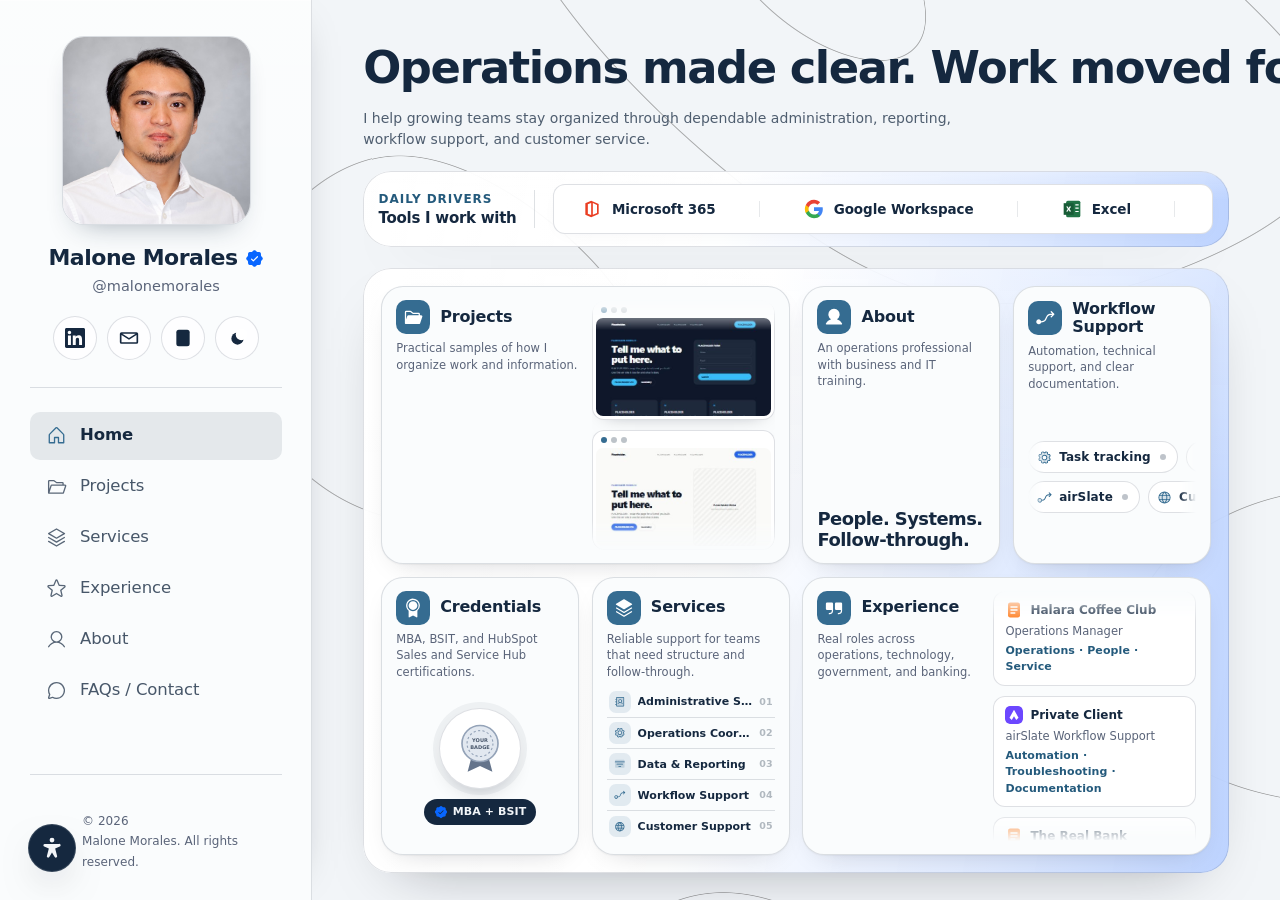
==== index.html @ 4697e20d "Keep portfolio visible when WebGL is unavailable" ====
<!doctype html>
<html lang="en">
  <head>
    <meta charset="UTF-8" />
    <meta name="viewport" content="width=device-width, initial-scale=1.0" />

    <title>Malone Morales | Operations & Virtual Support</title>
    <meta name="description" content="Portfolio of Malone Morales — operations, administration, reporting, workflow support, and customer service for growing teams." />
    <meta name="author" content="Malone de Leon Morales" />
    <meta name="robots" content="index, follow, max-image-preview:large" />
    <meta name="theme-color" content="#15283F" />
    <link rel="canonical" href="https://malonemorales0322-max.github.io/" />

    <link rel="icon" type="image/svg+xml" href="/favicon.svg" />

    <meta http-equiv="X-Content-Type-Options" content="nosniff" />
    <meta name="referrer" content="strict-origin-when-cross-origin" />

    <!-- The rail avatar is above the fold on every desktop route. Keep this in
         sync with profile.avatarSrc in src/data/profile.ts. -->
    <link rel="preload" as="image" href="/profile-photo.jpg" fetchpriority="high" media="(min-width: 1100px)" />

    <!-- Open Graph / social share. og:image must be an absolute URL once you deploy. -->
    <meta property="og:type" content="website" />
    <meta property="og:site_name" content="Malone Morales" />
    <meta property="og:title" content="Malone Morales | Operations & Virtual Support" />
    <meta property="og:description" content="Dependable operations, administrative, data, and workflow support backed by 10+ years of hands-on experience." />
    <meta property="og:url" content="https://malonemorales0322-max.github.io/" />
    <!-- <meta property="og:image" content="https://yoursite.com/share.png" /> -->
    <meta name="twitter:card" content="summary_large_image" />

    <!-- Theme before first paint: no flash of the wrong palette. Default is
         light; dark is the visitor's opt-in, persisted in localStorage. -->
    <script>
      (function () {
        try {
          document.documentElement.dataset.theme =
            localStorage.getItem('theme') === 'dark' ? 'dark' : 'light';
        } catch (e) {
          document.documentElement.dataset.theme = 'light';
        }
      })();
    </script>
    <script type="module" crossorigin src="/assets/index-CksnKhP0.js"></script>
    <link rel="stylesheet" crossorigin href="/assets/index-1n0V1Wnx.css">
  </head>
  <body>
    <div id="root"></div>
  </body>
</html>
---- assets/index-1n0V1Wnx.css ----
:root{--navy: #15283F;--navy-ink: #060C1A;--cream: #F2F5F8;--white: #FFFFFF;--orange: #356C91;--orange-hover: #4F83A3;--orange-ink: #245A7C;--muted: #5A6479;--divider: rgba(21, 40, 63, .12);--success: #2E9E6B;--error: #D9544F;--brands-chip-bg: #FAFCFD;--brands-chip-border: rgba(21, 40, 63, .1);--font-display: "Poppins", system-ui, -apple-system, sans-serif;--fs-display: clamp(64px, 9vw, 128px);--fs-h2: clamp(32px, 4vw, 56px);--fs-h3: clamp(22px, 2vw, 28px);--fs-body: 15px;--fs-eyebrow: 12px;--fs-nav: 15px;--lh-tight: .95;--lh-heading: 1.25;--lh-body: 1.65;--ls-display: -.03em;--ls-eyebrow: .18em;--container-x: clamp(24px, 6vw, 96px);--section-pad-y: clamp(110px, 13vh, 170px);--radius-card: 24px;--radius-pill: 999px;--radius-circle: 50%;--shadow-soft: 0 20px 60px -20px rgba(21, 40, 63, .25);--shadow-card: 0 40px 120px -30px rgba(6, 12, 26, .35);--shadow-btn: 0 8px 24px -8px rgba(21, 40, 63, .25);--ease-out: cubic-bezier(.22, 1, .36, 1);--ease-spring: cubic-bezier(.34, 1.56, .64, 1);--dur-fast: .18s;--dur-med: .32s;--dur-slow: .6s}@media(prefers-reduced-motion:reduce){*,*:before,*:after{animation-duration:.01ms!important;animation-iteration-count:1!important;transition-duration:.01ms!important}}:root{--rail-w: 0px;--panel-x: clamp(20px, 4vw, 64px);--paper: #FAFCFD;--line: rgba(21, 40, 63, .14);--line-strong:rgba(21, 40, 63, .28);--tint: rgba(21, 40, 63, .05);--tint-strong:rgba(21, 40, 63, .09);--glass: rgba(251, 251, 247, .72);--plate: #F2F5F8;--panel-dark: #060C1A;--verified: #0866FF;--plate-ink: #15283F}@media(min-width:1100px){:root{--rail-w: 312px}}[data-theme=dark]{--cream: #070B14;--paper: #0B1120;--white: #0E1626;--navy: #EDF0F6;--navy-ink: #04070F;--muted: rgba(237, 240, 246, .6);--divider: rgba(255, 255, 255, .1);--line: rgba(255, 255, 255, .09);--line-strong: rgba(255, 255, 255, .2);--tint: rgba(255, 255, 255, .05);--tint-strong: rgba(255, 255, 255, .09);--glass: rgba(14, 22, 38, .72);--orange-ink: #8FC2DD;--panel-dark: #0B1120;--brands-chip-bg: #F2F5F8;--brands-chip-border: rgba(255, 255, 255, .14);--shadow-soft: 0 20px 60px -20px rgba(0, 0, 0, .75);--shadow-card: 0 40px 120px -30px rgba(0, 0, 0, .85);--shadow-btn: 0 8px 24px -8px rgba(0, 0, 0, .7)}@font-face{font-family:Poppins;font-style:normal;font-display:swap;font-weight:400;src:url(/assets/poppins-latin-400-normal-cpxAROuN.woff2) format("woff2"),url(/assets/poppins-latin-400-normal-BOb3E3N0.woff) format("woff")}@font-face{font-family:Poppins;font-style:normal;font-display:swap;font-weight:500;src:url(/assets/poppins-latin-500-normal-C8OXljZJ.woff2) format("woff2"),url(/assets/poppins-latin-500-normal-DGXqpDMm.woff) format("woff")}@font-face{font-family:Poppins;font-style:normal;font-display:swap;font-weight:600;src:url(/assets/poppins-latin-600-normal-zEkxB9Mr.woff2) format("woff2"),url(/assets/poppins-latin-600-normal-BJdTmd5m.woff) format("woff")}@font-face{font-family:Poppins;font-style:normal;font-display:swap;font-weight:700;src:url(/assets/poppins-latin-700-normal-Qrb0O0WB.woff2) format("woff2"),url(/assets/poppins-latin-700-normal-BVuQR_eA.woff) format("woff")}*,*:before,*:after{box-sizing:border-box;margin:0;padding:0}html,body{height:100%}html{scroll-behavior:smooth;scroll-padding-top:96px}@media(prefers-reduced-motion:reduce){html{scroll-behavior:auto}}body{font-family:var(--font-display);font-size:var(--fs-body);line-height:var(--lh-body);background:var(--cream);color:var(--navy);-webkit-font-smoothing:antialiased;-moz-osx-font-smoothing:grayscale;text-rendering:optimizeLegibility;overflow-x:hidden;animation:page-fadein .45s cubic-bezier(.22,1,.36,1) both}@keyframes page-fadein{0%{opacity:0}to{opacity:1}}#root{isolation:isolate}img,svg{display:block;max-width:100%}a{color:inherit;text-decoration:none}button{font:inherit;color:inherit;background:none;border:none;cursor:pointer}:focus-visible{outline:2px solid var(--orange);outline-offset:3px;border-radius:4px}.skip-link{position:absolute;top:-100px;left:16px;padding:12px 20px;background:var(--navy);color:var(--white);border-radius:8px;z-index:100;transition:top var(--dur-fast) var(--ease-out)}.skip-link:focus-visible{top:16px}.sr-only{position:absolute;width:1px;height:1px;padding:0;margin:-1px;overflow:hidden;clip:rect(0,0,0,0);white-space:nowrap;border:0}.hero-canvas{position:fixed;inset:0;z-index:0;width:100%;height:100%;pointer-events:none;background:var(--cream)}main>*{position:relative;z-index:1}.dark-section,.dark-section-alt{background-color:var(--panel-dark)}.intro{position:fixed;inset:0;z-index:9999;pointer-events:none}.intro--leaving{animation:intro-fade-out 1s cubic-bezier(.45,0,.55,1) .32s forwards}@keyframes intro-fade-out{to{opacity:0}}.intro__stage{position:absolute;inset:0;background:radial-gradient(circle at 50% 55%,rgba(53,108,145,.08),transparent 55%),var(--navy-ink)}.intro__scene{position:absolute;left:50%;top:50%;width:min(78vmin,560px);aspect-ratio:1;transform:translate(-50%,-50%)}.intro__ripple{position:absolute;inset:0;width:100%;height:100%;overflow:visible}.intro__drop{fill:var(--orange);transform-box:view-box;transform-origin:300px 330px;opacity:0;animation:intro-drop .58s forwards}@keyframes intro-drop{0%{opacity:1;transform:scale(1) translateY(0);animation-timing-function:cubic-bezier(.55,0,1,.45)}78%{opacity:1;transform:scale(1) translateY(226px);animation-timing-function:cubic-bezier(.2,.9,.3,1.3)}88%{opacity:1;transform:scale(1.45,.4) translateY(226px)}to{opacity:0;transform:scale(1.7,.28) translateY(226px)}}.intro__flash{fill:var(--white);transform-box:fill-box;transform-origin:center;opacity:0;transform:scale(.2);animation:intro-flash .14s ease-out .45s forwards}@keyframes intro-flash{0%{opacity:0;transform:scale(.2)}35%{opacity:1;transform:scale(1.6)}to{opacity:0;transform:scale(.3)}}.intro__ring{stroke:var(--cream);stroke-width:1.5;fill:none;opacity:0;transform-box:fill-box;transform-origin:center;animation:intro-ring .7s cubic-bezier(.22,1,.36,1) forwards}.intro__ring--1{--ring-o: .95;transform:scale(.85) rotate(1.2deg);animation-delay:.5s}.intro__ring--2{--ring-o: .9;transform:scale(.85) rotate(-1.5deg);animation-delay:.59s}.intro__ring--3{--ring-o: .85;transform:scale(.85) rotate(1.2deg);animation-delay:685ms}.intro__ring--4{--ring-o: .72;transform:scale(.85) rotate(-1.5deg);animation-delay:.79s}.intro__ring--5{--ring-o: .6;transform:scale(.85) rotate(1.2deg);animation-delay:.91s}.intro__ring--6{--ring-o: .45;transform:scale(.85) rotate(-1.5deg);animation-delay:1.04s}@keyframes intro-ring{to{opacity:var(--ring-o);stroke-dashoffset:0;transform:scale(1) rotate(0)}}.intro__ring-accent{stroke:var(--orange);stroke-width:2;fill:none;opacity:0;animation:intro-ring-accent 1.05s forwards 1.15s}@keyframes intro-ring-accent{0%{opacity:0;stroke-dashoffset:698;animation-timing-function:cubic-bezier(.22,1,.36,1)}10%{opacity:.9}57%{opacity:.9;stroke-dashoffset:0}to{opacity:.35;stroke-dashoffset:0}}.intro__lockup{position:absolute;left:50%;top:34%;transform:translate(-50%);display:flex;flex-direction:column;align-items:center;gap:10px;z-index:2}.intro__mark{width:56px;height:56px;border-radius:var(--radius-circle);object-fit:contain;background:var(--white);padding:8px;box-shadow:0 12px 32px -14px #060c1a80;opacity:0;animation:intro-mark .45s cubic-bezier(.34,1.56,.64,1) 1.3s forwards}@keyframes intro-mark{0%{opacity:0;transform:translateY(8px) scale(.6)}to{opacity:1;transform:translateY(0) scale(1)}}.intro__word{font-family:var(--font-display);font-size:clamp(22px,4vw,30px);font-weight:600;line-height:1;color:var(--cream);opacity:0;letter-spacing:.12em;animation:intro-word .43s cubic-bezier(.22,1,.36,1) 1.42s forwards}@keyframes intro-word{0%{opacity:0;transform:translateY(12px);letter-spacing:.12em}to{opacity:1;transform:translateY(0);letter-spacing:.04em}}.intro__tag{font-family:var(--font-display);font-size:13px;font-weight:400;letter-spacing:.02em;text-align:center;color:var(--cream);opacity:0;animation:intro-tag .4s var(--ease-out) 1.55s forwards}@keyframes intro-tag{0%{opacity:0;transform:translateY(6px)}to{opacity:.6;transform:translateY(0)}}.intro__flood{position:absolute;left:50%;top:calc(50% + min(3.9vmin,28px));width:220vmax;height:220vmax;margin:-110vmax 0 0 -110vmax;border-radius:50%;background:var(--orange-ink);transform:scale(0);z-index:3;will-change:transform}.intro--leaving .intro__flood{animation:intro-flood .28s cubic-bezier(.7,0,.84,0) forwards}@keyframes intro-flood{to{transform:scale(1)}}.intro--reduced{animation:none;transition:opacity .4s var(--ease-out)}.intro--reduced.intro--leaving{opacity:0}.intro--reduced .intro__drop,.intro--reduced .intro__flash,.intro--reduced .intro__flood{display:none}.intro--reduced .intro__ring{animation:intro-fade-static .2s var(--ease-out) forwards;stroke-dashoffset:0;transform:none}.intro--reduced .intro__ring-accent{animation:intro-fade-static .2s var(--ease-out) forwards;stroke-dashoffset:0;--ring-o: .35}.intro--reduced .intro__mark,.intro--reduced .intro__word,.intro--reduced .intro__tag{animation:intro-fade-static .2s var(--ease-out) forwards;transform:none;letter-spacing:.04em}.intro--reduced .intro__mark,.intro--reduced .intro__word{--ring-o: 1}.intro--reduced .intro__tag{--ring-o: .6}@keyframes intro-fade-static{to{opacity:var(--ring-o, 1)}}@media(prefers-reduced-motion:reduce){.intro{animation:none!important;transition:opacity .4s var(--ease-out)}.intro--leaving{opacity:0;transform:none}.intro__drop,.intro__flash,.intro__flood{display:none!important}.intro__ring,.intro__ring-accent{animation:intro-fade-static .2s var(--ease-out) forwards!important;stroke-dashoffset:0;transform:none}.intro__ring-accent{--ring-o: .35}.intro__mark,.intro__word,.intro__tag{animation:intro-fade-static .2s var(--ease-out) forwards!important;transform:none;letter-spacing:.04em}.intro__mark,.intro__word{--ring-o: 1}.intro__tag{--ring-o: .6}}[data-reveal]{opacity:0;transform:translateY(40px);transition:opacity .75s cubic-bezier(.22,1,.36,1),transform .75s cubic-bezier(.22,1,.36,1)}[data-reveal].is-revealed{opacity:1;transform:none}::view-transition-old(root),::view-transition-new(root){animation:none;mix-blend-mode:normal}html[data-theme-sweep]::view-transition-new(root){animation:theme-sweep 1.2s cubic-bezier(.55,0,.15,1) both}@keyframes theme-sweep{0%{clip-path:circle(0px at var(--sweep-x, 50%) var(--sweep-y, 50%))}to{clip-path:circle(var(--sweep-r, 150vmax) at var(--sweep-x, 50%) var(--sweep-y, 50%))}}.slab__2{opacity:.32}.slab__1{opacity:1}.tg{display:block;overflow:hidden;transform:rotate(0);transition:transform .6s var(--ease-spring)}.tg__cut,.tg__disc,.tg__rays{transform-box:fill-box;transform-origin:center;transition:transform .6s var(--ease-spring),opacity .3s var(--ease-out)}.tg__cut{fill:var(--tg-bg, var(--white))}.rail__theme,.theme-btn{--tg-bg: var(--white)}[data-theme=dark] .theme-btn{--tg-bg: var(--paper)}.tg__cut{transform:translate(4.5px,-4.5px)}.tg__rays{opacity:0;transform:rotate(-60deg) scale(.55)}.tg[data-theme=dark]{transform:rotate(90deg)}.tg[data-theme=dark] .tg__cut{transform:translate(16px,-16px)}.tg[data-theme=dark] .tg__disc{transform:scale(.66)}.tg[data-theme=dark] .tg__rays{opacity:1;transform:none}@media(prefers-reduced-motion:reduce){.tg,.tg__cut,.tg__disc,.tg__rays{transition:none}}.nav{position:fixed;top:32px;transition:top .32s var(--ease-out);left:50%;transform:translate(-50%);width:clamp(720px,calc(100vw - (2*clamp(32px,10vw,160px))),1600px);display:flex;align-items:center;justify-content:space-between;padding:0;background:transparent;border:1px solid transparent;border-radius:var(--radius-pill);box-shadow:none;backdrop-filter:blur(0);-webkit-backdrop-filter:blur(0);z-index:10;transition:top var(--dur-med) var(--ease-out),width var(--dur-slow) var(--ease-out),padding var(--dur-slow) var(--ease-out),background-color var(--dur-slow) var(--ease-out),box-shadow var(--dur-slow) var(--ease-out),border-color var(--dur-slow) var(--ease-out),backdrop-filter var(--dur-slow) var(--ease-out)}.nav.is-scrolled{top:16px;width:min(580px,calc(100vw - 48px));padding:10px 36px 10px 10px;background:var(--navy);box-shadow:var(--shadow-card);border-color:#ffffff14;backdrop-filter:blur(12px);-webkit-backdrop-filter:blur(12px)}.nav.is-scrolled .nav__logo:after{content:"";position:absolute;right:-20px;top:50%;transform:translateY(-50%);width:1px;height:24px;background:#ffffff24}.nav.is-scrolled .nav__logo{width:48px;height:48px;padding:7px}.nav.is-scrolled .nav__link{color:var(--white)}.nav.is-scrolled .nav__links{gap:36px}.nav__logo{position:relative;width:64px;height:64px;border-radius:var(--radius-circle);background:var(--white);box-shadow:var(--shadow-soft);display:grid;place-items:center;padding:10px;transition:transform var(--dur-fast) var(--ease-out),width var(--dur-med) var(--ease-out),height var(--dur-med) var(--ease-out),padding var(--dur-med) var(--ease-out)}.nav__logo:hover{transform:scale(1.04)}.nav__logo img{width:100%;height:100%;object-fit:contain}.nav__links{display:flex;gap:48px;list-style:none}.nav__link{position:relative;font-size:var(--fs-nav);font-weight:500;color:var(--navy);padding:8px 2px;transition:color var(--dur-fast) var(--ease-out)}.nav__link:hover{color:var(--orange)}.nav__link[aria-current=page]:after{content:"";position:absolute;left:50%;bottom:-6px;transform:translate(-50%);width:6px;height:6px;border-radius:50%;background:var(--orange)}.nav.is-on-dark .nav__link{color:var(--white)}.nav.is-on-dark .nav__link:hover{color:var(--orange)}.nav__toggle,.nav__menu{display:none}.hero{min-height:100dvh;padding:160px clamp(32px,10vw,160px) 0;display:grid;grid-template-columns:.9fr 1.1fr;gap:24px;align-items:end}.hero__copy{display:flex;flex-direction:column;gap:32px;max-width:56ch;padding-bottom:48px}.hero__display{font-family:var(--font-display);font-weight:700;font-size:var(--fs-display);line-height:var(--lh-tight);letter-spacing:var(--ls-display);color:var(--navy)}.hero__accent-bar{width:80px;height:4px;background:var(--orange);border-radius:2px;margin-top:8px}.hero__intro{max-width:56ch}.hero__eyebrow{display:block;font-size:var(--fs-eyebrow);font-weight:500;letter-spacing:var(--ls-eyebrow);text-transform:uppercase;color:var(--orange-ink);margin-bottom:16px}.hero__headline{font-size:var(--fs-h3);font-weight:600;line-height:var(--lh-heading);color:var(--navy);margin-bottom:20px}.hero__body{font-size:var(--fs-body);color:var(--muted);line-height:var(--lh-body)}.hero__actions{display:flex;align-items:center;gap:32px;flex-wrap:wrap}.hero__cta{display:inline-flex;align-items:center;gap:10px;color:var(--orange);font-weight:500;font-size:var(--fs-body);padding:4px 0;transition:gap var(--dur-fast) var(--ease-out),color var(--dur-fast) var(--ease-out)}.hero__cta:hover{gap:16px;color:var(--orange-hover)}.hero__cta svg{transition:transform var(--dur-fast) var(--ease-out)}.hero__photo{position:relative;display:block;justify-self:center;align-self:end;width:min(820px,100%);max-height:96vh}.hero__photo-img{display:block;width:100%;height:auto;max-height:86vh;object-fit:contain;pointer-events:none;filter:drop-shadow(0 40px 60px rgba(21,40,63,.22))}.hero__badge{position:absolute;top:96px;left:48px;width:160px;height:auto;z-index:2;pointer-events:none;transform:rotate(-8deg);transform-origin:center center;filter:drop-shadow(0 24px 40px rgba(21,40,63,.38)) drop-shadow(0 6px 14px rgba(21,40,63,.22)) drop-shadow(0 0 28px rgba(88,196,255,.55)) drop-shadow(0 0 10px rgba(255,255,255,.4));animation:hero-badge-float 7s ease-in-out infinite;will-change:transform,filter}@keyframes hero-badge-float{0%,to{transform:rotate(-8deg) translateY(0) scale(1);filter:drop-shadow(0 22px 36px rgba(21,40,63,.38)) drop-shadow(0 6px 14px rgba(21,40,63,.22)) drop-shadow(0 0 24px rgba(88,196,255,.5)) drop-shadow(0 0 8px rgba(255,255,255,.35))}50%{transform:rotate(-6.5deg) translateY(-10px) scale(1.015);filter:drop-shadow(0 34px 56px rgba(21,40,63,.34)) drop-shadow(0 10px 22px rgba(21,40,63,.2)) drop-shadow(0 0 38px rgba(88,196,255,.75)) drop-shadow(0 0 14px rgba(255,255,255,.5))}}@media(prefers-reduced-motion:reduce){.hero__badge{animation:none}}.social-icons{display:flex;gap:16px;list-style:none}.social-icons__link{display:grid;place-items:center;width:44px;height:44px;border-radius:var(--radius-circle);background:var(--white);color:var(--navy);box-shadow:var(--shadow-btn);transition:transform var(--dur-fast) var(--ease-out),background var(--dur-fast) var(--ease-out),color var(--dur-fast) var(--ease-out)}.social-icons__link:hover{transform:translateY(-3px);background:var(--navy);color:var(--white)}.social-icons__icon{display:block;width:20px;height:20px;background:currentColor;-webkit-mask:var(--icon-url) center / contain no-repeat;mask:var(--icon-url) center / contain no-repeat}.tools-marquee{position:relative;margin:0 clamp(24px,6vw,96px);padding:0;overflow:hidden;background:var(--white);border-radius:18px;border:1px solid rgba(21,40,63,.06);box-shadow:0 30px 70px -40px #15283f38,0 4px 20px -10px #15283f14}.tools-marquee__track{display:flex;align-items:center;gap:72px;width:max-content;padding:28px 40px;animation:marquee 80s linear infinite;will-change:transform}.tools-marquee:hover .tools-marquee__track{animation-play-state:paused}.tools-marquee__item{display:inline-flex;align-items:center;gap:14px;flex-shrink:0;position:relative;padding-right:72px;color:var(--navy);font-size:16px;font-weight:600;letter-spacing:-.005em;white-space:nowrap}.tools-marquee__item:after{content:"";position:absolute;right:0;top:50%;transform:translateY(-50%);width:1px;height:22px;background:#15283f1a}.tools-marquee__item:last-child:after{display:none}.tools-marquee__icon{display:inline-block;width:24px;height:24px;flex-shrink:0;background:var(--brand-color, var(--navy));-webkit-mask:var(--icon-url) center / contain no-repeat;mask:var(--icon-url) center / contain no-repeat}.tools-marquee__img{display:inline-block;width:24px;height:24px;flex-shrink:0;object-fit:contain}.tools-marquee__label{color:var(--navy)}@keyframes marquee{0%{transform:translate(0)}to{transform:translate(-50%)}}@media(prefers-reduced-motion:reduce){.tools-marquee__track{animation:none}}.about{padding:clamp(64px,9vh,120px) clamp(32px,10vw,160px) clamp(100px,14vh,180px);display:flex;flex-direction:column;gap:clamp(64px,9vh,120px);color:var(--white)}.about__top{display:grid;grid-template-columns:minmax(0,.9fr) minmax(0,1.1fr);gap:clamp(48px,6vw,120px);align-items:stretch}.about__portrait{position:relative;width:min(560px,100%);aspect-ratio:5 / 6;justify-self:start;isolation:isolate}.about__portrait:before{content:"";position:absolute;inset:-12% -8% -4%;background:radial-gradient(ellipse at 40% 60%,rgba(53,108,145,.28),transparent 62%);filter:blur(56px);z-index:-1;pointer-events:none}.about__portrait-img{display:block;width:100%;height:100%;object-fit:cover;object-position:top center;filter:drop-shadow(0 40px 60px rgba(6,12,26,.55))}.about__intro{max-width:48ch;padding-bottom:0}.about__eyebrow{display:block;font-size:var(--fs-eyebrow);font-weight:500;letter-spacing:var(--ls-eyebrow);text-transform:uppercase;color:var(--orange);margin-bottom:20px}.about__headline{font-family:var(--font-display);font-size:clamp(48px,6vw,88px);font-weight:700;line-height:1.02;color:var(--white);margin:0 0 32px;letter-spacing:-.025em}.about__body{font-size:20px;color:#ffffffd1;line-height:1.7;margin:0;max-width:58ch;font-weight:400}.about__intro{max-width:60ch;display:flex;flex-direction:column}.about__eyebrow{margin-top:auto}.about__pillars{display:grid;grid-template-columns:repeat(2,minmax(0,1fr));gap:clamp(16px,2.2vw,28px);list-style:none;padding:0;margin:0}.about__pillar{position:relative;display:flex;flex-direction:column;padding:clamp(22px,2.4vw,30px);background:color-mix(in srgb,var(--white) 5%,transparent);border:1px solid color-mix(in srgb,var(--white) 10%,transparent);border-radius:var(--radius-card);opacity:0;transform:translateY(16px);transition:opacity .62s var(--ease-out),transform .56s var(--ease-spring),border-color var(--dur-med) var(--ease-out)}.about.is-revealed .about__pillar{opacity:1;transform:none}.about.is-revealed .about__pillar:nth-child(1){transition-delay:80ms}.about.is-revealed .about__pillar:nth-child(2){transition-delay:.15s}.about.is-revealed .about__pillar:nth-child(3){transition-delay:.22s}.about.is-revealed .about__pillar:nth-child(4){transition-delay:.29s}@media(hover:hover)and (pointer:fine){.about__pillar:hover{transform:translateY(-4px);border-color:color-mix(in srgb,var(--white) 18%,transparent)}.about__pillar:hover .about__pillar-num{color:var(--orange)}.about__pillar:hover .about__pillar-icon{background:color-mix(in srgb,var(--orange) 12%,transparent)}}.about__pillar-head{display:flex;align-items:center;justify-content:space-between;gap:12px;margin-bottom:16px}.about__pillar-icon{display:flex;align-items:center;justify-content:center;width:46px;height:46px;border-radius:12px;background:color-mix(in srgb,var(--white) 6%,transparent);transition:background var(--dur-med) var(--ease-out)}.about__pillar-stack{display:flex;align-items:center;gap:13px}.about__pillar-ai{width:23px;height:23px;flex-shrink:0;background:color-mix(in srgb,var(--cream) 82%,transparent);-webkit-mask:var(--ai-mask) center / contain no-repeat;mask:var(--ai-mask) center / contain no-repeat;transition:background var(--dur-med) var(--ease-out)}.about__pillar--harness:hover .about__pillar-ai{background:var(--cream)}.about__pillar-num{font-size:13px;font-weight:500;letter-spacing:.06em;color:var(--muted);font-variant-numeric:tabular-nums;transition:color var(--dur-med) var(--ease-out)}.about__pillar-title{font-family:var(--font-display);font-size:var(--fs-h3);font-weight:600;line-height:1.2;letter-spacing:-.01em;color:var(--white);margin:0}.about__pillar-body{font-size:15px;line-height:1.6;color:color-mix(in srgb,var(--cream) 70%,transparent);margin:12px 0 0}.about__pillar-foot{margin-top:auto;padding-top:16px;border-top:1px solid color-mix(in srgb,var(--white) 8%,transparent)}.about__pillar-chip{display:inline-block;padding:6px 13px;font-size:12px;font-weight:600;letter-spacing:.04em;text-transform:uppercase;white-space:nowrap;color:color-mix(in srgb,var(--cream) 80%,transparent);background:color-mix(in srgb,var(--white) 7%,transparent);border:1px solid color-mix(in srgb,var(--white) 12%,transparent);border-radius:var(--radius-pill)}@media(max-width:900px){.about__pillars{grid-template-columns:minmax(0,1fr)}}.funnels{padding:var(--section-pad-y) clamp(32px,10vw,160px);display:flex;flex-direction:column;gap:clamp(40px,5vh,64px);color:var(--white)}.funnels__header{max-width:64ch;display:flex;flex-direction:column;gap:20px}.funnels__eyebrow{display:block;font-size:var(--fs-eyebrow);font-weight:500;letter-spacing:var(--ls-eyebrow);text-transform:uppercase;color:var(--orange-ink)}.funnels__headline{font-family:var(--font-display);font-size:clamp(40px,5vw,72px);font-weight:700;line-height:1.04;color:var(--white);margin:0;letter-spacing:-.025em}.funnels__subhead{font-size:17px;color:#ffffffb8;line-height:1.6;margin:0;max-width:56ch}.funnels__tabs{display:inline-flex;align-self:flex-start;gap:6px;padding:6px;background:#060c1a99;border:1px solid rgba(255,255,255,.1);border-radius:var(--radius-pill);backdrop-filter:blur(10px);-webkit-backdrop-filter:blur(10px)}.funnels__tab{display:inline-flex;align-items:center;gap:10px;padding:12px 22px;border:none;background:transparent;color:#ffffffad;font-size:14.5px;font-weight:500;font-family:inherit;border-radius:var(--radius-pill);cursor:pointer;transition:background var(--dur-med) var(--ease-out),color var(--dur-med) var(--ease-out),transform var(--dur-fast) var(--ease-out)}.funnels__tab:hover:not(.is-active){color:var(--white);background:#ffffff0f}.funnels__tab.is-active{background:var(--orange);color:var(--white);box-shadow:0 8px 24px -12px #356c91b3}.funnels__tab-count{display:inline-grid;place-items:center;min-width:22px;height:22px;padding:0 7px;font-size:12px;font-weight:600;color:#ffffffe0;background:#ffffff24;border-radius:var(--radius-pill)}.funnels__tab.is-active .funnels__tab-count{background:#ffffff38;color:var(--white)}.funnels__panel{display:grid;grid-template-columns:minmax(0,640px) minmax(0,1fr);gap:clamp(32px,4vw,64px);align-items:stretch}.funnels__preview{position:relative;display:block;width:100%;padding:0;border:1px solid rgba(255,255,255,.14);border-radius:var(--radius-card);background:#060c1a8c;box-shadow:0 40px 90px -30px #000000bf,inset 0 1px #ffffff1a,inset 0 -1px #060c1a66;cursor:pointer;overflow:hidden;font:inherit;color:inherit;transition:transform var(--dur-med) var(--ease-out),box-shadow var(--dur-med) var(--ease-out),border-color var(--dur-fast) var(--ease-out)}.funnels__preview:hover{transform:translateY(-4px);border-color:#356c9173;box-shadow:0 54px 110px -32px #000000d9,0 0 0 1px #356c9138,inset 0 1px #ffffff29,inset 0 -1px #060c1a80}.funnels__preview-frame{position:relative;width:100%;padding-top:62.5%;overflow:hidden;background:var(--white);pointer-events:none}.funnels__iframe{position:absolute;top:0;left:0;width:100%;height:100%;border:0;object-fit:cover;object-position:top center;pointer-events:none;background:var(--white);display:block}.funnels__preview-overlay{position:absolute;inset:0;display:flex;align-items:flex-end;justify-content:flex-end;padding:20px;opacity:0;pointer-events:none;background:linear-gradient(180deg,transparent 55%,rgba(6,12,26,.45) 100%);transition:opacity var(--dur-med) var(--ease-out)}.funnels__preview:hover .funnels__preview-overlay,.funnels__preview:focus-visible .funnels__preview-overlay{opacity:1}.funnels__preview-overlay-pill{display:inline-flex;align-items:center;gap:8px;padding:10px 16px;background:var(--white);color:var(--navy);border-radius:var(--radius-pill);font-size:13px;font-weight:600;box-shadow:var(--shadow-btn)}.funnels__details{display:flex;flex-direction:column;justify-content:center;gap:24px;padding:8px 0}.funnels__tag{display:inline-flex;align-items:center;align-self:flex-start;padding:8px 16px;font-size:12px;font-weight:600;letter-spacing:.04em;text-transform:uppercase;color:var(--tag-color, var(--orange));background:color-mix(in srgb,var(--tag-color, var(--orange)) 14%,transparent);border:1px solid color-mix(in srgb,var(--tag-color, var(--orange)) 45%,transparent);border-radius:var(--radius-pill)}.funnels__detail-title{font-family:var(--font-display);font-size:clamp(28px,3vw,40px);font-weight:700;line-height:1.1;color:var(--white);margin:0;letter-spacing:-.02em}.funnels__detail-body{font-size:16px;line-height:1.65;color:#ffffffb8;margin:0;max-width:52ch}.funnels__cta{display:inline-flex;align-items:center;align-self:flex-start;gap:10px;padding:14px 24px;margin-top:8px;background:var(--navy-ink);color:var(--white);border:none;border-radius:var(--radius-pill);font-family:var(--font-display);font-size:14.5px;font-weight:600;letter-spacing:-.005em;cursor:pointer;box-shadow:inset 0 1px #ffffff14,0 1px #15283f0a,0 12px 28px -16px #15283f80;transition:background .24s var(--ease-out),transform .24s cubic-bezier(.34,1.56,.64,1),box-shadow .24s var(--ease-out),gap .24s var(--ease-out)}.funnels__cta svg{color:var(--orange);transition:transform .24s var(--ease-out)}.funnels__cta:hover{background:var(--navy);transform:translateY(-2px);gap:14px;box-shadow:inset 0 1px #ffffff1f,0 1px #15283f0a,0 18px 36px -16px #15283f8c,0 0 0 1px #356c9140}.funnels__cta:hover svg{transform:translate(2px,-2px)}.funnels__cta:active{transform:translateY(0)}.funnels__cta:focus-visible{outline:2px solid var(--orange);outline-offset:3px}.funnels__flow{display:flex;flex-direction:column;align-items:flex-start;gap:10px;margin-top:28px}.funnels__flow-label{font-size:10px;font-weight:600;letter-spacing:.22em;text-transform:uppercase;color:#ffffff80}.funnels__flow-stages{display:flex;align-items:center;gap:2px;list-style:none;padding:0;margin:0;flex-wrap:wrap;row-gap:8px}.funnels__flow-stage{display:inline-flex;align-items:center;gap:4px}.funnels__flow-pill{display:inline-flex;align-items:center;padding:5px 10px;border-radius:var(--radius-pill);background:color-mix(in srgb,var(--tag-color, var(--orange)) 10%,transparent);border:1px solid color-mix(in srgb,var(--tag-color, var(--orange)) 35%,transparent);color:color-mix(in srgb,var(--tag-color, var(--orange)) 90%,var(--white));font-size:9.5px;font-weight:700;letter-spacing:.12em;text-transform:uppercase;line-height:1;transition:background var(--dur-fast) var(--ease-out),border-color var(--dur-fast) var(--ease-out),box-shadow var(--dur-fast) var(--ease-out),transform var(--dur-fast) var(--ease-out)}.funnels__flow-stage.is-active .funnels__flow-pill{background:color-mix(in srgb,var(--tag-color, var(--orange)) 22%,transparent);border-color:var(--tag-color, var(--orange));color:var(--white);box-shadow:0 0 0 1px var(--tag-color, var(--orange)),0 0 16px -4px color-mix(in srgb,var(--tag-color, var(--orange)) 70%,transparent)}.funnels__flow-arrow{display:inline-flex;align-items:center;color:#ffffff38;width:12px;height:12px}.funnels__flow-arrow svg{width:100%;height:100%;display:block}.funnels__thumbs-header{display:flex;align-items:baseline;gap:10px;margin-top:22px}.funnels__thumbs-label{font-size:11px;font-weight:600;letter-spacing:.22em;text-transform:uppercase;color:#ffffff80}.funnels__thumbs-count{font-size:13px;font-weight:400;color:#ffffff73}.funnels__thumbs{display:flex;flex-wrap:wrap;gap:18px;padding:0;margin:0;list-style:none}.funnels__thumb-item{flex:0 0 auto}.funnels__thumb{display:flex;flex-direction:column;gap:10px;width:200px;padding:0;background:transparent;border:none;color:inherit;font:inherit;cursor:pointer;text-align:left}.funnels__thumb-img-wrap{position:relative;display:block;width:100%;aspect-ratio:16 / 9;overflow:hidden;border-radius:14px;border:2px solid rgba(255,255,255,.1);background:var(--navy-ink);box-shadow:0 16px 40px -24px #000000b3;transition:transform var(--dur-med) var(--ease-out),border-color var(--dur-med) var(--ease-out),box-shadow var(--dur-med) var(--ease-out)}.funnels__thumb:hover .funnels__thumb-img-wrap{transform:translateY(-3px);border-color:#ffffff4d}.funnels__thumb.is-active .funnels__thumb-img-wrap{border-color:var(--tag-color, var(--orange));box-shadow:0 20px 44px -20px #000c,0 0 0 1px var(--tag-color, var(--orange)),0 0 24px -4px color-mix(in srgb,var(--tag-color, var(--orange)) 60%,transparent)}.funnels__thumb-img{display:block;width:100%;height:100%;object-fit:cover;object-position:top center}.funnels__thumb-label{font-size:13.5px;font-weight:500;color:#ffffffb3;padding:0 2px;transition:color var(--dur-fast) var(--ease-out)}.funnels__thumb:hover .funnels__thumb-label{color:var(--white)}.funnels__thumb.is-active .funnels__thumb-label{color:var(--white);font-weight:600}.funnels__modal{position:fixed;inset:0;z-index:9000;display:flex;align-items:stretch;justify-content:stretch;padding:0;background:#060c1aeb;animation:funnels-modal-fade .22s var(--ease-out)}@keyframes funnels-modal-fade{0%{opacity:0}to{opacity:1}}.funnels__modal-shell{position:relative;width:100%;height:100%;max-width:none;display:flex;flex-direction:column;background:var(--white);border-radius:0;overflow:hidden;box-shadow:none;animation:funnels-modal-pop .28s var(--ease-out)}@keyframes funnels-modal-pop{0%{transform:translateY(12px) scale(.985);opacity:0}to{transform:translateY(0) scale(1);opacity:1}}.funnels__modal-bar{display:flex;align-items:center;gap:16px;padding:12px 16px;background:linear-gradient(180deg,#f4f4ed,#e8e8df);border-bottom:1px solid rgba(21,40,63,.12);flex-shrink:0}.funnels__modal-lights{display:flex;gap:8px;flex-shrink:0}.funnels__modal-light{width:12px;height:12px;border-radius:50%;box-shadow:inset 0 0 0 1px #00000014}.funnels__modal-light--red{background:#ff5f57}.funnels__modal-light--amber{background:#febc2e}.funnels__modal-light--green{background:#28c840}.funnels__modal-url{flex:1;min-width:0;display:flex;align-items:center;gap:4px;padding:7px 16px;background:var(--white);border:1px solid rgba(21,40,63,.12);border-radius:var(--radius-pill);font-family:var(--font-display);font-size:13px;color:var(--navy);overflow:hidden;text-overflow:ellipsis;white-space:nowrap}.funnels__modal-url-scheme{color:var(--muted)}.funnels__modal-url-path{color:var(--navy);font-weight:500}.funnels__modal-actions{display:flex;align-items:center;gap:6px;flex-shrink:0}.funnels__modal-external,.funnels__modal-close{display:inline-flex;align-items:center;justify-content:center;width:32px;height:32px;border-radius:8px;background:transparent;color:var(--muted);border:1px solid transparent;cursor:pointer;transition:background var(--dur-fast) var(--ease-out),color var(--dur-fast) var(--ease-out),border-color var(--dur-fast) var(--ease-out)}.funnels__modal-external:hover,.funnels__modal-close:hover{background:#15283f14;color:var(--navy);border-color:#15283f1f}.funnels__modal-iframe{flex:1;width:100%;height:100%;border:0;background:var(--white);display:block}@media(max-width:720px){.funnels__modal-url{font-size:11px;padding:6px 10px}.funnels__modal-url-scheme{display:none}}.contact-strip{min-height:100dvh;padding:clamp(140px,16vh,220px) var(--container-x);display:flex;flex-direction:column;align-items:center;justify-content:center;text-align:center;color:var(--white)}.contact-strip__headline{font-size:var(--fs-h2);font-weight:600;line-height:var(--lh-heading);color:var(--white);max-width:18ch}.contact-strip__eyebrow{display:block;font-size:var(--fs-eyebrow);font-weight:500;letter-spacing:var(--ls-eyebrow);text-transform:uppercase;color:var(--orange);margin-bottom:24px}.contact-strip__cta{display:inline-flex;align-items:center;gap:16px;margin-top:48px;padding-bottom:6px;font-family:var(--font-display);font-size:clamp(24px,2.6vw,36px);font-weight:600;letter-spacing:-.01em;color:var(--white);border-bottom:2px solid var(--orange);text-decoration:none;transition:color .24s var(--ease-out)}.contact-strip__cta svg{color:var(--orange);flex-shrink:0;transition:transform .24s var(--ease-out)}.contact-strip__cta:hover{color:var(--orange)}.contact-strip__cta:hover svg{transform:translate(2px,-2px)}.contact-strip__cta:focus-visible{outline:2px solid var(--orange);outline-offset:4px}.contact-strip__quote{margin-top:40px;font-size:20px;font-weight:400;line-height:1.55;color:#ffffffb8;max-width:38ch}.pain{padding:clamp(120px,14vh,180px) clamp(32px,10vw,160px) clamp(100px,14vh,180px);display:flex;flex-direction:column;gap:clamp(48px,6vh,80px);color:var(--white)}.pain__header{max-width:64ch;display:flex;flex-direction:column;gap:20px}.pain__eyebrow{display:block;font-size:var(--fs-eyebrow);font-weight:500;letter-spacing:var(--ls-eyebrow);text-transform:uppercase;color:var(--orange)}.pain__headline{font-family:var(--font-display);font-size:clamp(40px,5vw,72px);font-weight:700;line-height:1.04;color:var(--white);margin:0;letter-spacing:-.025em}.pain__subhead{font-size:17px;color:#ffffffa6;line-height:1.6;margin:0;max-width:56ch}.pain__cards{display:grid;grid-template-columns:repeat(3,1fr);grid-template-rows:auto auto 1fr;column-gap:24px;row-gap:0;list-style:none;padding:0;margin:0}.pain__card{grid-row:1 / -1;display:grid;grid-template-rows:subgrid;align-items:start;border-radius:var(--radius-card);overflow:hidden;border:1px solid rgba(255,255,255,.1);background:#060c1a80;box-shadow:0 30px 60px -24px #000000a6,inset 0 1px #ffffff14,inset 0 -1px #060c1a66;backdrop-filter:blur(8px);-webkit-backdrop-filter:blur(8px);transition:transform var(--dur-med) var(--ease-out),border-color var(--dur-fast) var(--ease-out),box-shadow var(--dur-med) var(--ease-out)}.pain__card:hover{transform:translateY(-5px);border-color:#356c9159;box-shadow:0 44px 90px -28px #000000d9,0 0 0 1px #356c912e,inset 0 1px #ffffff24,inset 0 -1px #060c1a80}.pain__card-img-wrap{position:relative;width:100%;aspect-ratio:16 / 9;overflow:hidden;flex-shrink:0}.pain__card-img{display:block;width:100%;height:100%;object-fit:cover;object-position:center;pointer-events:none}.pain__card-img-overlay{position:absolute;inset:0;background:linear-gradient(to bottom,transparent 40%,rgba(6,12,26,.88) 100%);pointer-events:none}.pain__card-headline{font-family:var(--font-display);font-size:clamp(18px,1.6vw,22px);font-weight:700;line-height:1.2;color:var(--white);margin:0;letter-spacing:-.01em;padding:28px 28px 0}.pain__card-text{font-size:14.5px;line-height:1.68;color:#ffffff9e;margin:0;padding:14px 28px 36px}.services{padding:clamp(100px,12vh,160px) clamp(32px,10vw,160px) clamp(100px,14vh,180px);display:flex;flex-direction:column;gap:clamp(48px,6vh,72px);color:var(--white)}.services__header{display:flex;flex-direction:column;gap:16px;text-align:center;align-items:center}.services__eyebrow{display:block;font-size:var(--fs-eyebrow);font-weight:500;letter-spacing:var(--ls-eyebrow);text-transform:uppercase;color:var(--orange-ink)}.services__headline{font-family:var(--font-display);font-size:clamp(36px,4.5vw,64px);font-weight:700;line-height:1.06;color:var(--white);margin:0;letter-spacing:-.025em}.services__subhead{font-size:17px;color:#fff9;line-height:1.5;margin:0}.services__grid{display:grid;grid-template-columns:repeat(6,1fr);column-gap:18px;row-gap:18px;list-style:none;padding:0;margin:0}.service-card:nth-child(1){grid-column:1 / span 2}.service-card:nth-child(2){grid-column:3 / span 2}.service-card:nth-child(3){grid-column:5 / span 2}.service-card:nth-child(4){grid-column:2 / span 2}.service-card:nth-child(5){grid-column:4 / span 2}.service-card{display:flex;flex-direction:column;gap:10px;padding:22px 22px 24px;border-radius:var(--radius-card);border:1px solid rgba(255,255,255,.1);background:#060c1a80;box-shadow:0 20px 50px -24px #0009,inset 0 1px #ffffff14,inset 0 -1px #060c1a66;transition:transform var(--dur-med) var(--ease-out),border-color var(--dur-fast) var(--ease-out),box-shadow var(--dur-med) var(--ease-out)}.service-card:hover{transform:translateY(-4px);border-color:#356c9166;box-shadow:0 36px 80px -28px #000c,0 0 0 1px #356c9133,inset 0 1px #ffffff24,inset 0 -1px #060c1a80}.service-card__head{display:flex;align-items:center;gap:10px}.service-card__icon{display:inline-flex;align-items:center;justify-content:center;flex-shrink:0;width:36px;height:36px;border-radius:9px;background:#356c911f;border:1px solid rgba(53,108,145,.25);color:var(--orange)}.service-card__title{font-family:var(--font-display);font-size:16px;font-weight:700;color:var(--white);margin:0;letter-spacing:-.01em;line-height:1.2}.service-card__desc{font-size:13px;font-weight:400;color:#ffffff8c;margin:0;line-height:1.5;padding-bottom:4px;border-bottom:1px solid rgba(255,255,255,.08)}.service-card__bullets{list-style:none;padding:0;margin:0;display:flex;flex-direction:column;gap:8px}.service-card__bullet{position:relative;font-size:13px;line-height:1.5;color:#ffffffa6;padding-left:14px}.service-card__bullet:before{content:"";position:absolute;left:0;top:8px;width:5px;height:5px;border-radius:50%;background:var(--orange);opacity:.7}.projects{padding:var(--section-pad-y) clamp(32px,10vw,160px);display:flex;flex-direction:column;gap:clamp(40px,5vh,64px);color:var(--navy)}.projects__header{max-width:64ch;display:flex;flex-direction:column;gap:20px}.projects__eyebrow{display:block;font-size:var(--fs-eyebrow);font-weight:500;letter-spacing:var(--ls-eyebrow);text-transform:uppercase;color:var(--orange-ink)}.projects__headline{font-family:var(--font-display);font-size:clamp(40px,5vw,72px);font-weight:700;line-height:1.04;color:var(--navy);margin:0;letter-spacing:-.025em}.projects__subhead{font-size:17px;color:var(--muted);line-height:1.6;margin:0;max-width:56ch}.projects__tabs{display:inline-flex;align-self:flex-start;gap:6px;padding:6px;background:var(--white);border:1px solid rgba(21,40,63,.1);border-radius:var(--radius-pill);box-shadow:0 4px 16px -8px #15283f1f}.projects__tab{display:inline-flex;align-items:center;justify-content:center;gap:10px;padding:14px 28px;min-width:180px;border:none;background:transparent;color:var(--muted);font-size:14.5px;font-weight:500;font-family:inherit;border-radius:var(--radius-pill);cursor:pointer;transition:background var(--dur-med) var(--ease-out),color var(--dur-med) var(--ease-out)}.projects__tab:hover:not(.is-active){color:var(--navy);background:#15283f0d}.projects__tab.is-active{background:var(--orange);color:var(--white);box-shadow:0 8px 24px -12px #356c91b3}.projects__tab-count{display:inline-grid;place-items:center;min-width:22px;height:22px;padding:0 7px;font-size:12px;font-weight:600;color:var(--muted);background:#15283f12;border-radius:var(--radius-pill)}.projects__tab.is-active .projects__tab-count{background:#ffffff38;color:var(--white)}.projects__tools{display:grid;grid-template-columns:repeat(4,1fr);gap:14px;list-style:none;padding:0;margin:0}.tool-card{display:flex;align-items:flex-start;gap:14px;padding:18px 20px;background:var(--white);border:1px solid rgba(21,40,63,.08);border-radius:16px;box-shadow:0 4px 16px -8px #15283f1a;transition:transform var(--dur-fast) var(--ease-out),border-color var(--dur-fast) var(--ease-out),box-shadow var(--dur-fast) var(--ease-out)}.tool-card:hover{transform:translateY(-3px);border-color:#356c9159;box-shadow:0 12px 28px -10px #15283f29}.tool-card__icon{flex-shrink:0;display:flex;align-items:center;justify-content:center;width:40px;height:40px;border-radius:10px;background:#356c911a;color:var(--orange)}.tool-card__content{display:flex;flex-direction:column;gap:4px;min-width:0}.tool-card__name{font-family:var(--font-display);font-size:14px;font-weight:600;color:var(--navy);margin:0;line-height:1.2}.tool-card__desc{font-size:12px;line-height:1.5;color:var(--muted);margin:0}.projects__apps{display:grid;grid-template-columns:repeat(3,1fr);gap:24px;list-style:none;padding:0;margin:0;align-items:start}.projects__empty{display:flex;flex-direction:column;align-items:center;gap:14px;padding:80px 0;text-align:center}.projects__empty-label{font-size:11px;font-weight:600;letter-spacing:.22em;text-transform:uppercase;color:#15283f4d}.projects__empty-body{font-size:16px;color:var(--muted);max-width:36ch;line-height:1.6}.projects__ext{margin-top:clamp(36px,5vw,60px)}.projects__ext-eyebrow{display:block;margin-bottom:20px;font-size:var(--fs-eyebrow);font-weight:600;letter-spacing:.14em;text-transform:uppercase;color:var(--muted)}.ext-grid{display:grid;grid-template-columns:repeat(2,minmax(0,1fr));gap:clamp(20px,2.4vw,32px);list-style:none;margin:0;padding:0}.ext-card{display:flex;flex-direction:column;background:var(--white);border:1px solid var(--divider);border-radius:var(--radius-card);box-shadow:var(--shadow-soft);overflow:hidden;transition:transform .32s var(--ease-out),box-shadow .32s var(--ease-out),border-color .32s var(--ease-out)}@media(hover:hover)and (pointer:fine){.ext-card:hover{transform:translateY(-4px);border-color:#356c914d;box-shadow:var(--shadow-card)}}.ext-card__window{margin:0;display:flex;flex-direction:column;border-bottom:1px solid var(--divider)}.ext-card__chrome{display:flex;align-items:center;gap:12px;padding:10px 14px;background:#f2f1ea;border-bottom:1px solid var(--divider)}.ext-card__dots{display:inline-flex;gap:6px;flex-shrink:0}.ext-card__dot{width:10px;height:10px;border-radius:50%;background:#15283f29}.ext-card__urlbar{display:inline-flex;align-items:center;gap:6px;min-width:0;flex:1;padding:4px 12px;border-radius:999px;background:var(--white);border:1px solid var(--divider);color:var(--muted);font-size:11px;font-weight:500;letter-spacing:.01em;white-space:nowrap;overflow:hidden;text-overflow:ellipsis}.ext-card__urlbar svg{flex-shrink:0;color:var(--muted)}.ext-card__stage{display:grid;place-items:center;height:clamp(300px,30vw,360px);padding:clamp(18px,2.4vw,28px);background-color:#faf7ef;background-image:radial-gradient(circle,rgba(21,40,63,.08) 1.1px,transparent 1.4px);background-size:16px 16px;overflow:hidden}.ext-card__img{max-width:min(100%,380px);max-height:100%;width:auto;height:auto;object-fit:contain;border-radius:8px;box-shadow:0 18px 40px -18px #15283f73}.ext-card__body{min-width:0;display:flex;flex-direction:column;gap:10px;padding:clamp(20px,2.2vw,28px)}.ext-card__badge{display:inline-flex;align-items:center;gap:6px;align-self:flex-start;padding:4px 10px;border-radius:999px;background:#356c911a;color:var(--orange-ink);font-size:11px;font-weight:600;letter-spacing:.04em}.ext-card__name{margin:2px 0 0;font-family:var(--font-display);font-size:clamp(18px,1.9vw,22px);font-weight:700;line-height:1.15;letter-spacing:-.01em;color:var(--navy)}.ext-card__desc{margin:0;font-size:14px;line-height:1.5;color:var(--muted)}@media(max-width:900px){.ext-grid{grid-template-columns:minmax(0,1fr)}.ext-card__stage{height:clamp(260px,64vw,340px)}}.app-card{display:flex;flex-direction:column;height:100%;min-height:540px;border-radius:var(--radius-card);overflow:hidden;border:1px solid rgba(21,40,63,.08);background:var(--white);box-shadow:0 20px 60px -24px #15283f29,0 4px 20px -8px #15283f12;transition:transform .5s var(--ease-spring),border-color var(--dur-fast) var(--ease-out),box-shadow var(--dur-med) var(--ease-out)}.app-card:hover{transform:translateY(-8px);border-color:color-mix(in srgb,var(--app-color) 40%,transparent);box-shadow:0 44px 90px -28px #15283f38,0 0 0 1px color-mix(in srgb,var(--app-color) 22%,transparent),0 4px 20px -8px #15283f14}.app-card__img-wrap{position:relative;width:100%;aspect-ratio:4 / 3;overflow:hidden;flex-shrink:0;transition:transform .5s var(--ease-spring);background:radial-gradient(ellipse at 50% 30%,color-mix(in srgb,var(--app-color) 16%,transparent),transparent 70%),linear-gradient(180deg,color-mix(in srgb,var(--app-color) 8%,#FAFAF7),color-mix(in srgb,var(--app-color) 4%,#F2F5F8));padding:14px}.app-card__img{display:block;width:100%;height:100%;object-fit:contain;object-position:center;pointer-events:none;filter:drop-shadow(0 12px 24px rgba(21,40,63,.16));transition:transform .36s var(--ease-out)}.app-card:hover .app-card__img-wrap{transform:translateY(-4px) scale(1.02)}.app-card__img-fade{position:absolute;inset:auto 0 0;height:32%;background:linear-gradient(to bottom,transparent,color-mix(in srgb,var(--app-color) 6%,rgba(255,255,255,.85)) 100%);pointer-events:none}.app-card__img-placeholder{width:100%;height:100%;display:grid;place-items:center;background:radial-gradient(ellipse at 50% 40%,color-mix(in srgb,var(--app-color) 28%,transparent),transparent 65%);border-radius:12px}.app-card__img-initials{font-family:var(--font-display);font-size:clamp(48px,5vw,76px);font-weight:700;letter-spacing:-.04em;color:color-mix(in srgb,var(--app-color) 90%,var(--navy));opacity:.45;line-height:1}.app-card__badge{position:absolute;top:14px;right:14px;padding:4px 11px;border-radius:var(--radius-pill);font-size:10.5px;font-weight:700;letter-spacing:.1em;text-transform:uppercase;color:var(--white);background:color-mix(in srgb,var(--app-color) 92%,var(--navy));box-shadow:0 4px 12px -4px color-mix(in srgb,var(--app-color) 70%,transparent)}.app-card__body{display:flex;flex-direction:column;gap:18px;padding:28px 28px 32px;flex:1}.app-card__name{font-family:var(--font-display);font-size:clamp(20px,1.8vw,26px);font-weight:700;line-height:1.1;color:var(--navy);margin:0 0 6px;letter-spacing:-.015em}.app-card__tagline{font-size:13.5px;font-weight:500;color:color-mix(in srgb,var(--app-color) 85%,var(--navy));margin:0;line-height:1.4}.app-card__desc{font-size:14px;line-height:1.68;color:var(--muted);margin:0;flex:1}.app-card__stats{display:flex;flex-wrap:wrap;gap:8px;list-style:none;padding:0;margin:0}.app-card__stat{display:inline-flex;flex-direction:column;align-items:center;gap:3px;padding:8px 14px;background:color-mix(in srgb,var(--app-color) 7%,transparent);border:1px solid color-mix(in srgb,var(--app-color) 22%,transparent);border-radius:12px}.app-card__stat-value{font-size:13px;font-weight:700;color:color-mix(in srgb,var(--app-color) 100%,var(--navy));line-height:1}.app-card__stat-label{font-size:10px;font-weight:500;color:var(--muted);text-transform:uppercase;letter-spacing:.07em;line-height:1}.app-card__cta{display:inline-flex;align-items:center;align-self:flex-start;gap:7px;padding:11px 20px;background:var(--app-color);color:var(--white);border-radius:var(--radius-pill);font-size:13px;font-weight:600;text-decoration:none;box-shadow:0 8px 22px -10px color-mix(in srgb,var(--app-color) 75%,transparent);transition:transform var(--dur-fast) var(--ease-out),gap var(--dur-fast) var(--ease-out),filter var(--dur-fast) var(--ease-out),box-shadow var(--dur-fast) var(--ease-out)}.app-card__cta:hover{transform:translateY(-2px);gap:10px;filter:brightness(1.1);box-shadow:0 14px 30px -10px color-mix(in srgb,var(--app-color) 85%,transparent)}.ghlwf{padding:clamp(100px,12vh,160px) clamp(32px,10vw,160px) clamp(80px,10vh,140px);display:flex;flex-direction:column;gap:clamp(40px,5vh,56px);color:var(--navy)}.ghlwf__header{max-width:64ch;display:flex;flex-direction:column;gap:20px}.ghlwf__eyebrow{display:block;font-size:var(--fs-eyebrow);font-weight:500;letter-spacing:var(--ls-eyebrow);text-transform:uppercase;color:var(--orange-ink)}.ghlwf__headline{font-family:var(--font-display);font-size:clamp(40px,5vw,72px);font-weight:700;line-height:1.04;color:var(--navy);margin:0;letter-spacing:-.025em}.ghlwf__subhead{font-size:17px;color:var(--muted);line-height:1.6;margin:0;max-width:56ch}.ghlwf__tabs{display:inline-flex;align-self:flex-start;gap:6px;padding:6px;background:var(--white);border:1px solid rgba(21,40,63,.1);border-radius:var(--radius-pill);box-shadow:0 4px 16px -8px #15283f1f}.ghlwf__tab{display:inline-flex;align-items:center;gap:10px;padding:12px 22px;border:none;background:transparent;color:var(--muted);font-size:14.5px;font-weight:500;font-family:inherit;border-radius:var(--radius-pill);cursor:pointer;transition:background var(--dur-med) var(--ease-out),color var(--dur-med) var(--ease-out)}.ghlwf__tab:hover:not(.is-active){color:var(--navy);background:#15283f0d}.ghlwf__tab.is-active{background:var(--orange);color:var(--white);box-shadow:0 8px 24px -12px #356c91b3}.ghlwf__tab-count{display:inline-grid;place-items:center;min-width:22px;height:22px;padding:0 7px;font-size:12px;font-weight:600;color:var(--muted);background:#15283f12;border-radius:var(--radius-pill)}.ghlwf__tab.is-active .ghlwf__tab-count{background:#ffffff38;color:var(--white)}.ghlwf__split{display:grid;grid-template-columns:minmax(260px,320px) 1fr;gap:20px;align-items:start}.ghlwf__code-panel{display:flex;flex-direction:column;border:1px solid rgba(21,40,63,.1);border-radius:var(--radius-card);overflow:hidden;box-shadow:0 4px 20px -8px #15283f1a;height:clamp(520px,72vh,840px)}.ghlwf__code-bar{display:flex;align-items:center;justify-content:space-between;padding:10px 14px;background:#1a2540;border-bottom:1px solid rgba(255,255,255,.06);flex-shrink:0}.ghlwf__code-lang{font-size:11px;font-weight:600;letter-spacing:.1em;text-transform:uppercase;color:#ffffff73}.ghlwf__code-copy{display:inline-flex;align-items:center;gap:6px;padding:5px 10px;border:1px solid rgba(255,255,255,.12);border-radius:6px;background:transparent;color:#ffffff8c;font-size:11.5px;font-weight:500;font-family:inherit;cursor:pointer;transition:background var(--dur-fast) var(--ease-out),color var(--dur-fast) var(--ease-out),border-color var(--dur-fast) var(--ease-out)}.ghlwf__code-copy:hover{background:#ffffff14;color:var(--white);border-color:#ffffff38}.ghlwf__code-pre{flex:1;overflow:auto;margin:0;padding:16px;background:#111827;font-family:Fira Code,Cascadia Code,Consolas,monospace;font-size:12px;line-height:1.7;color:#e2e8f0;white-space:pre;scrollbar-width:thin;scrollbar-color:rgba(255,255,255,.12) transparent}.ghlwf__code-pre::-webkit-scrollbar{width:6px;height:6px}.ghlwf__code-pre::-webkit-scrollbar-thumb{background:#ffffff1f;border-radius:3px}.ghlwf__code-pre code{font:inherit;color:inherit}.ghlwf__empty{display:flex;flex-direction:column;align-items:center;gap:14px;padding:80px 0;text-align:center}.ghlwf__empty-label{font-size:11px;font-weight:600;letter-spacing:.22em;text-transform:uppercase;color:#15283f4d}.ghlwf__empty-body{font-size:16px;color:var(--muted);max-width:36ch;line-height:1.6}.wf-viewer{position:relative;border:1px solid rgba(21,40,63,.1);border-radius:var(--radius-card);background:#ffffff73;backdrop-filter:blur(6px);-webkit-backdrop-filter:blur(6px);overflow:hidden;box-shadow:0 20px 60px -24px #15283f29,0 4px 20px -8px #15283f12;height:clamp(520px,72vh,840px);user-select:none}.wf-viewer__controls{position:absolute;top:14px;right:14px;z-index:10;display:flex;gap:6px}.wf-viewer__btn{display:inline-flex;align-items:center;justify-content:center;width:34px;height:34px;border-radius:8px;background:var(--white);border:1px solid rgba(21,40,63,.12);cursor:pointer;color:var(--navy);font:inherit;box-shadow:0 2px 8px -4px #15283f24;transition:background var(--dur-fast) var(--ease-out),border-color var(--dur-fast) var(--ease-out),color var(--dur-fast) var(--ease-out)}.wf-viewer__btn:hover{background:var(--cream);border-color:var(--orange);color:var(--orange)}.wf-viewer__scale{font-size:12px;font-weight:600;color:var(--muted);min-width:38px;text-align:center}.wf-viewer__hint{position:absolute;bottom:12px;left:50%;transform:translate(-50%);z-index:10;font-size:11px;font-weight:500;letter-spacing:.06em;color:#15283f59;pointer-events:none;white-space:nowrap}.wf-viewer__canvas{width:100%;height:100%;overflow:hidden;position:relative;display:flex;align-items:center;justify-content:center}.wf-viewer__inner{display:inline-block;transform-origin:center center;will-change:transform;user-select:none}.wf-viewer__inner svg{display:block;max-width:none!important;overflow:visible}.wf-viewer__loading,.wf-viewer__error{position:absolute;inset:0;display:flex;align-items:center;justify-content:center;font-size:14px;color:var(--muted)}.wf-viewer__error{color:#ef4444;padding:24px;text-align:center}@media(max-width:1180px){.hero{padding:140px var(--container-x) 0;grid-template-columns:1fr;gap:56px;align-items:center}.hero__copy{padding-bottom:0}.hero__photo{order:2;width:min(620px,92%);max-height:82vh;align-self:center;justify-self:center}.hero__photo-img{max-height:82vh}.hero__badge{width:130px;top:72px;left:32px}.about{padding:clamp(56px,8vh,96px) var(--container-x) 120px;gap:72px}.about__top{grid-template-columns:1fr;gap:56px;align-items:start}.about__portrait{width:min(520px,100%);justify-self:center}.contact-strip{padding:100px var(--container-x)}.funnels{padding:clamp(112px,14vh,160px) var(--container-x) 120px;gap:48px}.funnels__panel{grid-template-columns:1fr;gap:40px}.funnels__preview{max-width:640px;width:100%;justify-self:start}.funnels__thumbs{flex-wrap:nowrap;overflow-x:auto;padding-bottom:12px;scroll-snap-type:x mandatory;-webkit-overflow-scrolling:touch}.funnels__thumb-item{scroll-snap-align:start}.pain{padding:clamp(100px,12vh,140px) var(--container-x) 100px;gap:48px}.pain__cards{grid-template-columns:1fr;grid-template-rows:none;gap:20px}.pain__card{grid-row:auto;display:flex;flex-direction:column}.pain__card-headline{padding:24px 24px 0}.pain__card-text{padding:12px 24px 28px}.services{padding:clamp(80px,10vh,120px) var(--container-x) 100px;gap:48px}.services__grid{grid-template-columns:repeat(2,1fr);grid-template-rows:none;gap:16px}.service-card:nth-child(1),.service-card:nth-child(2),.service-card:nth-child(3),.service-card:nth-child(4),.service-card:nth-child(5){grid-column:auto}.service-card:nth-child(5){grid-column:span 2}.service-card{grid-row:auto;display:flex;flex-direction:column;gap:14px}.projects{padding:clamp(112px,14vh,160px) var(--container-x) 120px;gap:48px}.ghlwf{padding:clamp(80px,10vh,120px) var(--container-x) 80px;gap:40px}.ghlwf__split{grid-template-columns:1fr}.ghlwf__code-panel{height:300px}.projects__apps{grid-template-columns:1fr 1fr;gap:20px}.projects__tools{grid-template-columns:repeat(3,1fr);gap:12px}}@media(max-width:720px){.nav{top:12px;left:50%;transition:top .32s var(--ease-out);right:auto;width:min(calc(100vw - 24px),460px);transform:translate(-50%);padding:8px 20px 8px 8px;background:var(--navy);border:1px solid rgba(255,255,255,.08);box-shadow:var(--shadow-card);backdrop-filter:blur(12px);-webkit-backdrop-filter:blur(12px)}.nav .nav__logo{flex:0 0 auto;width:44px;height:44px;padding:6px}.nav.is-scrolled{width:min(calc(100vw - 24px),460px)}.nav__links{display:none}.nav__toggle{display:inline-flex;align-items:center;justify-content:center;flex:0 0 auto;width:44px;height:44px;margin-left:auto;padding:0;border:0;border-radius:var(--radius-pill);background:transparent;color:var(--white);cursor:pointer;transition:color var(--dur-fast) var(--ease-out)}.nav__toggle:hover{color:var(--orange)}.nav__menu{display:block;position:absolute;top:calc(100% + 10px);left:0;right:0;padding:8px;background:var(--navy);border:1px solid rgba(255,255,255,.08);border-radius:var(--radius-card);box-shadow:var(--shadow-card);backdrop-filter:blur(12px);-webkit-backdrop-filter:blur(12px);opacity:0;transform:translateY(-8px) scale(.98);transform-origin:top center;transition:opacity var(--dur-med) var(--ease-out),transform var(--dur-med) var(--ease-spring),visibility 0s linear var(--dur-med);visibility:hidden;pointer-events:none}.nav__menu[hidden]{display:block}.nav.is-menu-open .nav__menu{opacity:1;transform:translateY(0) scale(1);visibility:visible;pointer-events:auto;transition:opacity var(--dur-med) var(--ease-out),transform var(--dur-med) var(--ease-spring)}.nav__menu-list{display:flex;flex-direction:column;list-style:none;margin:0;padding:0}.nav__menu-link{display:flex;align-items:center;justify-content:space-between;min-height:48px;padding:12px 16px;border-radius:calc(var(--radius-card) - 12px);color:var(--white);font-size:16px;font-weight:500;transition:color var(--dur-fast) var(--ease-out),background-color var(--dur-fast) var(--ease-out)}.nav__menu-link:hover{color:var(--orange);background:#ffffff0f}.nav__menu-link[aria-current=page]{color:var(--orange)}.nav__menu-link[aria-current=page]:after{content:"";width:6px;height:6px;border-radius:50%;background:var(--orange)}.hero{padding:120px 24px 0;gap:40px}.hero__copy{gap:24px}.hero__actions{gap:20px}.hero__photo{width:min(460px,95%);max-height:72vh}.hero__photo-img{max-height:72vh;filter:drop-shadow(0 24px 40px rgba(21,40,63,.2))}.hero__badge{width:100px;top:56px;left:20px}.about{padding:clamp(48px,7vh,72px) 24px 96px;gap:56px}.about__portrait{width:100%}.about__intro{padding-bottom:0}.contact-strip{padding:80px 24px}.tools-marquee{padding:0}.tools-marquee__track{gap:44px;padding:22px 24px}.tools-marquee__item{padding-right:44px;font-size:14px;gap:10px}.funnels{padding:clamp(96px,12vh,120px) 24px 80px;gap:36px}.funnels__headline{font-size:clamp(36px,10vw,48px)}.funnels__tabs{width:100%;align-self:stretch;overflow-x:auto}.funnels__tab{padding:10px 16px;font-size:13px;flex:1 0 auto;justify-content:center}.funnels__panel{gap:32px}.funnels__details{gap:18px}.funnels__detail-title{font-size:clamp(24px,6vw,32px)}.funnels__cta{padding:12px 22px}.funnels__thumb{width:180px}.funnels__thumb-label{font-size:13px}.pain{padding:clamp(80px,10vh,100px) 24px 80px;gap:36px}.pain__headline{font-size:clamp(36px,10vw,48px)}.services{padding:clamp(64px,8vh,80px) 24px 80px;gap:32px}.services__grid{grid-template-columns:1fr;gap:14px}.service-card:nth-child(1),.service-card:nth-child(2),.service-card:nth-child(3),.service-card:nth-child(4),.service-card:nth-child(5){grid-column:1 / -1}.service-card{padding:24px 20px 28px}.projects{padding:clamp(96px,12vh,120px) 24px 80px;gap:36px}.projects__headline{font-size:clamp(36px,10vw,48px)}.projects__tabs{width:100%;align-self:stretch;overflow-x:auto}.projects__tab{padding:10px 16px;font-size:13px;flex:1 0 auto;justify-content:center}.projects__apps{grid-template-columns:1fr;gap:16px}.projects__tools{grid-template-columns:repeat(2,1fr);gap:10px}.tool-card{padding:14px 16px;gap:12px}.app-card__body{padding:22px 20px 26px}}.brands{padding:clamp(80px,11vh,150px) 0 var(--section-pad-y)}.brands__inner{max-width:1200px;margin:0 auto;padding:0 var(--container-x)}.brands__header{display:flex;flex-direction:column;align-items:center;text-align:center;gap:18px;margin-bottom:clamp(40px,5vw,64px)}.brands__eyebrow{display:block;font-size:var(--fs-eyebrow);font-weight:500;letter-spacing:var(--ls-eyebrow);text-transform:uppercase;color:var(--orange)}.brands__headline{margin:0;font-family:var(--font-display);font-size:clamp(36px,4.5vw,60px);font-weight:700;line-height:1.05;letter-spacing:-.025em;color:var(--navy)}.brands__subhead{margin:0 auto;max-width:46ch;font-size:17px;font-weight:400;line-height:1.6;color:var(--muted)}.brands__grid{list-style:none;margin:0;padding:0;display:grid;grid-template-columns:repeat(3,minmax(0,1fr));align-items:stretch;gap:clamp(16px,2.4vw,28px)}.brands__card{position:relative;display:flex;flex-direction:column;padding:clamp(24px,2.8vw,36px);border:1px solid var(--divider);border-radius:var(--radius-card);background:color-mix(in srgb,var(--white) 64%,transparent);box-shadow:0 1px #15283f08;opacity:0;transform:translateY(16px);transition:opacity .62s var(--ease-out),transform .56s var(--ease-spring),box-shadow var(--dur-med) var(--ease-out),border-color var(--dur-med) var(--ease-out)}.brands.is-revealed .brands__card{opacity:1;transform:none}.brands.is-revealed .brands__card:nth-child(1){transition-delay:.1s}.brands.is-revealed .brands__card:nth-child(2){transition-delay:.19s}.brands.is-revealed .brands__card:nth-child(3){transition-delay:.28s}.brands__card-body{display:flex;flex-direction:column;flex:1;width:100%;color:inherit;text-decoration:none;border-radius:calc(var(--radius-card) - 10px)}a.brands__card-body{cursor:pointer}a.brands__card-body:focus-visible{outline:2px solid var(--orange);outline-offset:6px}.brands__cross{position:absolute;width:12px;height:12px;z-index:2;background:linear-gradient(var(--divider),var(--divider)) center / 100% 1.5px no-repeat,linear-gradient(var(--divider),var(--divider)) center / 1.5px 100% no-repeat;opacity:0;transition:opacity .46s var(--ease-out),transform .46s var(--ease-spring),background var(--dur-med) var(--ease-out)}.brands__cross--tl{top:0;left:0;transform:translate(-50%,-50%) scale(.3)}.brands__cross--tr{top:0;right:0;transform:translate(50%,-50%) scale(.3)}.brands__cross--bl{bottom:0;left:0;transform:translate(-50%,50%) scale(.3)}.brands__cross--br{bottom:0;right:0;transform:translate(50%,50%) scale(.3)}.brands.is-revealed .brands__cross{opacity:1;transition-delay:.32s}.brands.is-revealed .brands__cross--tl{transform:translate(-50%,-50%) scale(1)}.brands.is-revealed .brands__cross--tr{transform:translate(50%,-50%) scale(1)}.brands.is-revealed .brands__cross--bl{transform:translate(-50%,50%) scale(1)}.brands.is-revealed .brands__cross--br{transform:translate(50%,50%) scale(1)}.brands__card-top{display:flex;align-items:center;justify-content:space-between;gap:16px;margin-bottom:18px}.brands__index{font-family:var(--font-display);font-size:clamp(40px,5vw,64px);font-weight:600;line-height:1;letter-spacing:-.03em;color:color-mix(in srgb,var(--navy) 9%,transparent)}.brands__medallion{position:relative;flex-shrink:0;display:grid;place-items:center;width:clamp(60px,6.6vw,76px);height:clamp(60px,6.6vw,76px);background:#fff;border:1px solid rgba(21,40,63,.1);border-radius:20px;box-shadow:0 10px 26px -12px #15283f66,0 0 0 4px #356c9112,inset 0 1px #fffffff2;transition:transform var(--dur-med) var(--ease-spring),box-shadow var(--dur-med) var(--ease-out)}.brands__logo{width:58%;height:58%;object-fit:contain;color:var(--navy)}.brands__logo--img{width:68%;height:68%}.brands__name{margin:0;font-family:var(--font-display);font-size:clamp(20px,2.2vw,28px);font-weight:700;line-height:1.1;letter-spacing:-.02em;color:var(--navy)}.brands__role{margin:4px 0 0;font-size:12px;font-weight:500;letter-spacing:.08em;text-transform:uppercase;line-height:1.4;color:var(--muted)}.brands__daily{margin:14px 0 0;max-width:40ch;font-size:15px;font-weight:400;line-height:1.55;color:var(--muted)}.brands__card-foot{display:flex;align-items:flex-start;justify-content:space-between;gap:14px;margin-top:auto;padding-top:16px;border-top:1px solid var(--divider)}.brands__work{font-size:var(--fs-eyebrow);font-weight:600;letter-spacing:.1em;line-height:1.5;min-height:3em;text-transform:uppercase;color:var(--muted)}.brands__arrow{flex-shrink:0;color:var(--muted);transition:color var(--dur-med) var(--ease-out),transform var(--dur-med) var(--ease-spring)}@media(hover:hover)and (pointer:fine){.brands__card--link:hover{transform:translateY(-3px);border-color:color-mix(in srgb,var(--orange) 35%,var(--divider));box-shadow:0 14px 36px -22px #060c1a80}.brands__card--link:hover .brands__medallion{transform:translateY(-3px) scale(1.04);box-shadow:0 16px 36px -16px #15283f66,0 0 0 4px #356c911f,inset 0 1px #fffffff2}.brands__card--link:hover .brands__cross--tl,.brands__card--link:hover .brands__cross--tr{background:linear-gradient(var(--orange),var(--orange)) center / 100% 1.5px no-repeat,linear-gradient(var(--orange),var(--orange)) center / 1.5px 100% no-repeat}.brands__card--link:hover .brands__arrow{color:var(--orange);transform:translate(2px,-2px)}}@media(max-width:980px){.brands__grid{grid-template-columns:minmax(0,1fr);gap:16px}}@media(max-width:720px){.brands__header{margin-bottom:clamp(32px,8vw,44px)}}html.has-notice .nav{top:62px}@media(max-width:480px){html.has-notice .nav{top:78px}}.pain-stack{display:block!important;padding:0!important;position:relative}.pain-stack__pin{position:relative;padding:clamp(96px,13vh,140px) var(--container-x) clamp(48px,7vh,80px);box-sizing:border-box}.pain-stack__pin.is-stacked{min-height:100vh;display:flex;align-items:center;justify-content:center;overflow:hidden}.pain-stack__eyebrow{position:absolute;top:clamp(72px,10vh,104px);left:var(--container-x);z-index:5;display:inline-block;font-size:var(--fs-eyebrow);font-weight:500;letter-spacing:var(--ls-eyebrow);text-transform:uppercase;color:var(--orange);pointer-events:none}.pain-stack__deck{position:relative;width:min(1120px,92vw);max-width:100%}.pain-stack__pin.is-stacked .pain-stack__deck{height:min(640px,78vh)}.pain-stack__pin.is-stacked .pain-stack__card{position:absolute;inset:0;margin:0}.pain-stack__card{position:relative;margin-bottom:22px;display:grid;grid-template-columns:1.05fr .95fr;align-items:center;gap:clamp(24px,3vw,56px);padding:clamp(28px,3.4vw,60px);box-sizing:border-box;background:linear-gradient(155deg,#11183a,#0a0f24);border:1px solid rgba(255,255,255,.09);border-radius:clamp(20px,2vw,30px);box-shadow:0 40px 90px -34px #000000bf,inset 0 1px #ffffff0a;overflow:hidden;will-change:transform;transform-origin:center center}.pain-stack__card-text{display:flex;flex-direction:column;gap:clamp(14px,1.6vh,22px);min-width:0}.pain-stack__step{font-family:var(--font-display);font-size:13px;font-weight:600;letter-spacing:.16em;color:var(--orange)}.pain-stack__headline{margin:0;font-family:var(--font-display);font-size:clamp(30px,3.6vw,58px);font-weight:700;line-height:1.04;letter-spacing:-.025em;color:var(--white);text-wrap:balance}.pain-stack__accent{color:var(--orange)}.pain-stack__answer{margin:0;font-size:clamp(14px,1.05vw,17px);line-height:1.55;color:#f4f4edb3;max-width:46ch}.pain-stack__card-visual{position:relative;display:flex;align-items:center;justify-content:center;height:100%;min-height:clamp(260px,38vh,420px)}.pain-stack__card-visual:before{content:"";position:absolute;inset:12% 14%;background:radial-gradient(ellipse at center,rgba(53,108,145,.18),transparent 65%);filter:blur(50px);pointer-events:none}.pain-stack__art{position:relative;display:flex;align-items:center;justify-content:center;height:100%;max-height:clamp(300px,46vh,480px)}.pain-stack__art canvas,.pain-stack__art img{position:relative;max-height:100%;width:auto;max-width:100%;object-fit:contain;filter:drop-shadow(0 20px 40px rgba(6,12,26,.55))}.pain-stack__thumbs{position:relative;display:grid;grid-template-columns:repeat(2,1fr);gap:14px;width:100%;max-width:400px}.pain-stack__thumb{border-radius:14px;overflow:hidden;border:1px solid rgba(255,255,255,.08);background:#ffffff08;aspect-ratio:4 / 3}.pain-stack__thumb:first-child{grid-column:span 2}.pain-stack__thumb canvas,.pain-stack__thumb img{width:100%;height:100%;object-fit:cover;display:block}.pain-stack__thumb-img{object-fit:contain;padding:8px;box-sizing:border-box}@media(max-width:900px){.pain-stack__pin{padding:clamp(60px,9vh,90px) 24px 24px}.pain-stack__eyebrow{position:static;display:block;margin-bottom:24px}.pain-stack__deck{width:100%}.pain-stack__card{grid-template-columns:1fr;text-align:left;gap:18px;margin-bottom:16px;padding:clamp(22px,5.5vw,32px)}.pain-stack__headline{font-size:clamp(26px,7vw,34px)}.pain-stack__card-visual{min-height:150px}.pain-stack__art{max-height:200px}.pain-stack__thumbs{max-width:100%}}.pain--horizontal{padding:0!important;overflow:visible}.pain__hscroll{position:relative;height:400vh}.pain__hscroll-sticky{position:sticky;top:0;height:100vh;overflow:hidden;display:flex;flex-direction:column}.pain__hscroll-eyebrow{position:absolute;top:clamp(80px,12vh,110px);left:var(--container-x);z-index:2;pointer-events:none}.pain--horizontal .pain__eyebrow{display:inline-block;font-size:var(--fs-eyebrow);font-weight:500;letter-spacing:var(--ls-eyebrow);text-transform:uppercase;color:var(--orange)}.pain__hscroll-track{display:flex;flex-direction:row;height:100%;width:max-content;will-change:transform}.pain__panel{width:100vw;height:100%;flex-shrink:0;box-sizing:border-box;padding:clamp(140px,18vh,200px) var(--container-x) clamp(80px,10vh,120px)}.pain__panel--question{display:grid;grid-template-columns:1fr 1fr;gap:clamp(40px,6vw,96px);align-items:center}.pain__panel-text{display:flex;flex-direction:column;gap:20px;max-width:52ch;opacity:0;transform:translateY(40px);transition:opacity .7s cubic-bezier(.22,1,.36,1) 80ms,transform .7s cubic-bezier(.22,1,.36,1) 80ms}.pain__panel.is-active .pain__panel-text{opacity:1;transform:translateY(0)}.pain__panel-step{font-family:var(--font-display);font-size:13px;font-weight:600;letter-spacing:.16em;color:var(--orange);display:inline-block}.pain__panel-headline{font-family:var(--font-display);font-size:clamp(40px,5.5vw,88px);font-weight:700;line-height:1.02;letter-spacing:-.02em;color:var(--white);margin:0;max-width:18ch;text-wrap:balance}.pain__panel-answer{font-size:clamp(15px,1.2vw,18px);line-height:1.55;color:#f4f4edb3;margin:0;max-width:50ch}.pain__panel-art{position:relative;display:flex;align-items:center;justify-content:center;height:100%;max-height:70vh}.pain__panel-art:before{content:"";position:absolute;inset:10% 8%;background:radial-gradient(ellipse at center,rgba(53,108,145,.18),transparent 65%);filter:blur(48px);pointer-events:none}.pain__panel-art img{position:relative;max-width:100%;max-height:70vh;width:auto;height:auto;object-fit:contain;filter:drop-shadow(0 28px 60px rgba(6,12,26,.55));transform:scale(.96);opacity:0;transition:opacity .8s cubic-bezier(.22,1,.36,1),transform .8s cubic-bezier(.22,1,.36,1)}.pain__panel.is-active .pain__panel-art img{opacity:1;transform:scale(1)}.pain__panel--gallery{display:grid;grid-template-columns:1fr 1.4fr;gap:clamp(40px,5vw,80px);align-items:center;position:relative}.pain__gallery-text{display:flex;flex-direction:column;gap:20px;max-width:44ch;opacity:0;transform:translateY(40px);transition:opacity .7s cubic-bezier(.22,1,.36,1) 80ms,transform .7s cubic-bezier(.22,1,.36,1) 80ms}.pain__panel.is-active .pain__gallery-text{opacity:1;transform:translateY(0)}.pain__gallery-text .pain__panel-headline{max-width:14ch}.pain__gallery-images{position:relative;width:100%;height:70vh;max-height:720px}.pain__gallery-img{position:absolute;border-radius:12px;overflow:hidden;background:#ffffff0a;border:1px solid rgba(255,255,255,.08);opacity:0;filter:drop-shadow(0 18px 40px rgba(6,12,26,.55));transition:opacity .7s cubic-bezier(.22,1,.36,1),transform .8s cubic-bezier(.22,1,.36,1)}.pain__gallery-img img{width:100%;height:100%;object-fit:cover;display:block}.pain__gallery-img--1{top:6%;left:4%;width:38%;height:42%;transform:rotate(-3deg) translateY(20px)}.pain__gallery-img--2{top:22%;left:48%;width:32%;height:36%;transform:rotate(2deg) translateY(20px)}.pain__gallery-img--3{top:56%;left:14%;width:36%;height:38%;transform:rotate(4deg) translateY(20px)}.pain__gallery-img--4{top:60%;left:56%;width:28%;height:30%;transform:rotate(-5deg) translateY(20px);opacity:0}.pain__gallery-img--5{top:4%;left:70%;width:24%;height:28%;transform:rotate(6deg) translateY(20px)}.pain__panel.is-active .pain__gallery-img{opacity:1}.pain__panel.is-active .pain__gallery-img--1{transform:rotate(-3deg) translateY(0);transition-delay:60ms}.pain__panel.is-active .pain__gallery-img--2{transform:rotate(2deg) translateY(0);transition-delay:.14s}.pain__panel.is-active .pain__gallery-img--3{transform:rotate(4deg) translateY(0);transition-delay:.22s}.pain__panel.is-active .pain__gallery-img--4{transform:rotate(-5deg) translateY(0);opacity:.7;transition-delay:.3s}.pain__panel.is-active .pain__gallery-img--5{transform:rotate(6deg) translateY(0);opacity:.85;transition-delay:.38s}@media(prefers-reduced-motion:reduce){.pain__hscroll{height:auto}.pain__hscroll-sticky{position:static;height:auto;overflow:visible}.pain__hscroll-track{flex-direction:column;width:100%;transform:none!important}.pain__panel{width:100%;min-height:100vh}.pain__panel-text,.pain__gallery-text,.pain__panel-art img{opacity:1!important;transform:none!important}.pain__gallery-img{opacity:1!important}}@media(max-width:900px){.pain__hscroll{height:auto}.pain__hscroll-sticky{position:static;height:auto;overflow:visible}.pain__hscroll-eyebrow{position:static;padding:32px var(--container-x) 0}.pain__hscroll-track{flex-direction:column;width:100%;transform:none!important}.pain__panel{width:100%;min-height:auto;padding:clamp(64px,10vh,100px) 24px}.pain__panel--question,.pain__panel--gallery{grid-template-columns:1fr;gap:28px}.pain__panel-text,.pain__gallery-text{opacity:1!important;transform:none!important}.pain__panel-art{max-height:360px}.pain__panel-art img{opacity:1!important;transform:none!important;max-height:360px}.pain__gallery-images{height:480px}.pain__gallery-img{opacity:1!important;transform:none!important}.pain__gallery-img--1{transform:rotate(-3deg)!important}.pain__gallery-img--2{transform:rotate(2deg)!important}.pain__gallery-img--3{transform:rotate(4deg)!important}.pain__gallery-img--4{transform:rotate(-5deg)!important;opacity:.7!important}.pain__gallery-img--5{transform:rotate(6deg)!important;opacity:.85!important}}.about__pillar-logo{display:block;width:27px;height:27px;object-fit:contain}.hero{display:flex!important;flex-direction:column;align-items:center;justify-content:center;text-align:center;grid-template-columns:none!important;padding-top:clamp(120px,18vh,200px);padding-bottom:clamp(80px,12vh,140px)}.hero__copy{max-width:min(72rem,92%);align-items:center;text-align:center;padding-bottom:0;gap:28px}.hero__copy .hero__eyebrow{margin:0;color:var(--orange-ink);font-size:var(--fs-eyebrow);font-weight:500;letter-spacing:var(--ls-eyebrow);text-transform:uppercase;display:inline-block}.hero__display{text-align:center;font-size:clamp(56px,11vw,168px)!important;line-height:.95!important;letter-spacing:-.035em;margin:0;text-wrap:balance}.hero__display-line{display:block}.hero__accent-bar{margin:4px auto 8px!important}.hero__intro{max-width:60ch;margin:0 auto;display:flex;flex-direction:column;align-items:center;gap:14px}.hero__intro .hero__headline{margin:0;text-align:center}.hero__intro .hero__body{text-align:center;margin:0}.hero__actions{justify-content:center;margin-top:12px}.about__portrait{width:min(720px,100%)!important;align-self:stretch;justify-self:end}.about__portrait-img{width:100%!important;max-height:880px;object-fit:contain;object-position:center bottom;--portrait-fade: radial-gradient( 132% 104% at 50% 20%, #000 74%, rgba(0, 0, 0, .62) 90%, transparent 100% );mask-image:var(--portrait-fade);mask-repeat:no-repeat}.about__body-link{color:var(--orange);font-weight:600;text-decoration:none;border-bottom:1px solid color-mix(in srgb,var(--orange) 45%,transparent);transition:border-color .2s var(--ease-out),color .2s var(--ease-out)}.about__body-link:hover{border-bottom-color:var(--orange)}.about__body-link:focus-visible{outline:2px solid var(--orange);outline-offset:3px;border-radius:2px}.about__stats{margin:36px 0 0;padding:0;display:grid;grid-template-columns:repeat(2,1fr);gap:12px}.about__stat{display:flex;flex-direction:column;gap:8px;padding:18px 20px;background:#101a35;border:1px solid rgba(255,255,255,.08);border-radius:16px;box-shadow:0 16px 32px -22px #000000b3,inset 0 1px #ffffff0d;transition:transform .5s var(--ease-spring),border-color .24s var(--ease-out),background .24s var(--ease-out)}.about__stat:hover{transform:translateY(-2px);border-color:color-mix(in srgb,var(--orange) 40%,transparent);background:#15213f}.about__stat-value{font-family:var(--font-display);font-size:20px;font-weight:700;letter-spacing:-.02em;line-height:1;color:var(--orange);margin:0;font-variant-numeric:tabular-nums;display:flex;align-items:center;gap:10px;min-height:44px}.about__stat--badge .about__stat-value{font-size:19px}.about__stat-text{display:inline-block}.about__stat-badge{width:44px;height:44px;flex-shrink:0;object-fit:contain;display:block}img.about__stat-badge{padding:6px;border-radius:12px;background:color-mix(in srgb,var(--white) 6%,transparent);transition:background .24s var(--ease-out)}.about__stat:hover img.about__stat-badge{background:color-mix(in srgb,var(--orange) 10%,transparent)}.about__stat-badge--mask{background-color:var(--orange);-webkit-mask:var(--badge-mask) center / contain no-repeat;mask:var(--badge-mask) center / contain no-repeat;width:32px;height:32px;margin:6px}.about__stat-badges{display:flex;align-items:center;gap:6px;flex-shrink:0}.about__stat-ai{display:grid;place-items:center;width:26px;height:26px;flex-shrink:0;background:#fff;border-radius:8px;box-shadow:0 4px 10px -6px #0009,inset 0 1px #ffffffe6;transition:transform .24s var(--ease-out)}.about__stat:hover .about__stat-ai{transform:translateY(-1px)}.about__stat-ai-img{width:17px;height:17px;object-fit:contain;display:block}.about__stat-label{font-size:13px;line-height:1.5;color:color-mix(in srgb,var(--cream) 65%,transparent);margin:0}.about__portrait{position:relative}.about__portrait:after{content:"";position:absolute;bottom:32px;left:50%;transform:translate(-50%);width:70%;height:80px;background:radial-gradient(ellipse at center,rgba(53,108,145,.18),transparent 70%);filter:blur(28px);z-index:-1;pointer-events:none}.about__nameplate{position:absolute;left:50%;bottom:0;transform:translate(-50%);display:inline-flex;flex-direction:row;align-items:center;gap:14px;padding:8px;background:var(--cream);border:1px solid rgba(53,108,145,.22);border-radius:999px;white-space:nowrap;max-width:calc(100% - 16px);width:max-content;box-shadow:inset 0 1px #fff9,0 1px #15283f0a,0 12px 32px -10px #060c1a8c,0 24px 48px -16px #356c912e;z-index:2}.about__nameplate:after{content:"";position:absolute;inset:0;border-radius:inherit;background:linear-gradient(135deg,#fff6,#fff0 35%,#356c910f);pointer-events:none}.about__nameplate-badge{position:relative;display:inline-flex;align-items:center;justify-content:center;flex-shrink:0;width:36px;height:36px;border-radius:50%;background:linear-gradient(135deg,#ff9442,#356c91 60%,#d45f00);color:#fff;box-shadow:inset 0 1px #fff6,0 4px 12px -4px #356c9199;z-index:1}.about__nameplate-badge-pulse{position:absolute;inset:-6px;border-radius:50%;background:#356c9140;animation:nameplate-pulse 2.4s var(--ease-out) infinite;z-index:-1}@keyframes nameplate-pulse{0%{transform:scale(.85);opacity:.55}70%{transform:scale(1.25);opacity:0}to{transform:scale(1.25);opacity:0}}.about__nameplate-text{display:flex;flex-direction:column;gap:2px;padding:0 4px;min-width:0;z-index:1}.about__nameplate-name{font-family:var(--font-display);font-size:14px;font-weight:700;color:var(--navy-ink);letter-spacing:-.005em;line-height:1.1}.about__nameplate-role{font-size:10px;font-weight:600;color:#15283f8c;letter-spacing:.08em;text-transform:uppercase;display:block;line-height:1.1;overflow:hidden;text-overflow:ellipsis}.about__nameplate-name{overflow:hidden;text-overflow:ellipsis}.about__nameplate-badge,.about__nameplate-id{flex:0 0 auto}.about__nameplate-id{display:inline-flex;flex-direction:column;align-items:flex-start;flex-shrink:0;padding:6px 12px;background:var(--navy-ink);border-radius:999px;line-height:1;gap:2px;box-shadow:inset 0 1px #ffffff0f,0 4px 10px -4px #060c1a99;z-index:1}.about__nameplate-id-label{font-size:8px;font-weight:600;color:#356c91d9;letter-spacing:.14em;text-transform:uppercase}.about__nameplate-id-value{font-family:var(--font-display);font-size:12px;font-weight:700;color:var(--white);letter-spacing:.02em}@media(max-width:960px){.about__nameplate{gap:12px;padding:7px}.about__nameplate-badge{width:34px;height:34px}.about__nameplate-name{font-size:13.5px}.about__nameplate-role{font-size:9.5px}.about__nameplate-id{padding:5px 11px}.about__nameplate-id-value{font-size:11.5px}}@media(max-width:480px){.about__nameplate{gap:10px;padding:6px;bottom:4px}.about__nameplate-badge{width:30px;height:30px}.about__nameplate-name{font-size:12.5px}.about__nameplate{white-space:normal;border-radius:20px}.about__nameplate-role{font-size:9px;letter-spacing:.06em;white-space:normal;text-overflow:clip;line-height:1.25}.about__nameplate-id{padding:4px 9px}.about__nameplate-id-label{font-size:7px}.about__nameplate-id-value{font-size:10.5px}}@media(max-width:380px){.about__nameplate-role{display:none}}@media(prefers-reduced-motion:reduce){.about__nameplate-badge-pulse{animation:none}}@media(max-width:540px){.about__stats{grid-template-columns:1fr}}.hero__evenif{font-size:var(--fs-body);font-weight:600;font-style:italic;color:var(--orange);margin:0;line-height:var(--lh-body);max-width:52ch;text-align:center}.benefits{padding:var(--section-pad-y) var(--container-x) calc(var(--section-pad-y) / 1.7);display:grid;grid-template-columns:.85fr 1.15fr;grid-template-areas:"header  list" "diagram diagram";gap:clamp(40px,6vw,96px);align-items:start;background:transparent;position:relative;z-index:1}.benefits__header{grid-area:header}.benefits__list{grid-area:list}.benefits__diagram{grid-area:diagram}.benefits__header{position:sticky;top:120px;display:flex;flex-direction:column;gap:12px}.benefits__eyebrow{display:block;font-size:var(--fs-eyebrow);font-weight:500;letter-spacing:var(--ls-eyebrow);text-transform:uppercase;color:var(--orange-ink)}.benefits__headline{font-family:var(--font-display);font-size:clamp(36px,4.5vw,64px);font-weight:700;line-height:1.06;color:var(--navy);margin:0}.benefits__sub{font-size:17px;line-height:var(--lh-body);color:var(--muted);max-width:34ch;margin:20px 0 0}.benefits__link{display:inline-flex;align-items:center;gap:10px;align-self:flex-start;margin-top:28px;padding-bottom:4px;font-size:15px;font-weight:600;color:var(--navy);border-bottom:2px solid var(--orange);transition:color .24s var(--ease-out)}.benefits__link svg{transition:transform .24s var(--ease-out)}.benefits__link:hover{color:var(--orange-ink)}.benefits__link:hover svg{transform:translateY(2px)}.benefits__link:focus-visible{outline:2px solid var(--orange);outline-offset:3px}.benefits__list{--stack-top: 120px;--stack-gap: 24px;list-style:none;margin:0;padding:0;padding-bottom:clamp(40px,14vh,180px);display:flex;flex-direction:column;gap:clamp(22px,4.5vh,64px)}.benefits__item{position:sticky;top:calc(var(--stack-top) + var(--i, 0) * var(--stack-gap));display:grid;grid-template-columns:64px minmax(0,1fr) auto;column-gap:clamp(20px,2vw,28px);align-items:start;padding:clamp(28px,3vw,44px) clamp(28px,3.2vw,48px);background:var(--white);border:1px solid rgba(21,40,63,.08);border-radius:var(--radius-card);box-shadow:0 1px #15283f08,0 20px 44px -26px #15283f52;color:var(--navy);transition:transform .5s var(--ease-spring),box-shadow .32s var(--ease-out)}.benefits__item:hover{transform:translateY(-3px);box-shadow:0 1px #15283f08,0 30px 56px -26px #15283f6b}.benefits__icon{display:grid;place-items:center;width:64px;height:64px;border-radius:16px;background:color-mix(in srgb,var(--navy) 6%,transparent);color:var(--navy);transition:color .24s var(--ease-out),background .24s var(--ease-out)}.benefits__item:hover .benefits__icon{color:var(--orange);background:color-mix(in srgb,var(--orange) 10%,transparent)}.benefits__lead{display:flex;align-items:baseline;gap:12px;margin:0;font-family:var(--font-display);font-size:var(--fs-h3);font-weight:600;line-height:1.2;letter-spacing:-.01em;color:var(--navy)}.benefits__num{font-size:13px;font-weight:600;letter-spacing:.08em;color:var(--orange-ink);font-variant-numeric:tabular-nums}.benefits__support{margin:8px 0 0;font-size:16px;line-height:var(--lh-body);color:var(--muted);max-width:44ch}.benefits__chip{align-self:start;padding:6px 14px;font-size:12px;font-weight:600;letter-spacing:.04em;text-transform:uppercase;white-space:nowrap;color:var(--orange-ink);background:color-mix(in srgb,var(--orange) 14%,transparent);border:1px solid color-mix(in srgb,var(--orange) 45%,transparent);border-radius:var(--radius-pill)}.method{padding:clamp(96px,14vh,160px) var(--container-x);display:flex;flex-direction:column;gap:clamp(48px,6vw,80px)}.method__header{max-width:64ch;display:flex;flex-direction:column;gap:16px}.method__eyebrow{display:block;font-size:var(--fs-eyebrow);font-weight:500;letter-spacing:var(--ls-eyebrow);text-transform:uppercase;color:var(--orange-ink)}.method__headline{font-family:var(--font-display);font-size:clamp(36px,4.5vw,64px);font-weight:700;line-height:1.06;color:var(--white);margin:0}.method__subhead{font-size:var(--fs-body);color:#f4f4edb8;line-height:var(--lh-body);max-width:52ch;margin:0}.method__stages{list-style:none;margin:0;padding:0;display:grid;grid-template-columns:repeat(3,1fr);gap:clamp(24px,3vw,40px)}.method__stage{background:#ffffff0a;border:1px solid rgba(255,255,255,.08);border-radius:var(--radius-card);padding:clamp(28px,3vw,44px);display:flex;flex-direction:column;gap:16px;position:relative;overflow:hidden;isolation:isolate;transition:transform .5s var(--ease-spring),border-color .32s var(--ease-out)}.method__art{position:absolute;top:0;right:0;width:clamp(150px,46%,230px);aspect-ratio:1;z-index:0;color:var(--navy);opacity:.06;pointer-events:none;transform-origin:top right;animation:method-art-breathe 6s ease-in-out infinite;transition:opacity var(--dur-med) var(--ease-out),transform var(--dur-med) var(--ease-out)}.method__stage:nth-child(2) .method__art{animation-delay:1.2s}.method__stage:nth-child(3) .method__art{animation-delay:2.4s}@keyframes method-art-breathe{0%,to{opacity:.045}50%{opacity:.075}}.method__stage-head,.method__stage-label,.method__stage-body,.method__stage-chips{position:relative;z-index:1}@media(hover:hover)and (pointer:fine){.method__stage:hover .method__art{opacity:.1;transform:scale(1.06)}}.method__stage:hover{transform:translateY(-6px);border-color:#356c9166}.method__index{font-family:var(--font-display);font-size:13px;font-weight:600;letter-spacing:.08em;color:var(--orange-ink);font-variant-numeric:tabular-nums}.method__stage-label{font-family:var(--font-display);font-size:clamp(40px,4vw,56px);font-weight:700;line-height:1;color:var(--white);margin:0}.method__stage-body{font-size:16px;color:#f4f4edc7;line-height:1.55;margin:0}.method__stage-head{display:flex;align-items:center;justify-content:space-between;gap:16px}.method__stage-icon{display:inline-flex;align-items:center;justify-content:center;width:48px;height:48px;border-radius:14px;background:color-mix(in srgb,var(--navy) 8%,transparent);color:var(--navy)}.method__flow-wrap .method__stage:nth-child(1) .method__stage-icon{animation:method-tile-glow var(--flow-dur) ease-in-out infinite;animation-delay:0s}.method__flow-wrap .method__stage:nth-child(2) .method__stage-icon{animation:method-tile-glow var(--flow-dur) ease-in-out infinite;animation-delay:calc(var(--flow-dur) * .24)}.method__flow-wrap .method__stage:nth-child(3) .method__stage-icon{animation:method-tile-glow var(--flow-dur) ease-in-out infinite;animation-delay:calc(var(--flow-dur) * .52)}@keyframes method-tile-glow{0%{background:color-mix(in srgb,var(--navy) 8%,transparent);color:var(--navy)}4%{background:color-mix(in srgb,var(--orange) 12%,transparent);color:var(--orange)}12%{background:color-mix(in srgb,var(--orange) 12%,transparent);color:var(--orange)}17%{background:color-mix(in srgb,var(--navy) 8%,transparent);color:var(--navy)}to{background:color-mix(in srgb,var(--navy) 8%,transparent);color:var(--navy)}}.method__stage-chips{list-style:none;margin:auto 0 0;padding:0;display:flex;flex-wrap:wrap;gap:8px}.method__stage-chip{display:inline-flex;align-items:center;padding:6px 12px;border-radius:999px;background:#15283f0a;border:1px solid rgba(21,40,63,.1);color:var(--navy);font-size:12px;font-weight:500;letter-spacing:.01em}.method__flow-wrap{position:relative;--flow-dur: 9s;--method-gap: clamp(40px, 5vw, 76px)}.method__flow-wrap .method__stages{gap:var(--method-gap)}.method__flow-wrap .method__stage{z-index:1}.method__flow-link{position:absolute;top:50%;width:calc(var(--method-gap) - 14px);height:2px;transform:translate(-50%,-50%);background:linear-gradient(90deg,#15283f1a,#15283f4d);z-index:0;pointer-events:none}.method__flow-link:after{content:"";position:absolute;right:-1px;top:50%;width:7px;height:7px;border-top:2px solid rgba(21,40,63,.32);border-right:2px solid rgba(21,40,63,.32);transform:translateY(-50%) rotate(45deg)}.method__flow-link--1{left:32.5%}.method__flow-link--2{left:67.5%}.method__flow-dot{position:absolute;top:50%;left:16%;width:14px;height:14px;margin:-7px 0 0 -7px;border-radius:50%;background:var(--orange);box-shadow:0 0 0 4px color-mix(in srgb,var(--orange) 22%,transparent),0 0 18px 4px color-mix(in srgb,var(--orange) 55%,transparent);z-index:3;pointer-events:none;animation:method-dot var(--flow-dur) ease-in-out infinite}.method__flow-wrap .method__stage:after{content:"";position:absolute;inset:0;border-radius:inherit;pointer-events:none;opacity:0;z-index:2;box-shadow:inset 0 0 0 1.5px var(--orange),inset 0 0 34px -6px color-mix(in srgb,var(--orange) 60%,transparent)}.method__flow-wrap .method__stage:nth-child(1):after{animation:method-card-glow var(--flow-dur) ease-in-out infinite;animation-delay:0s}.method__flow-wrap .method__stage:nth-child(2):after{animation:method-card-glow var(--flow-dur) ease-in-out infinite;animation-delay:calc(var(--flow-dur) * .24)}.method__flow-wrap .method__stage:nth-child(3):after{animation:method-card-glow var(--flow-dur) ease-in-out infinite;animation-delay:calc(var(--flow-dur) * .52)}@keyframes method-dot{0%{left:15%;opacity:0}3%{opacity:1}12%{left:15%;opacity:1}28%{left:50%}40%{left:50%}56%{left:85%}68%{left:85%;opacity:1}78%{left:85%;opacity:0}to{left:15%;opacity:0}}@keyframes method-card-glow{0%{opacity:0}4%{opacity:1}12%{opacity:1}17%{opacity:0}to{opacity:0}}@media(prefers-reduced-motion:reduce){.method__flow-dot{display:none}.method__flow-wrap .method__stage:after{animation:none;opacity:0}.method__flow-wrap .method__stage .method__stage-icon{animation:none}}.receipts{padding:clamp(96px,12vh,140px) var(--container-x);display:flex;flex-direction:column;gap:clamp(40px,5vw,64px);position:relative;z-index:1}.receipts__header{max-width:56ch;display:flex;flex-direction:column;gap:14px}.receipts__eyebrow{display:block;font-size:var(--fs-eyebrow);font-weight:500;letter-spacing:var(--ls-eyebrow);text-transform:uppercase;color:var(--orange-ink)}.receipts__headline{font-family:var(--font-display);font-size:clamp(36px,4.5vw,64px);font-weight:700;line-height:1.06;color:var(--navy);margin:0}.receipts__subhead{font-size:var(--fs-body);color:var(--muted);line-height:var(--lh-body);margin:0}.receipts__grid{list-style:none;margin:0;padding:0;display:grid;grid-template-columns:repeat(4,1fr);gap:1px;background:var(--divider);border-top:1px solid var(--divider);border-bottom:1px solid var(--divider)}.receipts__item{background:var(--cream);padding:clamp(28px,3vw,44px) clamp(16px,2vw,28px);display:flex;flex-direction:column;gap:16px}.receipts__value{font-family:var(--font-display);font-size:clamp(48px,6vw,88px);font-weight:700;line-height:.95;letter-spacing:-.02em;color:var(--orange-ink)}.receipts__label{font-size:14px;line-height:1.5;color:var(--navy);font-weight:500;max-width:26ch}.faq{padding:var(--section-pad-y) var(--container-x);display:grid;grid-template-columns:.85fr 1.15fr;gap:clamp(40px,5vw,80px);align-items:start;position:relative;z-index:1}.faq__header{position:sticky;top:120px;display:flex;flex-direction:column;gap:14px}.faq__eyebrow{display:block;font-size:var(--fs-eyebrow);font-weight:500;letter-spacing:var(--ls-eyebrow);text-transform:uppercase;color:var(--orange)}.faq__headline{font-family:var(--font-display);font-size:clamp(32px,4vw,56px);font-weight:700;line-height:1.08;color:var(--cream);margin:0}.faq__list{list-style:none;margin:0;padding:0;border-top:1px solid color-mix(in srgb,var(--white) 10%,transparent)}.faq__item{border-bottom:1px solid color-mix(in srgb,var(--white) 10%,transparent)}.faq__question{appearance:none;background:transparent;border:0;position:relative;width:100%;display:grid;grid-template-columns:40px minmax(0,1fr) 40px;align-items:center;gap:20px;padding:28px 0;font:inherit;font-size:clamp(18px,1.4vw,22px);font-weight:600;color:var(--white);cursor:pointer;text-align:left}.faq__question:before{content:"";position:absolute;inset:0 -20px;border-radius:14px;background:color-mix(in srgb,var(--white) 3%,transparent);opacity:0;transition:opacity .24s var(--ease-out);pointer-events:none}.faq__question:hover:before{opacity:1}.faq__num{font-size:13px;font-weight:600;letter-spacing:.08em;color:var(--orange);font-variant-numeric:tabular-nums}.faq__icon{flex-shrink:0;display:inline-flex;align-items:center;justify-content:center;width:40px;height:40px;border-radius:12px;background:color-mix(in srgb,var(--orange) 12%,transparent);color:var(--orange);transition:background .2s var(--ease-out),color .2s var(--ease-out),transform .32s var(--ease-spring)}.faq__question:hover .faq__icon{background:color-mix(in srgb,var(--orange) 22%,transparent)}.faq__item.is-open .faq__icon{transform:rotate(180deg);background:var(--orange);color:var(--white)}.faq__item.is-open .faq__num{color:var(--white)}.faq__answer{font-size:16px;color:color-mix(in srgb,var(--cream) 70%,transparent);line-height:var(--lh-body);margin:0 0 28px;padding-left:60px;max-width:60ch}.site-footer{padding:28px var(--container-x);background:var(--navy-ink);color:#f4f4eda6;position:relative;z-index:1}.site-footer__inner{display:flex;flex-wrap:wrap;justify-content:space-between;align-items:center;gap:16px;font-size:13px}.site-footer__copy{color:inherit}.site-footer__links{display:flex;align-items:center;gap:12px}.site-footer__link{color:inherit;text-decoration:none;transition:color .2s var(--ease-out)}.site-footer__link:hover{color:var(--orange)}.site-footer__sep{opacity:.5}.hero__cta{transition:gap .2s cubic-bezier(.34,1.56,.64,1),color .18s var(--ease-out),transform .32s cubic-bezier(.34,1.56,.64,1)}.hero__cta:hover{transform:translateY(-2px)}@media(max-width:900px){.benefits{grid-template-columns:1fr;grid-template-areas:"header" "list" "diagram";gap:32px;padding:clamp(64px,10vh,96px) 24px}.benefits__header{position:static}.benefits__list{gap:16px;padding-bottom:0}.benefits__item{position:static;top:auto;grid-template-columns:56px minmax(0,1fr);padding:24px 20px}.benefits__icon{width:44px;height:44px;border-radius:12px}.benefits__icon svg{width:24px;height:24px}.benefits__lead{font-size:20px}.benefits__chip{grid-column:2;justify-self:start;margin-top:12px}.method__stages{grid-template-columns:1fr}.method__flow-link,.method__flow-dot{display:none}.method__flow-wrap .method__stage:after{animation:none;opacity:0}.method__flow-wrap .method__stage .method__stage-icon{animation:none}.receipts__grid{grid-template-columns:repeat(2,1fr)}.faq{grid-template-columns:1fr;gap:32px;padding:clamp(64px,10vh,96px) 24px}.faq__header{position:static}}@media(max-width:600px){.faq__question{grid-template-columns:minmax(0,1fr) 44px}.faq__num{display:none}.faq__icon{width:44px;height:44px}.faq__answer{padding-left:0}}@media(max-width:540px){.receipts__grid{grid-template-columns:1fr}.receipts__value{font-size:clamp(56px,16vw,80px)}.site-footer__inner{flex-direction:column;align-items:flex-start;gap:8px}}.method__headline,.method__stage-label{color:var(--navy)!important}.method__subhead,.method__stage-body{color:var(--muted)!important}.method__stage{background:linear-gradient(180deg,#ffffffe6,#fff0 46%,#15283f06 86%,#15283f0b),var(--white)!important;border-radius:28px!important;border-color:transparent!important;box-shadow:0 26px 50px -28px #15283f66,0 6px 14px -8px #15283f2e,inset 0 1.5px #fffffff2,inset 0 6px 10px -8px #ffffffe6,inset 1px 0 1.5px -1px #ffffff80,inset -1px 0 1.5px -1px #15283f0d,inset 0 -14px 22px -16px #15283f47,inset 0 -1px #15283f0f;transition:transform .5s var(--ease-spring),box-shadow .32s var(--ease-out)}.method__stage:hover{border-color:transparent!important;box-shadow:0 38px 64px -28px #15283f75,0 8px 18px -8px #15283f33,inset 0 1.5px #fff,inset 0 7px 12px -8px #fffffff2,inset 1px 0 1.5px -1px #ffffff8c,inset -1px 0 1.5px -1px #15283f0d,inset 0 -16px 26px -16px #15283f4d,inset 0 -1px #15283f0f}.method__stage:before{background:var(--orange)!important}.services,.services__headline{color:var(--navy)!important}.services__subhead{color:var(--muted)!important}.service-card{background:#ffffffc7!important;border:1px solid rgba(21,40,63,.08)!important;box-shadow:0 18px 40px -20px #15283f2e,inset 0 1px #ffffff80!important}.service-card:hover{border-color:#356c9173!important;box-shadow:0 28px 60px -20px #15283f40,0 0 0 1px #356c9126,inset 0 1px #fff9!important}.service-card__title{color:var(--navy)!important}.service-card__desc{color:var(--muted)!important}.service-card__bullet{color:var(--navy)!important}.service-card__bullets{border-color:#15283f1a!important}.services__deck-wrap{position:relative;width:100%;display:flex;align-items:center;justify-content:center}.services__grid{position:relative;display:block;grid-template-columns:none;list-style:none;margin:0;padding:0;width:100%;height:clamp(380px,50vh,460px);perspective:1900px;overflow-x:clip}.service-card{position:absolute;left:50%;top:50%;width:clamp(290px,30vw,410px);min-height:clamp(320px,42vh,400px);display:flex;flex-direction:column;align-items:center;justify-content:flex-start;text-align:center;gap:12px;padding:clamp(30px,2.6vw,40px) clamp(26px,2.3vw,36px)!important;border-radius:var(--radius-card)!important;background:#fff!important;border:1px solid rgba(21,40,63,.07)!important;box-shadow:0 32px 64px -34px #15283f73,0 8px 20px -12px #15283f1f!important;transform-origin:center center;transition:transform .7s cubic-bezier(.16,1,.3,1),opacity .7s cubic-bezier(.16,1,.3,1),filter .7s ease,box-shadow .4s ease;will-change:transform,opacity;cursor:pointer;backface-visibility:hidden}.service-card[data-pos="0"]{transform:translate(-50%,-50%) scale(1);opacity:1;filter:none;cursor:default;box-shadow:0 50px 90px -40px #15283f80,0 14px 34px -16px #356c9138!important}.service-card[data-pos="1"]{transform:translate(-50%,-50%) translate(66%) scale(.84) rotateY(-16deg);opacity:.5;filter:saturate(.85)}.service-card[data-pos="-1"]{transform:translate(-50%,-50%) translate(-66%) scale(.84) rotateY(16deg);opacity:.5;filter:saturate(.85)}.service-card[data-pos="2"]{transform:translate(-50%,-50%) translate(112%) scale(.7) rotateY(-24deg);opacity:.26;filter:saturate(.7)}.service-card[data-pos="-2"]{transform:translate(-50%,-50%) translate(-112%) scale(.7) rotateY(24deg);opacity:.26;filter:saturate(.7)}.service-card[data-pos="1"]:hover{transform:translate(-50%,-50%) translate(62%) scale(.86) rotateY(-14deg);opacity:.7}.service-card[data-pos="-1"]:hover{transform:translate(-50%,-50%) translate(-62%) scale(.86) rotateY(14deg);opacity:.7}.service-card__icon{width:56px!important;height:56px!important;border-radius:16px!important;background:color-mix(in srgb,var(--orange) 10%,transparent)!important;border:none!important;color:var(--orange);margin-bottom:2px;transform:scale(.9);transition:transform .7s cubic-bezier(.16,1,.3,1),background .35s ease,box-shadow .35s ease}.service-card__index{font-size:13px;font-weight:600;letter-spacing:.08em;color:var(--orange-ink);font-variant-numeric:tabular-nums}.service-card__title{font-family:var(--font-display);font-size:clamp(20px,1.7vw,24px)!important;font-weight:700;letter-spacing:-.02em;line-height:1.12;margin:0}.service-card__desc{font-size:14.5px!important;line-height:1.5;color:var(--muted)!important;max-width:30ch;margin:0 auto!important;padding:0!important;border-bottom:none!important}.service-card__chip{padding:6px 14px;font-size:12px;font-weight:600;letter-spacing:.04em;text-transform:uppercase;white-space:nowrap;color:var(--orange-ink);background:color-mix(in srgb,var(--orange) 14%,transparent);border:1px solid color-mix(in srgb,var(--orange) 45%,transparent);border-radius:var(--radius-pill);margin:4px auto 2px}.service-card__bullets{align-self:stretch;text-align:left;display:flex;flex-direction:column;gap:13px;margin-top:6px;border:none!important}.service-card__bullet{display:flex;align-items:flex-start;gap:10px;padding-left:0!important;font-size:14.5px!important;line-height:1.45;color:var(--navy)!important}.service-card__bullet:before{content:none!important}.service-card__check{flex-shrink:0;margin-top:1px;color:var(--orange)}.service-card[data-pos="0"] .service-card__icon{transform:scale(1);box-shadow:0 10px 24px -10px color-mix(in srgb,var(--orange) 35%,transparent)}.service-card:hover .service-card__icon{background:color-mix(in srgb,var(--orange) 16%,transparent)!important}.services__arrow{position:absolute;top:50%;transform:translateY(-50%);z-index:60;width:52px;height:52px;border-radius:50%;display:inline-flex;align-items:center;justify-content:center;background:#fff;color:var(--navy);border:1px solid rgba(21,40,63,.1);box-shadow:0 16px 34px -16px #15283f52;cursor:pointer;transition:transform .22s var(--ease-out),background .22s ease,color .22s ease,box-shadow .22s ease}.services__arrow:hover{background:var(--orange);color:#fff;transform:translateY(-50%) scale(1.08);box-shadow:0 18px 32px -12px #356c9180}.services__arrow:active{transform:translateY(-50%) scale(.96)}.services__arrow--prev{left:clamp(4px,3vw,56px)}.services__arrow--next{right:clamp(4px,3vw,56px)}.services__dots{display:flex;justify-content:center;gap:10px}.services__dot{width:9px;height:9px;padding:0;border:none;border-radius:999px;background:#15283f2e;cursor:pointer;transition:width .35s var(--ease-out),background .35s ease}.services__dot:hover{background:#15283f61}.services__dot.is-active{width:28px;background:var(--orange)}@media(max-width:760px){.services__grid{height:clamp(360px,64vh,440px)}.service-card{width:min(84vw,340px)}.service-card[data-pos="1"]{transform:translate(-50%,-50%) translate(56%) scale(.82) rotateY(-12deg);opacity:.32}.service-card[data-pos="-1"]{transform:translate(-50%,-50%) translate(-56%) scale(.82) rotateY(12deg);opacity:.32}.service-card[data-pos="2"],.service-card[data-pos="-2"]{opacity:0;pointer-events:none}.services__arrow{width:44px;height:44px}}.funnels__headline{color:var(--navy)!important}.funnels__subhead{color:var(--muted)!important}.funnels__tabs{background:var(--white)!important;border:1px solid rgba(21,40,63,.1)!important;backdrop-filter:none!important;-webkit-backdrop-filter:none!important;box-shadow:0 4px 16px -8px #15283f1f!important}.funnels__tab{color:var(--muted)!important;background:transparent!important;border:none!important}.funnels__tab:hover:not(.is-active){color:var(--navy)!important;background:#15283f0d!important}.funnels__tab.is-active{color:var(--white)!important;background:var(--orange)!important;box-shadow:0 8px 24px -12px #356c91b3!important}.funnels__tab-count{color:var(--muted)!important;background:#15283f12!important}.funnels__tab.is-active .funnels__tab-count{color:var(--white)!important;background:#ffffff38!important}.funnels__flow-arrow{color:#15283f66!important;width:18px!important;height:18px!important}.funnels__flow-stage.is-active~.funnels__flow-stage .funnels__flow-arrow{color:#15283f40!important}.funnels__layout{display:grid;grid-template-columns:minmax(0,.82fr) minmax(0,1.18fr);gap:clamp(32px,5vw,80px);align-items:center}.funnels__panel{display:block!important;grid-template-columns:none!important;padding:0!important;border:none!important;background:transparent!important;box-shadow:none!important;overflow:visible}.funnels__grid{list-style:none;margin:0;padding:4px 0 20px;display:flex;gap:16px;overflow-x:auto;overflow-y:visible;scroll-snap-type:x mandatory;-webkit-overflow-scrolling:touch;scrollbar-width:none;overscroll-behavior-x:contain}.funnels__grid::-webkit-scrollbar{display:none}.funnels__grid>li{flex:0 0 80%;max-width:300px;scroll-snap-align:start}@media(min-width:560px){.funnels__grid>li{flex-basis:46%;max-width:320px}}@media(min-width:900px){.funnels__grid>li{flex-basis:31%;max-width:340px}}.funnels__grid-card{display:flex;flex-direction:column;gap:12px;width:100%;padding:0;border:none;background:transparent;text-align:left;cursor:pointer;-webkit-tap-highlight-color:transparent}.funnels__grid-thumb{position:relative;display:block;aspect-ratio:4 / 3;border-radius:16px;overflow:hidden;background:#15283f0a;border:1px solid rgba(21,40,63,.08);box-shadow:0 18px 40px -24px #15283f73}.funnels__grid-thumb img{width:100%;height:100%;object-fit:cover;object-position:top center;display:block}.funnels__grid-card:active .funnels__grid-thumb{transform:scale(.98);transition:transform .12s ease}.funnels__grid-open{position:absolute;right:10px;bottom:10px;display:inline-flex;align-items:center;justify-content:center;width:34px;height:34px;border-radius:50%;background:var(--orange);color:#fff;box-shadow:0 8px 18px -8px #356c9199}.funnels__grid-text{display:flex;flex-direction:column;gap:4px;padding-right:4px}.funnels__grid-label{font-family:var(--font-display);font-size:16px;font-weight:700;color:var(--navy);letter-spacing:-.01em;line-height:1.2}.funnels__grid-desc{font-size:13px;line-height:1.45;color:var(--muted);display:-webkit-box;-webkit-line-clamp:2;-webkit-box-orient:vertical;overflow:hidden}.funnels__barrel-skeleton{width:100%;height:clamp(440px,70vh,720px)}.funnels__testimonial{margin:clamp(48px,6vw,88px) auto 0;display:flex;flex-direction:column;align-items:center;gap:16px;max-width:840px}.funnels__testimonial-label{font-size:var(--fs-eyebrow);font-weight:500;letter-spacing:var(--ls-eyebrow);text-transform:uppercase;color:var(--orange-ink)}.funnels__testimonial-window{width:100%;max-width:840px;border-radius:14px;overflow:hidden;background:#fff;border:1px solid rgba(21,40,63,.1);box-shadow:0 30px 60px -30px #15283f6b,0 10px 24px -16px #15283f33}.funnels__testimonial-bar{position:relative;display:flex;align-items:center;gap:7px;height:38px;padding:0 14px;background:linear-gradient(180deg,#f5f5f2,#eceae5);border-bottom:1px solid rgba(21,40,63,.08)}.funnels__testimonial-dots{display:inline-flex;gap:7px}.funnels__testimonial-dot{width:11px;height:11px;border-radius:50%;box-shadow:inset 0 0 0 .5px #00000024}.funnels__testimonial-dot--r{background:#ff5f57}.funnels__testimonial-dot--y{background:#febc2e}.funnels__testimonial-dot--g{background:#28c840}.funnels__testimonial-title{position:absolute;left:50%;transform:translate(-50%);font-family:var(--font-display);font-size:12px;font-weight:600;letter-spacing:.02em;color:#15283f80;white-space:nowrap}.funnels__testimonial-video{width:100%;aspect-ratio:16 / 9;height:auto;display:block;background:#000}@media(max-width:480px){.funnels__testimonial-bar{height:34px;padding:0 12px}.funnels__testimonial-dot{width:10px;height:10px}.funnels__testimonial-title{font-size:11px}}.funnels__barrel{position:relative;width:100%;height:clamp(440px,70vh,720px);overflow:hidden;isolation:isolate}.funnels__barrel:before{content:"";position:absolute;inset:6% 4% 10%;z-index:-1;background:radial-gradient(60% 42% at 50% 38%,rgba(53,108,145,.1),transparent 70%),radial-gradient(72% 56% at 50% 44%,rgba(21,40,63,.07),transparent 72%);filter:blur(8px);pointer-events:none}.funnels__barrel:after{content:"";position:absolute;left:50%;bottom:7%;width:56%;height:46px;transform:translate(-50%);z-index:-1;background:radial-gradient(ellipse at center,rgba(21,40,63,.22),transparent 70%);filter:blur(10px);pointer-events:none}.funnels__barrel-gl{position:absolute;inset:0;width:100%;height:100%;display:block;touch-action:pan-y}.funnels__barrel-label{position:absolute;z-index:5;pointer-events:none;transform:translate(-50%,-135%);background:var(--orange);color:#fff;border-radius:9px;padding:6px 11px;opacity:0;transition:opacity .16s ease;white-space:nowrap;box-shadow:0 12px 26px -10px #356c9199}.funnels__barrel-label.is-on{opacity:1}.funnels__barrel-label-cat{display:block;font-size:9.5px;font-weight:600;letter-spacing:.12em;text-transform:uppercase;opacity:.85}.funnels__barrel-label-title{display:block;font-size:13px;font-weight:700;letter-spacing:-.01em}.funnels__barrel-hint{position:absolute;left:50%;bottom:18px;transform:translate(-50%);z-index:4;pointer-events:none;font-size:11.5px;letter-spacing:.14em;text-transform:uppercase;color:#15283f73}@media(max-width:900px){.funnels__layout{grid-template-columns:minmax(0,1fr);gap:clamp(28px,5vw,44px)}.funnels__barrel{height:clamp(380px,60vh,560px)}}.funnels__detail-title{color:var(--navy)!important}.funnels__detail-body{color:var(--muted)!important}.funnels__thumb{background:#ffffff80!important;border-color:#15283f14!important}.funnels__thumb-label{color:var(--navy)!important}.funnels__thumbs-label,.funnels__thumbs-count{color:var(--muted)!important}.funnels__flow-pill{color:var(--navy)!important;background:#fff9!important}.autopilot{padding:clamp(8px,2vh,24px) clamp(32px,10vw,160px) clamp(72px,10vh,120px);display:flex;flex-direction:column;align-items:center;gap:clamp(28px,3.5vw,48px);background:transparent;position:relative;z-index:1}.autopilot__head{display:flex;flex-direction:column;align-items:center;text-align:center;gap:16px;max-width:760px;margin:0 auto;padding-top:clamp(72px,10vh,120px)}.autopilot__eyebrow{font-size:var(--fs-eyebrow);font-weight:500;letter-spacing:var(--ls-eyebrow);text-transform:uppercase;color:var(--orange-ink)}.autopilot__headline{margin:0;font-family:var(--font-display);font-size:clamp(30px,3.8vw,52px);font-weight:700;line-height:1.06;letter-spacing:-.025em;color:var(--navy)}.autopilot__intro{margin:0;max-width:60ch;font-size:clamp(15px,1.15vw,17px);line-height:1.6;color:var(--muted)}.autopilot__caption{font-size:clamp(15px,1.4vw,18px);color:var(--muted);margin:0;text-align:center;max-width:480px;letter-spacing:.005em}.autopilot__window{width:100%;max-width:1120px;border-radius:16px;background:#fff;border:1px solid rgba(21,40,63,.1);box-shadow:0 30px 60px -30px #15283f66,0 12px 26px -16px #15283f38;overflow:hidden}.autopilot__titlebar{position:relative;display:flex;align-items:center;height:42px;padding:0 16px;background:linear-gradient(180deg,#f5f5f2,#eceae5);border-bottom:1px solid rgba(21,40,63,.08)}.autopilot__dots{display:inline-flex;gap:8px}.autopilot__dot{width:12px;height:12px;border-radius:50%;box-shadow:inset 0 0 0 .5px #00000024}.autopilot__dot--r{background:#ff5f57}.autopilot__dot--y{background:#febc2e}.autopilot__dot--g{background:#28c840}.autopilot__titlebar-label{position:absolute;left:50%;transform:translate(-50%);font-family:var(--font-display);font-size:12.5px;font-weight:600;letter-spacing:.02em;color:#15283f8c;white-space:nowrap}.autopilot__canvas{display:flex;flex-direction:column;align-items:center;gap:clamp(28px,3.5vw,44px);padding:clamp(36px,5vw,64px) clamp(18px,3vw,40px);background-color:#faf7ef;background-image:radial-gradient(circle,rgba(21,40,63,.13) 1.3px,transparent 1.6px),radial-gradient(circle,rgba(21,40,63,.05) 1.3px,transparent 1.6px);background-size:110px 110px,22px 22px;background-position:0 0,0 0}.autopilot__board{position:relative;width:100%;overflow-x:auto;overflow-y:hidden;padding:6px 2px 12px;scrollbar-width:thin;scrollbar-color:rgba(21,40,63,.16) transparent}.autopilot__board::-webkit-scrollbar{height:6px}.autopilot__board::-webkit-scrollbar-thumb{background:#15283f24;border-radius:999px}.autopilot__cables,.autopilot__signals{position:absolute;top:0;left:0;pointer-events:none;overflow:visible}.autopilot__cables{z-index:1}.autopilot__signals{z-index:2}.autopilot__flow{position:relative;z-index:3;margin:0 auto;flex:0 0 auto}.autopilot__node{position:absolute;width:100px;display:flex;flex-direction:column;align-items:center;text-align:center}.autopilot__node-card{position:relative;display:inline-flex;align-items:center;justify-content:center;width:62px;height:62px;border-radius:18px;background:linear-gradient(158deg,#fff,#fbf9f1);border:1px solid var(--divider);color:var(--navy);box-shadow:0 1px 2px #15283f0d,0 9px 18px -10px #15283f33,0 24px 40px -22px #15283f29,inset 0 1px #ffffffe6;transition:transform .45s cubic-bezier(.34,1.5,.5,1),box-shadow .45s var(--ease-out),border-color .4s var(--ease-out),color .35s var(--ease-out)}.autopilot__node--win .autopilot__node-card{color:var(--success);border-color:color-mix(in srgb,var(--success) 45%,var(--divider))}.autopilot__node--win .autopilot__node-cap strong{color:var(--success)}.autopilot__node--lost .autopilot__node-card{color:var(--error);border-color:color-mix(in srgb,var(--error) 40%,var(--divider))}.autopilot__node--lost .autopilot__node-cap strong{color:var(--error)}.autopilot__node:hover .autopilot__node-card{transform:translateY(-7px);border-color:var(--orange);color:var(--orange-ink);box-shadow:0 2px 6px #356c9129,0 26px 44px -16px #356c916b,0 0 0 4px #356c911a,inset 0 1px #ffffffe6}.autopilot__node--trigger .autopilot__node-card{background:linear-gradient(158deg,#fff5ec,#ffe3cd);border-color:#ffc59b;color:var(--orange-ink);border-top-left-radius:11px;border-bottom-left-radius:11px}.autopilot__node--gate .autopilot__node-card{border-color:var(--orange);color:var(--orange-ink);box-shadow:0 2px 6px #356c911f,0 16px 28px -12px #356c9157,0 0 0 2px #356c9121,inset 0 1px #ffffffe6}.autopilot__node--gate .autopilot__node-cap strong{color:var(--orange-ink)}.autopilot__node-cap{display:block;margin-top:13px}.autopilot__node-cap strong{display:block;font-family:var(--font-display);font-size:11.5px;font-weight:600;color:var(--navy);letter-spacing:-.01em;line-height:1.25}.autopilot__node-cap span{display:block;font-size:9.5px;color:#15283f8c;margin-top:3px;line-height:1.3}.autopilot__tools{list-style:none;margin:0;padding:0;display:flex;flex-wrap:wrap;justify-content:center;gap:12px}.autopilot__tool{display:inline-flex;align-items:center;gap:8px;padding:10px 18px;border-radius:999px;background:#15283f0a;border:1px solid rgba(21,40,63,.12);color:var(--navy);font-size:13px;font-weight:500}.autopilot__tool svg{color:var(--orange)}.autopilot__hint{font-size:12px;color:var(--navy);opacity:.5;letter-spacing:.06em;margin:0}.autopilot__window{--ap-cable: #d8d2c2;--ap-cable-dash: #cdc6b4;--ap-port: #c4bca9;--ap-loop: #ff7a1a}[data-theme=dark] .autopilot__window{--ap-cable: rgba(237, 240, 246, .22);--ap-cable-dash: rgba(237, 240, 246, .3);--ap-port: rgba(237, 240, 246, .35);background:var(--paper);border-color:var(--line)}[data-theme=dark] .autopilot__titlebar{background:linear-gradient(180deg,#131b2e,#0e1526);border-bottom-color:var(--line)}[data-theme=dark] .autopilot__titlebar-label{color:var(--muted)}[data-theme=dark] .autopilot__canvas{background-color:#0b1120;background-image:radial-gradient(circle,rgba(237,240,246,.16) 1.3px,transparent 1.6px),radial-gradient(circle,rgba(237,240,246,.06) 1.3px,transparent 1.6px)}[data-theme=dark] .autopilot__board{scrollbar-color:var(--line-strong) transparent}[data-theme=dark] .autopilot__board::-webkit-scrollbar-thumb{background:var(--line-strong)}[data-theme=dark] .autopilot__node-card{background:linear-gradient(158deg,#182238,#111a2d);border-color:var(--line-strong);box-shadow:0 1px 2px #0000004d,0 9px 18px -10px #00000080,inset 0 1px #ffffff0f}[data-theme=dark] .autopilot__node--trigger .autopilot__node-card{background:linear-gradient(158deg,#3a2414,#2a1a10);border-color:#356c918c;color:var(--orange)}[data-theme=dark] .autopilot__node--gate .autopilot__node-cap strong,[data-theme=dark] .autopilot__node--gate .autopilot__node-card,[data-theme=dark] .autopilot__node:hover .autopilot__node-card{color:var(--orange)}[data-theme=dark] .autopilot__node-cap span{color:var(--muted)}[data-theme=dark] .autopilot__tool{background:var(--tint);border-color:var(--line)}@media(max-width:880px){.autopilot{padding-bottom:clamp(56px,8vh,96px)}}@media(max-width:720px){.autopilot__canvas{gap:18px;padding:26px 14px}}.sampleplan{padding:var(--section-pad-y) clamp(32px,10vw,160px) calc(var(--section-pad-y) / 2);position:relative;z-index:1}.sampleplan__grid{display:grid;grid-template-columns:minmax(0,.95fr) minmax(0,1.15fr);gap:clamp(48px,5vw,96px);align-items:center}.sampleplan__copy{display:flex;flex-direction:column;gap:20px}.sampleplan__eyebrow{font-size:var(--fs-eyebrow);font-weight:500;letter-spacing:var(--ls-eyebrow);text-transform:uppercase;color:var(--orange-ink)}.sampleplan__headline{font-family:var(--font-display);font-size:clamp(40px,5vw,68px);font-weight:700;line-height:1.05;color:var(--navy);margin:0;letter-spacing:-.025em}.sampleplan__body{font-size:var(--fs-body);color:var(--muted);line-height:1.6;margin:0;max-width:52ch}.sampleplan__stats{list-style:none;margin:12px 0 4px;padding:0;display:grid;grid-template-columns:repeat(2,minmax(0,1fr));gap:18px 32px;max-width:460px}.sampleplan__stat{display:flex;flex-direction:column;gap:4px;border-top:1px solid var(--divider);padding-top:10px}.sampleplan__stat-value{font-family:var(--font-display);font-size:clamp(24px,2vw,28px);font-weight:700;color:var(--orange-ink);letter-spacing:-.01em;line-height:1}.sampleplan__stat-label{font-size:13px;color:var(--navy);opacity:.7;line-height:1.3}.sampleplan__cta{align-self:flex-start;display:inline-flex;align-items:center;gap:10px;padding:14px 24px;background:var(--navy-ink);color:var(--white);border:none;border-radius:var(--radius-pill);font-family:var(--font-display);font-size:15px;font-weight:600;letter-spacing:-.005em;cursor:pointer;transition:background .24s var(--ease-out),transform .24s cubic-bezier(.34,1.56,.64,1),box-shadow .24s var(--ease-out),gap .24s var(--ease-out);box-shadow:inset 0 1px #ffffff14,0 1px #15283f0a,0 12px 28px -16px #15283f80}.sampleplan__cta svg{color:var(--orange);transition:transform .24s var(--ease-out)}.sampleplan__cta:hover{transform:translateY(-2px);background:var(--navy);gap:14px;box-shadow:inset 0 1px #ffffff1f,0 1px #15283f0a,0 18px 36px -16px #15283f8c,0 0 0 1px #356c9140}.sampleplan__cta:hover svg:last-child{transform:translate(2px,-2px)}.sampleplan__cta:active{transform:translateY(0)}.sampleplan__cta:focus-visible{outline:2px solid var(--orange);outline-offset:3px}.sampleplan__preview{position:relative;display:block;width:100%;aspect-ratio:16 / 12;background:var(--white);border:1px solid rgba(21,40,63,.1);border-radius:20px;overflow:hidden;cursor:pointer;padding:0;box-shadow:0 1px #15283f0a,0 36px 72px -28px #15283f52;transition:transform .32s var(--ease-out),box-shadow .32s var(--ease-out),border-color .32s var(--ease-out)}.sampleplan__preview:hover{transform:translateY(-4px);border-color:#356c9166;box-shadow:0 1px #15283f0a,0 38px 72px -28px #15283f52}.sampleplan__preview:focus-visible{outline:2px solid var(--orange);outline-offset:4px}.sampleplan__preview-doc{position:absolute;inset:0;display:flex;flex-direction:column;background:#f2f5f8;border-radius:inherit;overflow:hidden}.sampleplan__preview-chrome{display:flex;align-items:center;gap:8px;padding:10px 14px;background:#fff;border-bottom:1px solid rgba(21,40,63,.08);flex-shrink:0}.sampleplan__preview-light{width:9px;height:9px;border-radius:50%;display:inline-block}.sampleplan__preview-light--red{background:#ff5f57}.sampleplan__preview-light--amber{background:#febc2e}.sampleplan__preview-light--green{background:#28c840}.sampleplan__preview-url{margin-left:12px;padding:4px 12px;background:#15283f0d;border-radius:999px;font-size:10px;color:#15283f99;font-weight:500;letter-spacing:.01em}.sampleplan__preview-page{flex:1 1 auto;display:flex;flex-direction:column;gap:12px;padding:clamp(20px,3vw,36px) clamp(24px,4vw,48px);min-height:0}.sampleplan__preview-eyebrow{font-size:9px;font-weight:600;letter-spacing:.18em;text-transform:uppercase;color:#d45f00}.sampleplan__preview-title{font-family:var(--font-display);font-size:clamp(18px,2.2vw,26px);font-weight:700;color:#060c1a;margin:0;letter-spacing:-.015em;line-height:1.15}.sampleplan__preview-lede{font-size:clamp(11px,1.1vw,13px);color:#15283fb8;margin:0;line-height:1.55;max-width:56ch}.sampleplan__preview-meta{list-style:none;margin:6px 0 0;padding:10px 0 0;border-top:1px solid rgba(21,40,63,.08);display:flex;flex-wrap:wrap;gap:16px 28px}.sampleplan__preview-meta li{display:flex;flex-direction:column;gap:2px;font-size:10px;color:#15283f8c}.sampleplan__preview-meta strong{font-size:10px;font-weight:700;color:#060c1a;letter-spacing:.01em}.sampleplan__preview-flow{margin-top:8px;display:flex;align-items:center;gap:6px;flex-wrap:wrap}.sampleplan__preview-flow-node{padding:6px 12px;border-radius:6px;font-size:10px;font-weight:600;background:#fff;border:1px solid rgba(21,40,63,.12);color:#15283fb3;letter-spacing:.01em}.sampleplan__preview-flow-node--trigger{background:#060c1a;color:#356c91;border-color:#060c1a}.sampleplan__preview-flow-node--decision{background:#ffe6cf;border-color:#356c91;color:#060c1a}.sampleplan__preview-flow-node--success{background:#d45f00;color:#fff;border-color:#d45f00}.sampleplan__preview-flow-arrow{width:14px;height:1.5px;background:#15283f4d;border-radius:1px}.sampleplan__preview-section{margin-top:auto;padding-top:16px;border-top:1px solid rgba(21,40,63,.08);display:flex;align-items:flex-start;gap:14px}.sampleplan__preview-section-num{font-size:9px;font-weight:700;letter-spacing:.18em;color:#d45f00;padding-top:4px;flex-shrink:0}.sampleplan__preview-section-text h4{font-family:var(--font-display);font-size:16px;font-weight:700;color:#060c1a;margin:0 0 4px;letter-spacing:-.01em}.sampleplan__preview-section-text p{font-size:11px;color:#15283f99;margin:0;line-height:1.5}.sampleplan__preview-pill{position:absolute;top:16px;right:16px;display:inline-flex;align-items:center;gap:6px;padding:8px 14px;background:var(--navy-ink);color:var(--white);border-radius:999px;font-size:12px;font-weight:600;letter-spacing:.02em;box-shadow:0 8px 24px -10px #15283f80}.sampleplan__modal{position:fixed;inset:0;z-index:100;display:flex;align-items:center;justify-content:center;padding:clamp(12px,2vw,24px);background:#060c1adb;animation:sampleplan-fade-in .22s var(--ease-out)}@keyframes sampleplan-fade-in{0%{opacity:0}to{opacity:1}}.sampleplan__modal-shell{width:100%;max-width:min(1600px,96vw);height:94vh;display:flex;flex-direction:column;background:var(--white);border-radius:14px;overflow:hidden;box-shadow:0 40px 80px -20px #00000073}.sampleplan__modal-bar{display:flex;align-items:center;gap:12px;padding:10px 14px;background:#1a1f2e;border-bottom:1px solid rgba(255,255,255,.06);flex-shrink:0}.sampleplan__modal-lights{display:inline-flex;align-items:center;gap:7px;flex-shrink:0}.sampleplan__modal-light{width:12px;height:12px;border-radius:50%;display:inline-block}.sampleplan__modal-light--red{background:#ff5f57}.sampleplan__modal-light--amber{background:#febc2e}.sampleplan__modal-light--green{background:#28c840}.sampleplan__modal-url{flex:1 1 auto;display:inline-flex;align-items:center;justify-content:center;gap:4px;padding:6px 14px;background:#ffffff0f;border-radius:999px;color:#ffffffd9;font-size:12px;font-weight:500;letter-spacing:.01em;max-width:60%;overflow:hidden;text-overflow:ellipsis;white-space:nowrap}.sampleplan__modal-url-scheme{color:#ffffff8c}.sampleplan__modal-url-path{color:#fffffff2}.sampleplan__modal-actions{display:inline-flex;align-items:center;gap:6px;flex-shrink:0}.sampleplan__modal-external,.sampleplan__modal-close{display:inline-flex;align-items:center;justify-content:center;width:32px;height:32px;border-radius:8px;background:transparent;border:none;color:#ffffffb3;cursor:pointer;text-decoration:none;transition:background .18s var(--ease-out),color .18s var(--ease-out)}.sampleplan__modal-external:hover,.sampleplan__modal-close:hover{background:#ffffff1a;color:var(--white)}.sampleplan__modal-iframe{flex:1 1 auto;width:100%;border:0;background:var(--white)}@media(max-width:1180px){.sampleplan__grid{grid-template-columns:minmax(0,1fr) minmax(0,1fr);gap:clamp(32px,4vw,56px)}.sampleplan__headline{font-size:clamp(36px,4.5vw,48px)}.sampleplan__preview-title{font-size:clamp(16px,2vw,22px)}}@media(max-width:880px){.sampleplan{padding:clamp(72px,10vh,110px) clamp(24px,6vw,48px)}.sampleplan__grid{grid-template-columns:1fr;gap:36px}.sampleplan__headline{font-size:clamp(32px,7vw,44px)}.sampleplan__preview{aspect-ratio:4 / 3}.sampleplan__preview-title{font-size:16px}.sampleplan__stats{grid-template-columns:1fr;gap:14px}.sampleplan__cta{width:100%;justify-content:center}.sampleplan__modal{padding:8px}.sampleplan__modal-shell{height:96vh;border-radius:10px}.sampleplan__modal-url{max-width:50%;font-size:11px}}@media(max-width:480px){.sampleplan__modal-url{display:none}}.flagship{margin-top:clamp(56px,8vh,96px);padding-top:clamp(40px,5vw,64px);border-top:1px solid rgba(21,40,63,.08);display:grid;grid-template-columns:minmax(0,.85fr) minmax(0,1.15fr);grid-template-areas:"header   showcase" "feedback feedback";column-gap:clamp(40px,5vw,80px);row-gap:clamp(48px,6vw,80px);--mock-panel: #FFFFFF;--mock-line: rgba(21, 40, 63, .1);--mock-line-soft: rgba(21, 40, 63, .06);--mock-tint: rgba(21, 40, 63, .05);--mock-tint-strong: rgba(21, 40, 63, .09)}.flagship__header{grid-area:header;display:flex;flex-direction:column;align-items:flex-start;gap:18px;align-self:center}.flagship__eyebrow{font-size:var(--fs-eyebrow);font-weight:500;letter-spacing:var(--ls-eyebrow);text-transform:uppercase;color:var(--orange-ink)}.flagship__title{font-family:var(--font-display);font-size:clamp(36px,4.5vw,56px);font-weight:700;line-height:1.05;color:var(--navy);margin:0;letter-spacing:-.025em}.flagship__desc{font-size:var(--fs-body);color:var(--muted);line-height:1.6;margin:0;max-width:46ch}.flagship__cta{display:inline-flex;align-items:center;gap:10px;margin-top:8px;padding:14px 24px;background:var(--navy-ink);color:var(--white);border-radius:var(--radius-pill);font-family:var(--font-display);font-size:14.5px;font-weight:600;letter-spacing:-.005em;text-decoration:none;box-shadow:inset 0 1px #ffffff14,0 1px #15283f0a,0 12px 28px -16px #15283f80;transition:background .24s var(--ease-out),transform .24s cubic-bezier(.34,1.56,.64,1),box-shadow .24s var(--ease-out),gap .24s var(--ease-out)}.flagship__cta svg{color:var(--orange);transition:transform .24s var(--ease-out)}.flagship__cta:hover{background:var(--navy);transform:translateY(-2px);gap:14px;box-shadow:inset 0 1px #ffffff1f,0 1px #15283f0a,0 18px 36px -16px #15283f8c,0 0 0 1px #356c9140}.flagship__cta:hover svg{transform:translate(2px,-2px)}.flagship__cta:focus-visible{outline:2px solid var(--orange);outline-offset:3px}.flagship__showcase{grid-area:showcase;display:flex;flex-direction:column;gap:18px}.flagship__device{position:relative;background:#0e1628;border-radius:14px;overflow:hidden;box-shadow:0 1px #15283f0a,0 30px 60px -28px #15283f52;border:1px solid rgba(21,40,63,.1)}.flagship__device-bar{display:flex;align-items:center;gap:8px;padding:10px 14px;background:#1a1f2e;border-bottom:1px solid rgba(255,255,255,.06)}.flagship__dot{width:11px;height:11px;border-radius:50%;display:inline-block}.flagship__dot--red{background:#ff5f57}.flagship__dot--amber{background:#febc2e}.flagship__dot--green{background:#28c840}.flagship__device-url{margin-left:12px;display:inline-flex;align-items:center;gap:2px;padding:5px 14px;background:#ffffff0f;border-radius:999px;font-size:12px;letter-spacing:.01em;font-family:var(--font-display);font-weight:500;white-space:nowrap;overflow:hidden;text-overflow:ellipsis}.flagship__device-url-host{color:#fffffff2}.flagship__device-url-path{color:#356c91d9}.flagship__device-screen{position:relative;aspect-ratio:16 / 10;background:#0e1628;overflow:hidden;container-type:inline-size}.flagship__stage{--k-canvas: #EDF1F7;--k-panel: #FFFFFF;--k-ink: #111C34;--k-soft: #5B6478;--k-faint: #8B94A7;--k-line: #E4E9F1;--k-line-soft: #EFF2F7;--k-blue: #2F6BEB;--k-blue-soft: #E8EFFD;--k-green: #17A34A;--k-amber: #E08A2B;font-size:clamp(5.5px,1.92cqw,15px);width:100%;height:100%;color:var(--k-ink);font-family:var(--font-display);animation:flagship-stage-in .46s var(--ease-out) both}@keyframes flagship-stage-in{0%{opacity:0;transform:translate3d(0,8px,0) scale(.995)}to{opacity:1;transform:none}}.flagship__app{display:grid;grid-template-columns:12.6em minmax(0,1fr);height:100%;background:var(--k-canvas);overflow:hidden}.flagship__side{display:flex;flex-direction:column;gap:.85em;padding:.95em .7em .8em;background:var(--k-panel);border-right:1px solid var(--k-line);min-width:0}.flagship__side-head{display:flex;align-items:center;gap:.5em;padding:0 .25em}.flagship__logo{display:grid;place-items:center;width:1.75em;height:1.75em;border-radius:.55em;background:var(--k-ink);color:#fff;flex:0 0 auto}.flagship__wordmark{font-size:1.02em;font-weight:800;letter-spacing:-.02em;white-space:nowrap}.flagship__wordmark-accent{color:var(--k-blue)}.flagship__collapse{margin-left:auto;display:grid;place-items:center;width:1.4em;height:1.4em;border-radius:.4em;border:1px solid var(--k-line);color:var(--k-faint);flex:0 0 auto}.flagship__clock{display:flex;flex-direction:column;gap:.3em;padding:.6em .7em;border:1px solid var(--k-line);border-radius:.7em;background:var(--k-panel)}.flagship__clock-row{display:flex;align-items:baseline;gap:.4em}.flagship__clock-time{font-size:1.02em;font-weight:800;letter-spacing:-.02em;white-space:nowrap}.flagship__clock-meridiem{font-size:.62em;font-weight:700;margin-left:.15em;color:var(--k-soft)}.flagship__clock-zone{margin-left:auto;font-size:.66em;font-weight:600;color:var(--k-soft);white-space:nowrap}.flagship__nav{display:flex;flex-direction:column;gap:.12em}.flagship__navrow{display:flex;align-items:center;gap:.6em;padding:.52em .6em;border-radius:.55em;color:var(--k-ink);font-size:.8em;font-weight:600;white-space:nowrap;min-width:0}.flagship__navrow svg{color:var(--k-soft);flex:0 0 auto}.flagship__navrow-label{overflow:hidden;text-overflow:ellipsis}.flagship__navrow-caret{margin-left:auto;color:var(--k-faint)}.flagship__navrow-crown{margin-left:auto;color:var(--k-amber)}.flagship__navrow.is-active{background:var(--k-blue-soft);color:var(--k-blue);font-weight:700}.flagship__navrow.is-active svg{color:var(--k-blue)}.flagship__side-foot{margin-top:auto;display:flex;flex-direction:column;gap:.35em;padding-top:.7em;border-top:1px solid var(--k-line-soft)}.flagship__shortcuts{display:flex;flex-direction:column;gap:.5em;padding:.6em;border:1px solid var(--k-line);border-radius:.7em;margin-bottom:.3em}.flagship__shortcuts-head{display:flex;align-items:center;font-size:.6em;font-weight:800;letter-spacing:.12em;text-transform:uppercase;color:var(--k-soft)}.flagship__shortcuts-head svg{margin-left:auto;color:var(--k-faint)}.flagship__shortcuts-btn{display:grid;place-items:center;padding:.55em;border:1px dashed var(--k-line);border-radius:.5em;font-size:.72em;font-weight:600;color:var(--k-soft);text-align:center}.flagship__side-link{display:flex;align-items:center;gap:.6em;padding:.42em .6em;font-size:.76em;font-weight:600;color:var(--k-ink);white-space:nowrap}.flagship__side-link svg{color:var(--k-soft);flex:0 0 auto}.flagship__main{display:flex;flex-direction:column;min-width:0;overflow:hidden}.flagship__chrome{display:flex;align-items:center;gap:.6em;padding:.7em 1em;background:var(--k-panel);border-bottom:1px solid var(--k-line);min-width:0}.flagship__page-title{font-size:.92em;font-weight:800;letter-spacing:-.01em;white-space:nowrap}.flagship__chrome-right{margin-left:auto;display:flex;align-items:center;gap:.4em;min-width:0}.flagship__search{display:flex;align-items:center;gap:.45em;padding:.4em .5em .4em .65em;border:1px solid var(--k-line);border-radius:.55em;font-size:.74em;font-weight:500;color:var(--k-faint);white-space:nowrap;width:9.6em;min-width:0;flex:0 1 auto;overflow:hidden}.flagship__search svg{color:var(--k-faint);flex:0 0 auto}.flagship__kbd{margin-left:auto;padding:.12em .4em;border-radius:.3em;background:var(--k-canvas);font-size:.82em;font-weight:700;color:var(--k-soft)}.flagship__chrome-icon{position:relative;display:grid;place-items:center;width:1.5em;height:1.5em;color:var(--k-soft);flex:0 0 auto}.flagship__ping{position:absolute;top:.15em;right:.15em;width:.38em;height:.38em;border-radius:50%;background:var(--k-amber);box-shadow:0 0 0 .12em var(--k-panel)}.flagship__pro{display:flex;align-items:center;gap:.25em;padding:.3em .55em;border:1px solid var(--k-line);border-radius:999px;font-size:.7em;font-weight:800;color:var(--k-amber);white-space:nowrap}.flagship__fx{display:flex;align-items:center;gap:.35em;padding:.3em .6em;border:1px solid var(--k-line);border-radius:999px;font-size:.7em;font-weight:700;white-space:nowrap}.flagship__fx-dot{width:.4em;height:.4em;border-radius:50%;background:var(--k-green)}.flagship__avatar{width:1.6em;height:1.6em;border-radius:50%;flex:0 0 auto;background:radial-gradient(circle at 50% 32%,#C98B5E 0 38%,transparent 39%),linear-gradient(180deg,#2c3a55,#1b2740)}.flagship__canvas{flex:1;min-height:0;display:flex;flex-direction:column;gap:.85em;padding:1.1em 1.5em;background:var(--k-canvas);overflow:hidden}.flagship__canvas>*{flex:0 0 auto}.flagship__pagehead{display:flex;flex-direction:column;gap:.15em}.flagship__kicker{font-size:.7em;font-weight:700;color:var(--k-soft)}.flagship__greeting{font-size:1.55em;font-weight:800;letter-spacing:-.03em;line-height:1.1}.flagship__sub{font-size:.78em;font-weight:500;color:var(--k-soft)}.flagship__card{border:1px solid var(--k-line);border-radius:.75em;background:var(--k-panel);overflow:hidden}.flagship__card-head{display:flex;align-items:center;padding:.75em .95em .45em}.flagship__label{font-size:.62em;font-weight:800;letter-spacing:.14em;text-transform:uppercase;color:var(--k-soft)}.flagship__card-link{margin-left:auto;font-size:.76em;font-weight:700}.flagship__card-body{display:flex;align-items:center;gap:.5em;padding:.35em .95em .85em;font-size:.8em;font-weight:500;color:var(--k-soft)}.flagship__ok{color:var(--k-green);flex:0 0 auto}.flagship__card-foot{display:flex;align-items:center;gap:.9em;padding:.6em .95em;border-top:1px solid var(--k-line-soft)}.flagship__goto{font-size:.76em;font-weight:700;white-space:nowrap}.flagship__news{display:flex;align-items:center;gap:.6em;margin-top:.35em}.flagship__news-title{font-size:1.15em;font-weight:800;letter-spacing:-.02em}.flagship__ghostbtn{margin-left:auto;display:flex;align-items:center;gap:.3em;padding:.4em .7em;border:1px solid var(--k-line);border-radius:.5em;background:var(--k-panel);font-size:.74em;font-weight:700;white-space:nowrap}.flagship__update{display:grid;grid-template-columns:5.2em minmax(0,1fr);gap:1em;padding-top:.75em;border-top:1px solid var(--k-line)}.flagship__update-when{display:flex;flex-direction:column;line-height:1.25}.flagship__update-date{font-size:.85em;font-weight:800}.flagship__update-year{font-size:.7em;font-weight:600;color:var(--k-soft)}.flagship__update-ago{font-size:.7em;font-weight:700;color:var(--k-blue);margin-top:.15em}.flagship__update-body{display:flex;flex-direction:column;gap:.15em;min-width:0}.flagship__tag{font-size:.6em;font-weight:800;letter-spacing:.12em;text-transform:uppercase}.flagship__tag--new{color:var(--k-green)}.flagship__tag--improved{color:var(--k-blue)}.flagship__update-title{font-size:.92em;font-weight:800;letter-spacing:-.015em}.flagship__update-text{font-size:.76em;font-weight:500;line-height:1.55;color:var(--k-soft)}.flagship__board{display:grid;grid-template-columns:repeat(4,minmax(0,1fr));gap:.7em;min-height:0}.flagship__col{display:flex;flex-direction:column;gap:.5em;padding:.7em .6em;border:1px solid var(--k-line);border-radius:.7em;background:var(--k-panel);min-width:0}.flagship__col-head{display:flex;align-items:center;gap:.4em}.flagship__col-name{font-size:.66em;font-weight:800;letter-spacing:.1em;text-transform:uppercase;color:var(--k-soft);overflow:hidden;text-overflow:ellipsis;white-space:nowrap}.flagship__col-count{margin-left:auto;display:grid;place-items:center;min-width:1.35em;padding:.1em .35em;border-radius:.35em;background:var(--k-canvas);font-size:.62em;font-weight:800;color:var(--k-soft)}.flagship__col-list{display:flex;flex-direction:column;gap:.45em}.flagship__task{display:flex;flex-direction:column;gap:.45em;padding:.55em .6em;border:1px solid var(--k-line);border-radius:.5em;background:var(--k-panel);box-shadow:0 1px 2px #111c340d}.flagship__task-title{font-size:.74em;font-weight:700;line-height:1.35}.flagship__task-foot{display:flex;align-items:center;gap:.4em}.flagship__chip{padding:.15em .45em;border-radius:.3em;background:var(--k-canvas);font-size:.58em;font-weight:800;letter-spacing:.08em;text-transform:uppercase;color:var(--k-soft)}.flagship__who{margin-left:auto;width:.7em;height:.7em;border-radius:50%;background:#d5dbe6}.flagship__who--mine{background:var(--k-blue)}.flagship__col-add{display:flex;align-items:center;gap:.3em;font-size:.68em;font-weight:700;color:var(--k-faint)}.flagship__filters{display:flex;gap:.4em;flex-wrap:wrap}.flagship__filter{padding:.35em .7em;border:1px solid var(--k-line);border-radius:999px;background:var(--k-panel);font-size:.7em;font-weight:700;color:var(--k-soft);white-space:nowrap}.flagship__filter.is-active{background:var(--k-blue);border-color:var(--k-blue);color:#fff}.flagship__grid{display:grid;grid-template-columns:repeat(5,minmax(0,1fr));gap:.6em}.flagship__tile{position:relative;display:flex;flex-direction:column;gap:.25em;padding:.7em .65em .8em;border:1px solid var(--k-line);border-radius:.65em;background:var(--k-panel);min-width:0}.flagship__tile-icon{display:grid;place-items:center;width:1.75em;height:1.75em;margin-bottom:.3em;border-radius:.5em;background:var(--k-blue-soft);color:var(--k-blue)}.flagship__tile-name{font-size:.74em;font-weight:800;line-height:1.3}.flagship__tile-note{font-size:.66em;font-weight:500;color:var(--k-soft);line-height:1.35}.flagship__tile-pro{position:absolute;top:.5em;right:.5em;padding:.12em .4em;border-radius:999px;background:var(--k-amber);color:#fff;font-size:.55em;font-weight:800;letter-spacing:.1em;text-transform:uppercase}.flagship__list{display:flex;flex-direction:column;gap:.45em;min-height:0}.flagship__job{display:grid;grid-template-columns:5.2em minmax(0,1fr) 5em 1em;align-items:center;gap:.7em;padding:.6em .75em;border:1px solid var(--k-line);border-radius:.6em;background:var(--k-panel)}.flagship__source{display:grid;place-items:center;padding:.22em .4em;border-radius:.35em;font-size:.6em;font-weight:800;letter-spacing:.06em;text-transform:uppercase;background:var(--k-canvas);color:var(--k-soft)}.flagship__source--olj{background:#e6f4ec;color:#17803d}.flagship__source--linkedin{background:var(--k-blue-soft);color:var(--k-blue)}.flagship__source--jobstreet{background:#fceee2;color:#b5651a}.flagship__job-main{display:flex;flex-direction:column;gap:.1em;min-width:0}.flagship__job-title{font-size:.78em;font-weight:800;overflow:hidden;text-overflow:ellipsis;white-space:nowrap}.flagship__job-meta{font-size:.66em;font-weight:500;color:var(--k-soft);white-space:nowrap;overflow:hidden;text-overflow:ellipsis}.flagship__state{display:grid;place-items:center;padding:.22em .4em;border-radius:999px;font-size:.6em;font-weight:800;letter-spacing:.06em;text-transform:uppercase;background:var(--k-canvas);color:var(--k-soft)}.flagship__state--applied{background:var(--k-blue-soft);color:var(--k-blue)}.flagship__state--new{background:#e6f4ec;color:#17803d}.flagship__job-caret{color:var(--k-faint)}.flagship__foot{font-size:.68em;font-weight:500;color:var(--k-faint);line-height:1.5}.flagship__leadbar{display:grid;grid-template-columns:minmax(0,1fr) minmax(0,1fr) auto;gap:.6em;align-items:stretch}.flagship__field{display:flex;flex-direction:column;gap:.1em;padding:.5em .7em;border:1px solid var(--k-line);border-radius:.55em;background:var(--k-panel);min-width:0}.flagship__field-label{font-size:.58em;font-weight:800;letter-spacing:.12em;text-transform:uppercase;color:var(--k-faint)}.flagship__field-value{font-size:.8em;font-weight:700;overflow:hidden;text-overflow:ellipsis;white-space:nowrap}.flagship__leadgo{display:flex;align-items:center;gap:.35em;padding:0 1em;border-radius:.55em;background:var(--k-blue);color:#fff;font-size:.78em;font-weight:800;white-space:nowrap}.flagship__leadmeta{font-size:.7em;font-weight:600;color:var(--k-soft)}.flagship__lead{display:grid;grid-template-columns:minmax(0,1fr) 5.2em 7.5em 8em;align-items:center;gap:.7em;padding:.55em .75em;border:1px solid var(--k-line);border-radius:.6em;background:var(--k-panel)}.flagship__lead-main{display:flex;flex-direction:column;gap:.1em;min-width:0}.flagship__lead-name{font-size:.78em;font-weight:800;overflow:hidden;text-overflow:ellipsis;white-space:nowrap}.flagship__lead-place{font-size:.66em;font-weight:500;color:var(--k-soft);overflow:hidden;text-overflow:ellipsis;white-space:nowrap}.flagship__lead-rating{display:flex;align-items:center;gap:.25em;font-size:.74em;font-weight:800;white-space:nowrap}.flagship__lead-rating svg{color:var(--k-amber)}.flagship__lead-reviews{font-weight:500;color:var(--k-soft)}.flagship__lead-score{display:flex;align-items:center;gap:.5em}.flagship__score-track{flex:1;height:.32em;border-radius:999px;background:var(--k-canvas);overflow:hidden}.flagship__score-fill{display:block;width:var(--pct);height:100%;border-radius:999px;background:var(--k-blue)}.flagship__score-num{font-size:.72em;font-weight:800;min-width:1.4em;text-align:right}.flagship__lead-angle{display:grid;place-items:center;padding:.22em .45em;border-radius:999px;background:var(--k-canvas);font-size:.58em;font-weight:800;letter-spacing:.06em;text-transform:uppercase;color:var(--k-soft);text-align:center}.flagship__side,.flagship__chrome,.flagship__pagehead,.flagship__card,.flagship__news,.flagship__update,.flagship__filters,.flagship__col,.flagship__tile,.flagship__job,.flagship__leadbar,.flagship__leadmeta,.flagship__lead,.flagship__foot{animation:flagship-rise .42s var(--ease-spring) both;animation-delay:calc(var(--i, 0) * 38ms)}@keyframes flagship-rise{0%{opacity:0;transform:translate3d(0,10px,0)}to{opacity:1;transform:none}}.flagship__panel{display:flex;flex-direction:column;gap:14px}.flagship__tabs{display:inline-flex;align-items:center;gap:6px;padding:5px;background:#15283f0d;border:1px solid rgba(21,40,63,.08);border-radius:var(--radius-pill);align-self:flex-start;max-width:100%}.flagship__tab{display:inline-flex;align-items:center;gap:8px;padding:8px 16px;border:none;background:transparent;color:var(--muted);font-family:var(--font-display);font-size:13px;font-weight:600;letter-spacing:-.005em;border-radius:var(--radius-pill);cursor:pointer;transition:background .22s var(--ease-out),color .22s var(--ease-out);white-space:nowrap}.flagship__tab-icon{display:inline-flex;align-items:center;justify-content:center;color:currentColor;opacity:.85}.flagship__tab:hover:not(.is-active){color:var(--navy);background:#15283f0d}.flagship__tab.is-active{background:var(--navy-ink);color:var(--white);box-shadow:0 6px 18px -10px #15283f80}.flagship__tab.is-active .flagship__tab-icon{color:var(--orange);opacity:1}.flagship__tab:focus-visible{outline:2px solid var(--orange);outline-offset:2px}.flagship__caption{font-size:14.5px;color:var(--muted);line-height:1.55;margin:0;max-width:60ch;min-height:4.65em;animation:flagship-caption-in .32s var(--ease-out)}@keyframes flagship-caption-in{0%{opacity:0;transform:translateY(4px)}to{opacity:1;transform:translateY(0)}}.flagship__progress{display:flex;gap:6px;margin-top:4px}.flagship__progress-bar{flex:1 1 0;height:2px;background:#15283f1a;border-radius:2px;position:relative;overflow:hidden}.flagship__progress-bar.is-active:after{content:"";position:absolute;inset:0;background:var(--orange);transform-origin:left center;animation:flagship-progress 6s linear forwards}.flagship__progress-bar.is-active.is-paused:after{animation-play-state:paused}@keyframes flagship-progress{0%{transform:scaleX(0)}to{transform:scaleX(1)}}.flagship__feedback{grid-area:feedback;display:flex;flex-direction:column;gap:24px;margin-top:clamp(16px,2vw,32px)}.flagship__feedback-header{display:flex;flex-wrap:wrap;align-items:flex-end;justify-content:space-between;gap:16px}.flagship__feedback-pause{display:inline-flex;align-items:center;gap:8px;padding:8px 14px;background:#15283f0a;border:1px solid rgba(21,40,63,.12);color:var(--navy);font-family:var(--font-display);font-size:12.5px;font-weight:600;letter-spacing:-.005em;border-radius:var(--radius-pill);cursor:pointer;transition:background .2s var(--ease-out),border-color .2s var(--ease-out),color .2s var(--ease-out)}.flagship__feedback-pause svg{color:var(--orange)}.flagship__feedback-pause:hover{background:#15283f12;border-color:#356c9166}.flagship__feedback-pause:focus-visible{outline:2px solid var(--orange);outline-offset:2px}.flagship__feedback-eyebrow{font-size:var(--fs-eyebrow);font-weight:500;letter-spacing:var(--ls-eyebrow);text-transform:uppercase;color:var(--orange-ink)}.flagship__feedback-title{font-family:var(--font-display);font-size:clamp(24px,3vw,36px);font-weight:700;color:var(--navy);margin:0;letter-spacing:-.02em;line-height:1.1}.flagship__feedback-marquee{position:relative;overflow:hidden;padding:8px 0;-webkit-mask-image:linear-gradient(to right,transparent 0%,#000 6%,#000 94%,transparent 100%);mask-image:linear-gradient(to right,transparent 0%,#000 6%,#000 94%,transparent 100%)}.flagship__feedback-track{display:flex;gap:20px;width:max-content;animation:flagship-feedback-scroll 60s linear infinite}.flagship__feedback-marquee:hover .flagship__feedback-track{animation-play-state:paused}@keyframes flagship-feedback-scroll{0%{transform:translate(0)}to{transform:translate(-50%)}}.flagship__feedback-card{position:relative;flex:0 0 auto;margin:0;width:clamp(280px,24vw,360px);min-height:280px;padding:32px 26px 26px;display:flex;flex-direction:column;gap:14px;background:var(--white);border:1px solid rgba(21,40,63,.08);border-radius:16px;box-shadow:inset 0 1px #fff9,0 1px #15283f0a,0 16px 40px -28px #15283f38;transition:transform .32s var(--ease-out),box-shadow .32s var(--ease-out),border-color .32s var(--ease-out)}.flagship__feedback-card:hover{transform:translateY(-4px);border-color:#356c9140;box-shadow:inset 0 1px #fff9,0 1px #15283f0a,0 24px 52px -24px #15283f47}.flagship__feedback-quotemark{position:absolute;top:18px;right:22px;color:var(--orange);opacity:.18;pointer-events:none}.flagship__feedback-rating{display:inline-flex;align-items:center;gap:3px}.flagship__feedback-star{color:#15283f2e}.flagship__feedback-star.is-filled{color:var(--orange)}.flagship__feedback-quote{font-size:14.5px;color:var(--navy);line-height:1.55;margin:0;font-weight:500;letter-spacing:-.005em;flex:1}.flagship__feedback-quote:before{content:"“";margin-right:1px}.flagship__feedback-quote:after{content:"”";margin-left:1px}.flagship__feedback-author{display:flex;flex-direction:column;gap:4px;padding-top:14px;border-top:1px solid rgba(21,40,63,.08)}.flagship__feedback-name{font-family:var(--font-display);font-size:14px;font-weight:700;color:var(--navy-ink);letter-spacing:-.005em}.flagship__feedback-meta{display:inline-flex;align-items:center;gap:6px;font-size:11px;color:var(--muted);letter-spacing:.005em}.flagship__feedback-context{color:var(--orange-ink);font-weight:600;text-transform:uppercase;letter-spacing:.06em;font-size:10px}.flagship__feedback-dot{opacity:.5}.flagship__feedback-date{font-weight:500}@media(max-width:1100px){.flagship{grid-template-columns:minmax(0,1fr);grid-template-areas:"header" "showcase" "feedback";row-gap:40px}.flagship__header{align-items:flex-start}.flagship__caption{min-height:0}}@media(max-width:720px){.flagship__title{font-size:clamp(28px,7vw,40px)}.flagship__device-url{display:none}.flagship__tabs{width:100%;overflow-x:auto}.flagship__tab{flex:0 0 auto}.flagship__feedback-card{width:clamp(220px,70vw,280px)}.flagship__feedback-track{animation-duration:40s}.flagship__search,.flagship__fx,.flagship__pro,.flagship__clock-zone,.flagship__shortcuts,.flagship__leadmeta,.flagship__foot{display:none}.flagship__chrome-icon:nth-of-type(n+3){display:none}.flagship__lead{grid-template-columns:minmax(0,1fr) 4.6em 6em}.flagship__lead-angle{display:none}.flagship__update{grid-template-columns:4.2em minmax(0,1fr)}}@media(prefers-reduced-motion:reduce){.flagship__feedback-track{animation:none}.flagship__progress-bar.is-active:after{animation:none}.flagship__caption{animation:none}.flagship__stage,.flagship__side,.flagship__chrome,.flagship__pagehead,.flagship__card,.flagship__news,.flagship__update,.flagship__filters,.flagship__col,.flagship__tile,.flagship__job,.flagship__leadbar,.flagship__leadmeta,.flagship__lead,.flagship__foot{animation:none;opacity:1;transform:none}}.contact-form{padding:clamp(72px,10vh,120px) clamp(32px,10vw,160px) clamp(96px,14vh,160px);position:relative;z-index:1;display:grid;grid-template-columns:minmax(0,.85fr) minmax(0,1.15fr);gap:clamp(40px,5vw,96px);align-items:start}.contact-form__header{display:flex;flex-direction:column;gap:14px;position:sticky;top:100px}.contact-form__eyebrow{font-size:var(--fs-eyebrow);font-weight:500;letter-spacing:var(--ls-eyebrow);text-transform:uppercase;color:var(--orange)}.contact-form__headline{font-family:var(--font-display);font-size:clamp(28px,3.5vw,44px);font-weight:700;line-height:1.1;color:var(--white);margin:0;letter-spacing:-.02em}.contact-form__subhead{font-size:var(--fs-body);color:#f4f4edb3;margin:0;line-height:1.6;max-width:38ch}.contact-form__form{display:flex;flex-direction:column;gap:18px;padding:clamp(28px,3vw,44px);background:color-mix(in srgb,var(--white) 4%,transparent);border:1px solid color-mix(in srgb,var(--white) 10%,transparent);border-radius:var(--radius-card);box-shadow:inset 0 1px color-mix(in srgb,var(--white) 8%,transparent),0 30px 60px -28px #00000080}.contact-form__row{display:grid;grid-template-columns:1fr 1fr;gap:14px}.contact-form__field{display:flex;flex-direction:column;gap:6px}.contact-form__label{font-size:12px;font-weight:600;color:#f4f4edb3;letter-spacing:.04em;text-transform:uppercase;transition:color .2s var(--ease-out)}.contact-form__field:focus-within .contact-form__label{color:var(--orange)}.contact-form__field input,.contact-form__field textarea{width:100%;padding:14px 18px;background:color-mix(in srgb,var(--white) 5%,transparent);border:1px solid color-mix(in srgb,var(--white) 14%,transparent);border-radius:10px;color:var(--white);caret-color:var(--orange);font-family:var(--font-body);font-size:15px;line-height:1.5;transition:background .2s var(--ease-out),border-color .2s var(--ease-out),box-shadow .2s var(--ease-out)}.contact-form__field textarea{resize:vertical;min-height:140px;font-family:var(--font-body)}.contact-form__field input::placeholder,.contact-form__field textarea::placeholder{color:#f4f4ed52}.contact-form__field input:hover,.contact-form__field textarea:hover{border-color:#ffffff38;background:#ffffff0f}.contact-form__field input:focus,.contact-form__field textarea:focus{outline:none;border-color:var(--orange);background:#ffffff14;box-shadow:0 0 0 3px #356c912e}.contact-form__actions{display:flex;flex-wrap:wrap;align-items:center;gap:16px;margin-top:6px}.contact-form__submit{display:inline-flex;align-items:center;gap:10px;padding:14px 26px;background:var(--orange);color:var(--white);border:none;border-radius:var(--radius-pill);font-family:var(--font-display);font-size:15px;font-weight:600;letter-spacing:-.005em;cursor:pointer;box-shadow:inset 0 1px #ffffff2e,0 12px 28px -16px #356c91b3;transition:background .24s var(--ease-out),transform .24s cubic-bezier(.34,1.56,.64,1),box-shadow .24s var(--ease-out),gap .24s var(--ease-out)}.contact-form__submit svg{transition:transform .24s var(--ease-out)}.contact-form__submit:hover{transform:translateY(-2px);background:#ff8c3a;gap:14px;box-shadow:inset 0 1px #ffffff38,0 18px 36px -16px #356c91cc}.contact-form__submit:hover svg{transform:translate(2px)}.contact-form__submit:active{transform:translateY(0)}.contact-form__submit:focus-visible{outline:2px solid var(--white);outline-offset:3px}.contact-form__status{display:inline-flex;align-items:center;gap:8px;font-size:13px;font-weight:500}.contact-form__status--ok{color:var(--success)}.contact-form__status--err{color:var(--error)}.contact-form__note{font-size:13px;color:#f4f4ed80;margin:8px 0 0}.contact-form__note a{color:var(--orange);text-decoration:none;border-bottom:1px solid rgba(53,108,145,.3);padding-bottom:1px;transition:border-color .2s var(--ease-out)}.contact-form__note a:hover{border-color:var(--orange)}.contact-form__submit.is-locked,.contact-form__submit:disabled{background:#ffffff0f;color:#f4f4ed8c;cursor:not-allowed;box-shadow:inset 0 1px #ffffff0a,0 1px #15283f0a;pointer-events:none}.contact-form__submit.is-locked svg{color:#f4f4ed8c}.contact-form__locked-notice{display:grid;grid-template-columns:auto minmax(0,1fr) auto;align-items:center;gap:16px;margin-top:10px;padding:16px 20px;background:color-mix(in srgb,var(--white) 4%,transparent);border:1px solid color-mix(in srgb,var(--white) 10%,transparent);border-radius:16px}.contact-form__locked-icon{display:inline-flex;align-items:center;justify-content:center;width:48px;height:48px;border-radius:12px;background:color-mix(in srgb,var(--orange) 12%,transparent);color:var(--orange);flex-shrink:0}.contact-form__locked-text{display:flex;flex-direction:column;gap:4px;min-width:0}.contact-form__locked-text strong{font-family:var(--font-display);font-size:14.5px;font-weight:700;color:var(--white);letter-spacing:-.005em}.contact-form__locked-text span{font-size:13px;color:#f4f4edb3;line-height:1.5}.contact-form__locked-cta{display:inline-flex;align-items:center;gap:8px;flex-shrink:0;padding:11px 18px;background:var(--navy-ink);color:var(--white);border-radius:var(--radius-pill);font-family:var(--font-display);font-size:13px;font-weight:600;text-decoration:none;letter-spacing:-.005em;box-shadow:inset 0 1px #ffffff14,0 8px 20px -10px #15283f80;transition:transform .2s var(--ease-out),background .2s var(--ease-out),box-shadow .2s var(--ease-out)}.contact-form__locked-cta svg{color:var(--orange)}.contact-form__locked-cta:hover{transform:translateY(-2px);background:var(--navy);box-shadow:inset 0 1px #ffffff1f,0 14px 28px -10px #15283f99,0 0 0 1px #356c9140}.contact-form__locked-cta:focus-visible{outline:2px solid var(--orange);outline-offset:3px}@media(max-width:540px){.contact-form__form{padding:20px 16px}.contact-form__locked-notice{grid-template-columns:1fr;gap:12px}.contact-form__locked-cta{width:100%;justify-content:center}}.legal-page{min-height:100dvh;background:var(--cream);color:var(--navy);padding:clamp(40px,6vw,80px) clamp(24px,6vw,96px);font-family:var(--font-body)}.legal-page__card{max-width:760px;margin:0 auto;background:var(--white);border:1px solid rgba(21,40,63,.08);border-radius:18px;padding:clamp(32px,5vw,56px) clamp(28px,5vw,64px);box-shadow:0 1px #15283f0a,0 24px 48px -28px #15283f29}.legal-page__back{display:inline-flex;align-items:center;gap:8px;padding:8px 14px 8px 12px;margin-bottom:32px;background:transparent;border:1px solid rgba(21,40,63,.12);border-radius:var(--radius-pill);color:var(--navy);font-family:var(--font-display);font-size:13px;font-weight:600;letter-spacing:-.005em;cursor:pointer;transition:background .2s var(--ease-out),border-color .2s var(--ease-out),transform .2s var(--ease-out),gap .2s var(--ease-out)}.legal-page__back svg{color:var(--orange);transition:transform .2s var(--ease-out)}.legal-page__back:hover{background:#15283f0a;border-color:#356c9166;gap:12px}.legal-page__back:hover svg{transform:translate(-2px)}.legal-page__back:focus-visible{outline:2px solid var(--orange);outline-offset:3px}.legal-page__title{font-family:var(--font-display);font-size:clamp(36px,4.5vw,48px);font-weight:700;color:var(--navy-ink);margin:0 0 8px;letter-spacing:-.025em;line-height:1.05}.legal-page__updated{font-size:13px;font-weight:600;color:var(--orange-ink);letter-spacing:.04em;text-transform:uppercase;margin:0 0 32px}.legal-page__body{max-width:64ch}.legal-page__body h2{font-family:var(--font-display);font-size:clamp(20px,2.2vw,24px);font-weight:700;color:var(--navy-ink);letter-spacing:-.015em;margin:36px 0 12px;padding-top:24px;border-top:1px solid rgba(21,40,63,.08);line-height:1.2}.legal-page__body h2:first-child{margin-top:0;padding-top:0;border-top:none}.legal-page__body h3{font-family:var(--font-display);font-size:16px;font-weight:700;color:var(--navy);margin:24px 0 8px;letter-spacing:-.005em;line-height:1.3}.legal-page__body p{font-size:15px;color:#15283fc7;line-height:1.65;margin:0 0 14px}.legal-page__body p:last-child{margin-bottom:0}.legal-page__body ul{margin:0 0 16px;padding:0 0 0 22px;color:#15283fc7}.legal-page__body ul li{font-size:15px;line-height:1.65;margin-bottom:6px}.legal-page__body ul li::marker{color:var(--orange)}.legal-page__body strong{color:var(--navy-ink);font-weight:700}.legal-page__body code{font-family:SFMono-Regular,Menlo,Consolas,monospace;font-size:13px;padding:2px 6px;background:#356c9114;border:1px solid rgba(53,108,145,.2);border-radius:5px;color:var(--navy-ink)}.legal-page__body a{color:var(--orange-ink);text-decoration:none;border-bottom:1px solid rgba(53,108,145,.4);padding-bottom:1px;transition:border-color .2s var(--ease-out),color .2s var(--ease-out)}.legal-page__body a:hover{color:var(--orange-ink);border-bottom-color:var(--orange)}.legal-page__body a:focus-visible{outline:2px solid var(--orange);outline-offset:2px;border-radius:2px}@media(max-width:540px){.legal-page{padding:24px 16px 48px}.legal-page__card{padding:28px 22px;border-radius:14px}.legal-page__title{font-size:clamp(28px,7vw,36px)}.legal-page__body h2{font-size:19px;margin-top:28px;padding-top:20px}.legal-page__body h3{font-size:15px}.legal-page__body p,.legal-page__body ul li{font-size:14.5px}}@media(max-width:1024px){.contact-form{grid-template-columns:1fr;gap:32px}.contact-form__header{position:static}}@media(max-width:540px){.contact-form__row{grid-template-columns:1fr;gap:18px}.contact-form__submit{width:100%;justify-content:center}}.mobile-notice{position:sticky;top:0;z-index:90;display:flex;align-items:center;gap:10px;padding:10px 16px 10px 14px;background:var(--navy-ink);color:var(--white);font-size:13px;line-height:1.4;letter-spacing:-.005em;border-bottom:1px solid rgba(53,108,145,.3);box-shadow:0 6px 18px -10px #060c1ab3}.mobile-notice__icon{flex-shrink:0;display:inline-flex;align-items:center;justify-content:center;width:28px;height:28px;border-radius:8px;background:var(--orange);color:var(--white);box-shadow:0 4px 10px -4px #356c9199}.mobile-notice__text{flex:1;font-weight:500;color:#f4f4edeb}.mobile-notice__close{flex-shrink:0;display:inline-flex;align-items:center;justify-content:center;width:28px;height:28px;border-radius:999px;background:#ffffff0f;color:#f4f4edc7;border:none;cursor:pointer;transition:background .18s var(--ease-out),color .18s var(--ease-out)}.mobile-notice__close:hover{background:#ffffff1f;color:var(--white)}.mobile-notice__close:focus-visible{outline:2px solid var(--orange);outline-offset:2px}@media(max-width:480px){.mobile-notice{padding:9px 12px;font-size:12px}.mobile-notice__icon,.mobile-notice__close{width:24px;height:24px}}@media(max-width:720px){.funnels__cta,.sampleplan__cta,.flagship__cta,.contact-form__locked-cta{width:100%;justify-content:center;padding:16px 22px;font-size:15px;min-height:52px;box-sizing:border-box}.contact-strip__cta{font-size:22px;gap:12px;margin-top:36px}.app-card__cta{width:100%;justify-content:center;padding:14px 20px;min-height:48px;box-sizing:border-box}.funnels__cta:hover,.contact-strip__cta:hover,.sampleplan__cta:hover,.flagship__cta:hover,.contact-form__submit:hover,.contact-form__locked-cta:hover,.app-card__cta:hover{transform:none;gap:10px}.funnels__cta:hover svg,.contact-strip__cta:hover svg,.sampleplan__cta:hover svg,.flagship__cta:hover svg,.contact-form__submit:hover svg,.app-card__cta:hover svg{transform:none}.funnels__cta:active,.contact-strip__cta:active,.sampleplan__cta:active,.flagship__cta:active,.contact-form__submit:active,.contact-form__locked-cta:active,.app-card__cta:active{transform:scale(.98)}.hero__cta{padding:12px 4px;font-size:16px}.funnels__tab,.projects__tab,.ghlwf__tab,.flagship__tab{padding:12px 18px;min-height:44px;min-width:auto;font-size:13.5px}.funnels__tabs,.flagship__tabs{width:100%;overflow-x:auto;overflow-y:hidden;-webkit-overflow-scrolling:touch;scrollbar-width:none;flex-wrap:nowrap}.funnels__tabs::-webkit-scrollbar,.flagship__tabs::-webkit-scrollbar{display:none}.funnels__tab,.flagship__tab{flex:0 0 auto}.contact-form__submit{padding:16px 22px;min-height:52px;font-size:15px}.funnels__modal-close,.funnels__modal-external,.sampleplan__modal-close,.sampleplan__modal-external,.mobile-notice__close{width:44px;height:44px}.flagship__feedback-pause{padding:10px 16px;min-height:44px;font-size:13px}.faq__question{padding:22px 4px;min-height:56px}.about__nameplate-id{padding:5px 10px}}@media(max-width:380px){.funnels__cta,.sampleplan__cta,.flagship__cta,.contact-form__locked-cta{padding:14px 18px;font-size:14px}.contact-strip__cta{font-size:18px}}.projects.dark-section .projects__subhead,.flagship.dark-section .flagship__desc,.faq.dark-section .faq__answer{color:#f4f4edb8}.openbuilds{padding:calc(var(--section-pad-y) / 2) clamp(32px,10vw,160px);position:relative;z-index:1}.openbuilds__head{max-width:760px;display:flex;flex-direction:column;gap:18px;margin-bottom:clamp(40px,5vw,64px)}.openbuilds__eyebrow{font-size:var(--fs-eyebrow);font-weight:500;letter-spacing:var(--ls-eyebrow);text-transform:uppercase;color:var(--orange-ink)}.hero__eyebrow,.about__eyebrow,.funnels__eyebrow,.contact-strip__eyebrow,.pain__eyebrow,.pain-stack__eyebrow,.services__eyebrow,.projects__eyebrow,.ghlwf__eyebrow,.brands__eyebrow,.benefits__eyebrow,.method__eyebrow,.receipts__eyebrow,.faq__eyebrow,.autopilot__eyebrow,.sampleplan__eyebrow,.flagship__eyebrow,.contact-form__eyebrow,.openbuilds__eyebrow{color:var(--orange)!important}.openbuilds__headline{font-family:var(--font-display);font-size:clamp(36px,4.5vw,60px);font-weight:700;line-height:1.05;letter-spacing:-.025em;color:var(--navy);margin:0}.openbuilds__body{font-size:var(--fs-body);color:var(--muted);line-height:1.6;margin:0;max-width:56ch}.openbuilds__layout{display:grid;grid-template-columns:.82fr 1fr;gap:clamp(32px,4vw,56px);align-items:stretch}.openbuilds__portrait{position:relative;display:flex;align-items:flex-end;justify-content:center;min-height:100%}.openbuilds__portrait:after{content:"";position:absolute;left:50%;bottom:6px;transform:translate(-50%);width:68%;height:26px;border-radius:50%;background:radial-gradient(ellipse at center,rgba(21,40,63,.12),transparent 70%);filter:blur(4px);z-index:0}.openbuilds__portrait-img{position:relative;z-index:1;display:block;width:100%;height:100%;max-height:100%;object-fit:cover;object-position:bottom center;transform:scaleX(-1)}.openbuilds__stack{display:flex;flex-direction:column;gap:20px}.buildcard{appearance:none;-webkit-appearance:none;width:100%;margin:0;font:inherit;color:inherit;text-align:left;cursor:pointer;display:flex;flex-direction:row;align-items:center;gap:clamp(18px,2vw,24px);padding:clamp(22px,2.4vw,28px) clamp(24px,2.6vw,32px);background:var(--white);border:1px solid var(--divider);border-radius:var(--radius-card);text-decoration:none;box-shadow:var(--shadow-soft);transition:transform .24s var(--ease-out),box-shadow .24s var(--ease-out),border-color .24s var(--ease-out)}.buildcard:hover{transform:translateY(-3px);border-color:#356c9166;box-shadow:var(--shadow-card)}.buildcard:focus-visible{outline:2px solid var(--orange);outline-offset:3px}.buildcard__icon{flex:none;display:grid;place-items:center;width:56px;height:56px;border-radius:14px;background:#356c911a;color:var(--orange)}.buildcard__content{display:flex;flex-direction:column;align-items:flex-start;gap:6px;flex:1;min-width:0}.buildcard__tag{font-size:var(--fs-eyebrow);font-weight:600;letter-spacing:.08em;text-transform:uppercase;color:var(--orange-ink)}.buildcard__title{font-family:var(--font-display);font-size:clamp(19px,1.5vw,22px);font-weight:700;color:var(--navy);margin:0;letter-spacing:-.02em}.buildcard__desc{font-size:var(--fs-body);color:var(--muted);line-height:1.6;margin:2px 0 0}.buildcard__open{flex:none;display:grid;place-items:center;width:44px;height:44px;border-radius:var(--radius-circle);border:1px solid var(--divider);color:var(--navy);transition:background-color .24s var(--ease-out),color .24s var(--ease-out),border-color .24s var(--ease-out),transform .24s var(--ease-out)}.buildcard:hover .buildcard__open{background:var(--orange);border-color:var(--orange);color:var(--white);transform:translate(2px,-2px)}@media(max-width:900px){.openbuilds__layout{grid-template-columns:minmax(0,1fr)}.openbuilds__portrait{display:none}.buildcard{gap:16px;padding:20px 22px;align-items:flex-start}.buildcard__icon{width:48px;height:48px}}.wfs{padding:clamp(4px,1.5vh,20px) 0 clamp(48px,7vh,90px);overflow:hidden}.wfs__caption{margin:0 0 clamp(22px,3vw,34px);text-align:center;font-size:var(--fs-eyebrow);font-weight:600;letter-spacing:.1em;text-transform:uppercase;color:var(--muted)}.wfs__strip{position:relative;width:100%;overflow:hidden;-webkit-mask:linear-gradient(90deg,transparent,#000 5%,#000 95%,transparent);mask:linear-gradient(90deg,transparent,#000 5%,#000 95%,transparent)}.wfs__track{display:flex;gap:clamp(20px,2vw,30px);width:max-content;animation:marquee 64s linear infinite}.wfs__strip:hover .wfs__track,.wfs__strip:focus-within .wfs__track{animation-play-state:paused}.wfs__frame{appearance:none;-webkit-appearance:none;margin:0;padding:0;cursor:pointer;flex:0 0 auto;width:clamp(420px,40vw,620px);border-radius:16px;overflow:hidden;background:var(--white);border:1px solid var(--divider);box-shadow:0 1px #15283f08,0 18px 40px -26px #15283f57;transition:transform var(--dur-med) var(--ease-spring),box-shadow var(--dur-med) var(--ease-out),border-color var(--dur-med) var(--ease-out)}.wfs__frame:hover,.wfs__frame:focus-visible{transform:translateY(-5px);border-color:color-mix(in srgb,var(--orange) 35%,var(--divider));box-shadow:0 1px #15283f08,0 26px 50px -24px #15283f70}.wfs__frame:focus-visible{outline:2px solid var(--orange);outline-offset:3px}.wfs__frame-bar{display:flex;align-items:center;gap:6px;padding:9px 12px;background:linear-gradient(180deg,#f4f4ed,#e9e9e0);border-bottom:1px solid var(--divider)}.wfs__dot{width:9px;height:9px;border-radius:50%;box-shadow:inset 0 0 0 1px #0000000f}.wfs__dot--r{background:#ff5f57}.wfs__dot--y{background:#febc2e}.wfs__dot--g{background:#28c840}.wfs__img{display:block;width:100%;aspect-ratio:16 / 10;object-fit:cover;object-position:top center;background:var(--cream)}.wfs__modal{position:fixed;inset:0;z-index:100;display:flex;align-items:center;justify-content:center;padding:clamp(12px,2vw,28px);background:#060c1adb;animation:sampleplan-fade-in .22s var(--ease-out)}.wfs__window{display:flex;flex-direction:column;max-width:min(1400px,94vw);max-height:92vh;background:var(--white);border-radius:14px;overflow:hidden;box-shadow:0 40px 80px -20px #00000080}.wfs__bar{display:flex;align-items:center;gap:12px;padding:10px 14px;background:#1a1f2e;border-bottom:1px solid rgba(255,255,255,.06);flex-shrink:0}.wfs__bar-dots{display:inline-flex;gap:7px;flex-shrink:0}.wfs__bar .wfs__dot{width:12px;height:12px}.wfs__bar-title{flex:1;text-align:center;font-size:13px;font-weight:500;color:#ffffffe6;white-space:nowrap;overflow:hidden;text-overflow:ellipsis}.wfs__close{display:inline-flex;align-items:center;justify-content:center;width:32px;height:32px;border-radius:8px;background:transparent;border:none;color:#ffffffb3;cursor:pointer;flex-shrink:0;transition:background .18s var(--ease-out),color .18s var(--ease-out)}.wfs__close:hover{background:#ffffff1a;color:var(--white)}.wfs__imgwrap{display:flex;align-items:center;justify-content:center;overflow:auto;background:#f0f0e8}.wfs__full{display:block;max-width:100%;max-height:calc(92vh - 44px);object-fit:contain}@media(max-width:720px){.wfs__frame{width:min(82vw,440px)}.wfs__caption{padding:0 24px}}@media(prefers-reduced-motion:reduce){.wfs__track{animation:none}.wfs__strip{overflow-x:auto}}.ai-stack{--ai-stack-indent: 30px;--ai-stack-wire: rgba(21, 40, 63, .26);position:relative;margin-bottom:clamp(52px,6vw,84px);color:var(--navy)}.ai-stack__wires{position:absolute;top:0;left:0;width:100%;height:100%;overflow:visible;pointer-events:none;z-index:0}.ai-stack__wire{fill:none;stroke:var(--ai-stack-wire);stroke-width:1.25;stroke-linecap:round;stroke-linejoin:round;stroke-dasharray:1;stroke-dashoffset:1;opacity:1;transition:stroke-dashoffset .9s var(--ease-out) var(--wire-delay, 0ms),stroke var(--dur-med) var(--ease-out),stroke-width var(--dur-med) var(--ease-out),opacity var(--dur-med) var(--ease-out)}.ai-stack.is-drawn .ai-stack__wire{stroke-dashoffset:0}.ai-stack__wire.is-lit{stroke:var(--orange);stroke-width:1.9}.ai-stack__wire.is-dim{opacity:.22}.ai-stack__level{list-style:none;margin:0;padding:0}.ai-stack__item{position:relative;min-width:0}.ai-stack__level--trunk{display:flex;justify-content:center}.ai-stack__item--root{display:flex;flex-direction:column;align-items:center;gap:clamp(38px,4.5vw,60px);width:100%}.ai-stack__level--branch{display:grid;grid-template-columns:repeat(var(--cols, 3),minmax(0,1fr));grid-template-rows:auto auto;gap:clamp(14px,1.6vw,28px);align-items:start;width:100%}.ai-stack__item--branch{display:grid;grid-row:span 2;grid-template-rows:subgrid;row-gap:16px;align-content:start}.ai-stack__level--leaf{display:flex;flex-direction:column;gap:10px;padding-left:var(--ai-stack-indent)}.ai-stack__node{position:relative;z-index:1;display:flex;flex-direction:column;align-items:flex-start;gap:7px;padding:15px 17px;border:1px solid rgba(21,40,63,.09);border-radius:16px;background:var(--white);box-shadow:0 10px 28px -20px #15283f4d;cursor:default;transition:transform var(--dur-med) var(--ease-out),opacity var(--dur-med) var(--ease-out),border-color var(--dur-fast) var(--ease-out),box-shadow var(--dur-med) var(--ease-out)}.ai-stack__node:focus{outline:none}.ai-stack__node:focus-visible{outline:2px solid var(--orange-ink);outline-offset:3px}.ai-stack__node--root{align-items:center;text-align:center;gap:9px;max-width:460px;padding:22px 30px;border-color:transparent;border-radius:var(--radius-card);background:var(--navy);color:var(--cream);box-shadow:var(--shadow-soft)}.ai-stack__node--branch{padding:17px 19px}.ai-stack__node--leaf{padding:12px 14px;border-radius:13px;border-color:#15283f12;background:#ffffffad;box-shadow:none}.ai-stack__node.is-dim{opacity:.32}.ai-stack__node.is-lit{border-color:#356c9173;box-shadow:0 18px 44px -24px #15283f52,0 0 0 1px #356c9138}.ai-stack__node--root.is-lit{border-color:transparent}.ai-stack__head{display:flex;align-items:center;flex-wrap:wrap;gap:8px}.ai-stack__head>.ai-stack__name{flex:1 1 auto;min-width:0}.ai-stack__mark{display:inline-flex;align-items:center;justify-content:center;flex:0 0 auto;width:26px;height:26px;border-radius:var(--radius-circle);background:#356c9129;color:var(--orange)}.ai-stack__node--branch .ai-stack__mark,.ai-stack__node--leaf .ai-stack__mark{width:22px;height:22px;border-radius:7px;background:#15283f0f;color:var(--navy)}.ai-stack__node.is-lit .ai-stack__mark{background:#356c912e;color:var(--orange-ink)}.ai-stack__name{font-family:var(--font-display);font-weight:600;line-height:1.2;letter-spacing:-.015em;overflow-wrap:anywhere}.ai-stack__node--root .ai-stack__name{font-size:clamp(20px,2vw,26px);font-weight:700;letter-spacing:-.025em}.ai-stack__node--branch .ai-stack__name{font-size:clamp(14.5px,1.15vw,17px)}.ai-stack__node--leaf .ai-stack__name{font-size:13px;font-weight:600}.ai-stack__what{margin:0;font-size:12.5px;line-height:1.55;color:var(--muted);overflow-wrap:anywhere}.ai-stack__node--root .ai-stack__what{font-size:14.5px;line-height:1.6;color:#f4f4edc2}.ai-stack__node--leaf .ai-stack__what{font-size:11.5px;line-height:1.5}.ai-stack__meta{display:flex;flex-wrap:wrap;align-items:center;gap:5px;font-size:10.5px;font-weight:500;letter-spacing:.045em;line-height:1.45;color:#5a6479c7;overflow-wrap:anywhere}.ai-stack__node--root .ai-stack__meta{color:#f4f4ed80}.ai-stack__logo{display:block;flex:0 0 auto;width:13px;height:13px;background-color:currentColor;opacity:.72;-webkit-mask-image:var(--logo-mask);mask-image:var(--logo-mask);-webkit-mask-repeat:no-repeat;mask-repeat:no-repeat;-webkit-mask-position:center;mask-position:center;-webkit-mask-size:contain;mask-size:contain}.ai-stack__logo+.ai-stack__logo{margin-left:-1px}.ai-stack__node.is-lit .ai-stack__logo{opacity:1}.ai-stack__status{display:inline-flex;align-items:center;gap:5px;padding:3px 9px;border:1px solid transparent;border-radius:var(--radius-pill);font-size:9.5px;font-weight:600;letter-spacing:.12em;text-transform:uppercase;white-space:nowrap}.ai-stack__status--live{color:var(--orange-ink);background:#356c9124}.ai-stack__status--internal{color:var(--muted);background:#15283f12}.ai-stack__status--beta{color:var(--muted);border-color:#15283f38;border-style:dashed}.ai-stack__node--root .ai-stack__status--live{color:var(--orange-hover);background:#356c9133}.ai-stack__node--root .ai-stack__status--internal,.ai-stack__node--root .ai-stack__status--beta{color:#f4f4edb3;background:#f4f4ed1a;border-color:#f4f4ed38}.ai-stack__toggle{position:absolute;inset:0;z-index:1;display:flex;align-items:flex-start;justify-content:flex-end;padding:11px;margin:0;border:0;border-radius:inherit;background:none;font:inherit;cursor:pointer;-webkit-tap-highlight-color:transparent}.ai-stack__toggle:focus-visible{outline:2px solid var(--orange-ink);outline-offset:3px}.ai-stack__toggle:active{background:#15283f09}.ai-stack__caret{display:inline-flex;align-items:center;justify-content:center;flex:0 0 auto;width:22px;height:22px;border-radius:7px;background:#15283f0f;color:var(--navy);transition:transform var(--dur-med) var(--ease-out),background-color var(--dur-fast) var(--ease-out),color var(--dur-fast) var(--ease-out)}.ai-stack__toggle[aria-expanded=true] .ai-stack__caret{transform:rotate(180deg);background:#356c9124;color:var(--orange-ink)}.ai-stack__node.is-collapsible{padding-right:42px}.ai-stack__level--leaf[hidden]{display:none}.ai-stack__item{opacity:0}.ai-stack.is-drawn .ai-stack__item{animation:ai-stack-rise .52s var(--ease-out) var(--enter, 0ms) both}@keyframes ai-stack-rise{0%{opacity:0;transform:translateY(14px)}to{opacity:1;transform:none}}@media(hover:hover)and (pointer:fine){.ai-stack__node--branch:hover{transform:translateY(-3px)}.ai-stack__node--leaf:hover{transform:translate(2px)}}@media(max-width:900px){.ai-stack{--ai-stack-indent: 24px}.ai-stack__item--root{align-items:stretch;gap:16px}.ai-stack__node--root{align-items:flex-start;text-align:left;max-width:none}.ai-stack__level--branch{display:flex;flex-direction:column;gap:10px;padding-left:var(--ai-stack-indent)}.ai-stack__item--branch{display:block}.ai-stack__level--leaf{margin-top:10px;gap:8px}.ai-stack__node--root{padding:18px 20px}.ai-stack__node--branch{padding:14px 16px}.ai-stack__node--leaf{padding:11px 13px}.ai-stack__node--branch .ai-stack__name{font-size:15px}.ai-stack__what{font-size:12.5px}.ai-stack__node--leaf .ai-stack__what{font-size:11.5px}}@media(max-width:480px){.ai-stack{--ai-stack-indent: 20px}.ai-stack__node--root{padding:16px 17px}.ai-stack__node--branch{padding:13px 14px}.ai-stack__node--leaf{padding:10px 12px}.ai-stack__node--root .ai-stack__name{font-size:19px}.ai-stack__node--root .ai-stack__what{font-size:13px}}@media(prefers-reduced-motion:reduce){.ai-stack__wire{stroke-dashoffset:0;transition:none}.ai-stack__item,.ai-stack.is-drawn .ai-stack__item{opacity:1;transform:none;animation:none}.ai-stack__node{transition:none}.ai-stack__node--branch:hover,.ai-stack__node--leaf:hover{transform:none}.ai-stack__caret{transition:none}}.shell{display:block}.shell__panel{position:relative;z-index:1}@media(min-width:1100px){.shell{display:flex;align-items:stretch;height:100dvh;overflow:hidden}.shell__panel{flex:1 1 auto;min-width:0;height:100%;overflow-y:auto;overflow-x:hidden;overscroll-behavior:contain;scrollbar-width:thin;scrollbar-color:var(--line-strong) transparent}.shell__panel::-webkit-scrollbar{width:8px}.shell__panel::-webkit-scrollbar-track{background:transparent}.shell__panel::-webkit-scrollbar-thumb{background:var(--line-strong);border-radius:var(--radius-pill)}.shell__panel[data-fixed=true]{overflow:hidden}}.view{position:relative;z-index:1;padding-bottom:clamp(64px,10vh,120px)}.view__head{display:flex;flex-direction:column;gap:10px;padding:clamp(40px,7vh,84px) var(--panel-x) clamp(20px,3vh,36px)}.view__eyebrow{font-size:var(--fs-eyebrow);font-weight:600;letter-spacing:var(--ls-eyebrow);text-transform:uppercase;color:var(--orange-ink)}.view__title{font-size:var(--fs-h2);font-weight:700;letter-spacing:var(--ls-display);line-height:var(--lh-heading);color:var(--navy)}.view__lede{max-width:62ch;font-size:16px;line-height:var(--lh-body);color:var(--muted)}.view>:not(.view__head):first-of-type{padding-top:0}.nav__theme{display:grid;place-items:center;width:38px;height:38px;flex-shrink:0;border-radius:var(--radius-circle);color:var(--navy);box-shadow:inset 0 0 0 1px var(--line);transition:transform var(--dur-med) var(--ease-spring),box-shadow var(--dur-fast) var(--ease-out)}.nav__theme:hover{transform:scale(1.08);box-shadow:inset 0 0 0 1px var(--line-strong)}[data-theme=dark] .tools-marquee{--navy: #15283F;--navy-ink: #060C1A;--muted: #5A6479;--white: #FFFFFF;--cream: #F2F5F8;--paper: #FAFCFD;--line: rgba(21, 40, 63, .14);--line-strong: rgba(21, 40, 63, .28);--divider: rgba(21, 40, 63, .12);--tint: rgba(21, 40, 63, .05);--tint-strong: rgba(21, 40, 63, .09);--orange-ink: #245A7C}.rail{display:none}@media(min-width:1100px){.rail{display:block;position:relative;z-index:700;width:var(--rail-w);flex:0 0 var(--rail-w);height:100%;padding:clamp(28px,4vh,52px) 30px 28px;overflow-y:auto;scrollbar-width:none}.rail::-webkit-scrollbar{display:none}.rail__inner{display:flex;flex-direction:column;align-items:center;min-height:100%}.rail__avatar{position:relative;display:block;width:clamp(132px,21vh,190px);aspect-ratio:1}.rail__avatar img{display:block;width:100%;height:100%;object-fit:cover;object-position:center 34%;border-radius:22px;border:1px solid var(--line);box-shadow:0 14px 30px -18px #15283f73}.rail__name{display:flex;align-items:center;gap:7px;margin-top:20px;font-size:22px;font-weight:700;letter-spacing:-.02em;line-height:1.2;color:var(--navy)}.rail__name svg{color:var(--verified);flex-shrink:0}.rail__handle{margin-top:5px;font-size:14.5px;color:var(--muted)}.rail__visits{color:var(--muted);font-weight:500;font-variant-numeric:tabular-nums}.rail__visits:before{content:" · ";color:var(--muted);font-weight:400}.rail__actions{display:flex;align-items:center;gap:10px;margin-top:18px}.rail__theme{display:grid;place-items:center;width:44px;height:44px;border-radius:var(--radius-circle);background:var(--white);color:var(--navy);box-shadow:inset 0 0 0 1px var(--line);transition:transform var(--dur-med) var(--ease-spring),box-shadow var(--dur-fast) var(--ease-out)}.rail__theme:hover{transform:translateY(-2px);box-shadow:inset 0 0 0 1px var(--line-strong)}.rail__socials{display:flex;align-items:center;gap:10px;list-style:none}.rail__social{display:grid;place-items:center;width:44px;height:44px;border-radius:var(--radius-circle);background:var(--white);color:var(--navy);box-shadow:inset 0 0 0 1px var(--line),0 10px 24px -18px #060c1a8c;transition:transform var(--dur-med) var(--ease-spring),color var(--dur-fast) var(--ease-out),box-shadow var(--dur-fast) var(--ease-out)}.rail__social:hover{transform:translateY(-2px);color:var(--orange);box-shadow:inset 0 0 0 1px var(--line-strong),0 14px 28px -18px #060c1a99}.rail__social-icon{display:block;width:20px;height:20px;background:currentColor;-webkit-mask:var(--icon-url) center / contain no-repeat;mask:var(--icon-url) center / contain no-repeat}.rail__nav{width:100%;margin-top:clamp(20px,3vh,32px);padding-top:clamp(18px,2.6vh,28px);border-top:1px solid var(--line)}.rail__nav ul{display:flex;flex-direction:column;gap:3px;list-style:none}.rail__link{display:flex;align-items:center;gap:15px;height:clamp(46px,6vh,54px);padding:0 16px;border-radius:14px;font-size:17px;font-weight:500;color:var(--muted);transition:color var(--dur-fast) var(--ease-out),background var(--dur-fast) var(--ease-out),transform var(--dur-med) var(--ease-spring)}.rail__link svg{flex-shrink:0;opacity:.85}.ricon [class^=ricon__]{transform-box:fill-box;transform-origin:center;transition:transform .3s var(--ease-out),opacity .3s var(--ease-out)}.ricon--slab{display:inline-grid;place-items:center}.ricon__whole{transition:transform .3s var(--ease-spring)}.rail__link:hover .ricon__whole{transform:translateY(-1.5px) rotate(-6deg) scale(1.08)}.rail__link:hover .ricon__roof{transform:translateY(-1.5px)}.rail__link:hover .ricon__house{transform:scale(1.06)}.rail__link:hover .ricon__door{transform:scaleY(1.12);transform-origin:center bottom}.rail__link:hover .ricon__folder{transform:translateY(-1.5px) scale(1.05)}.rail__link:hover .ricon__layer-top{transform:translateY(-2px) scale(1.06)}.rail__link:hover .ricon__layer-bottom{transform:translateY(1px);opacity:.65}.ricon__star-fill{opacity:0;transform:scale(.8)}.rail__link:hover .ricon__star-fill{opacity:1;transform:scale(1)}.rail__link:hover .ricon__star-line{transform:scale(1.08) rotate(-6deg)}.ricon__steam{opacity:.55}.rail__link:hover .ricon__cup{transform:translateY(1px)}.rail__link:hover .ricon__steam{opacity:1;transform:translateY(-2px)}.rail__link:hover .ricon__user{transform:translateY(-1px) scale(1.06)}.ricon__msg{stroke-dasharray:74;stroke-dashoffset:0;transition:stroke-dashoffset .6s var(--ease-out),transform .3s var(--ease-out)}.rail__link:hover .ricon__msg{animation:ricon-draw .7s var(--ease-out)}@keyframes ricon-draw{0%{stroke-dashoffset:74}70%{stroke-dashoffset:0;transform:scale(1)}85%{transform:scale(1.06)}to{stroke-dashoffset:0;transform:scale(1)}}.rail__link.active .ricon__star-fill{opacity:1;transform:scale(1)}.rail__link:hover{color:var(--navy);background:var(--white);transform:translate(3px)}.rail__link.active{color:var(--navy);font-weight:600;background:var(--white);box-shadow:inset 0 0 0 1px var(--line)}.rail__link.active svg{color:var(--orange);opacity:1}.rail__copy{width:100%;margin-top:auto;padding-top:clamp(24px,4vh,40px);border-top:1px solid var(--line);font-size:12px;line-height:1.7;color:var(--muted);padding-left:52px;text-align:left}.nav{display:none}}.home{display:flex;flex-direction:column;padding:clamp(28px,5vh,64px) var(--panel-x) clamp(16px,3vh,32px);gap:clamp(16px,2.4vh,34px)}@media(min-width:1100px){.home{height:100%;display:grid;grid-template-rows:auto auto 1fr;min-height:0;min-width:0}.home__head{min-width:0}}.home__headline{display:flex;align-items:flex-start;justify-content:space-between;gap:clamp(20px,4vw,56px)}.home__title{display:flex;flex-direction:column;font-size:clamp(30px,3.5vw,72px);font-weight:700;letter-spacing:var(--ls-display);line-height:1.06;color:var(--navy)}.home__line{display:block}@media(min-width:1100px){.home__line{white-space:nowrap}}.home__cta{display:inline-flex;align-items:center;gap:8px;flex-shrink:0;height:46px;padding:0 22px;border-radius:var(--radius-pill);background:var(--navy);color:var(--cream);font-size:14px;font-weight:600;box-shadow:var(--shadow-btn);transition:transform var(--dur-med) var(--ease-spring),background var(--dur-fast) var(--ease-out)}.home__cta svg{color:var(--orange)}.home__cta:hover{transform:translateY(-2px)}.home__lede{margin-top:clamp(12px,1.8vh,22px);max-width:70ch;font-size:clamp(14px,1.05vw,22px);line-height:1.6;color:var(--muted);text-wrap:pretty}.home .tools-marquee{margin:0;border-radius:14px;border:1px solid var(--line-strong)}.home .tools-marquee__track{gap:44px;padding:14px 28px}.home .tools-marquee__item{gap:10px;padding-right:44px;font-size:13.5px}.home .tools-marquee__item:after{height:16px}.home .tools-marquee__icon,.home .tools-marquee__img{width:20px;height:20px}@media(max-width:640px){.home .tools-marquee__track{gap:22px;padding:10px 14px}.home .tools-marquee__item{gap:8px;padding-right:22px;font-size:12px}.home .tools-marquee__icon,.home .tools-marquee__img{width:18px;height:18px}.home__glass{padding:12px;border-radius:var(--radius-card);gap:12px}.home__tools{gap:8px}}.home__glass{display:flex;flex-direction:column;gap:clamp(14px,2vh,26px);min-height:0;min-width:0;padding:clamp(14px,2vh,24px) clamp(14px,1.4vw,24px);border-radius:calc(var(--radius-card) + 6px);background:linear-gradient(180deg,#ffffff47,#fff0 38%),linear-gradient(100deg,#fffffff7,#ffffffed 42%,#dbe7fff2 76%,#bad1fff5);box-shadow:inset 0 0 0 1px var(--line),inset 0 1px #ffffff80,0 30px 70px -40px #060c1a80}[data-theme=dark] .home__glass{background:linear-gradient(180deg,#ffffff0f,#fff0 38%),linear-gradient(100deg,#10182af5,#101a30f0 42%,#122860f0 76%,#18388ced);box-shadow:inset 0 0 0 1px var(--line),inset 0 1px #ffffff14,0 30px 70px -40px #000c}@media(min-width:1100px){.home__glass--showcase{height:100%;display:grid;grid-template-rows:minmax(0,1fr)}}.home__glass--tools{padding:clamp(10px,1.4vh,16px) clamp(12px,1.2vw,20px)}.home__tools{display:flex;flex-direction:column;gap:10px;min-width:0}.home__tools-head{display:flex;flex-direction:column;gap:2px;min-width:0}.home__tools-eyebrow{font-size:var(--fs-eyebrow);font-weight:600;letter-spacing:var(--ls-eyebrow);text-transform:uppercase;color:var(--orange-ink)}.home__tools-label{font-size:clamp(15px,1.15vw,20px);font-weight:700;letter-spacing:-.02em;line-height:1.15;color:var(--navy);white-space:nowrap}@media(min-width:1100px){.home__tools{display:grid;grid-template-columns:auto minmax(0,1fr);align-items:center;gap:clamp(14px,1.4vw,24px)}.home__tools-head{padding-right:clamp(14px,1.4vw,24px);border-right:1px solid var(--line-strong)}}.home__showcase{min-height:0;min-width:0;display:grid;gap:clamp(16px,2vw,32px)}.home__showcase>.bento{min-height:0}@media(min-width:1100px){.home__showcase>.bento{height:100%}}.autopilot--compact{padding:0;gap:0;width:100%;min-height:0}.autopilot--compact .autopilot__window{max-width:none;width:100%;flex:1 1 auto;display:flex;flex-direction:column;min-height:0}.autopilot--compact .autopilot__canvas{flex:1 1 auto;min-height:0;gap:clamp(8px,1.4vh,20px);padding:clamp(12px,2vh,26px) clamp(14px,2vw,28px)}.autopilot--compact .autopilot__caption{font-size:clamp(13px,1.1vw,16px);max-width:none}.autopilot--compact .autopilot__board{flex:1 1 auto;min-height:0;width:100%;overflow:hidden;padding:0}.autopilot--compact .autopilot__fit{position:relative;width:100%;height:100%}.autopilot--compact .autopilot__flow{position:absolute;top:50%;left:50%;margin:0;transform:translate(-50%,-50%) scale(var(--flow-scale, 1));transform-origin:50% 50%}.autopilot--compact .autopilot__tools{flex:0 0 auto;margin:0}@media(max-width:1099px){.autopilot--compact .autopilot__board{overflow-x:auto}.autopilot--compact .autopilot__fit{height:auto}.autopilot--compact .autopilot__flow{position:relative;top:auto;left:auto;transform:none;margin:0 auto}.home__headline{flex-direction:column}.home{padding-top:104px}}.bento{display:grid;gap:clamp(10px,1vw,16px);min-height:0;min-width:0;grid-template-columns:repeat(2,minmax(0,1fr))}@media(min-width:1100px){.bento{grid-template-columns:repeat(4,minmax(0,1fr));grid-template-rows:repeat(2,minmax(0,1fr))}.bento__card--projects,.bento__card--quotes{grid-column:span 2}}.bento__card{position:relative;display:flex;flex-direction:column;min-height:0;min-width:0;overflow:hidden;padding:clamp(12px,1.4vh,18px) clamp(12px,1.1vw,18px);border-radius:var(--radius-card);background:var(--paper);color:inherit;text-decoration:none;border:1px solid var(--line-strong);box-shadow:0 1px 2px #060c1a0a,0 24px 50px -36px #060c1a73;transition:transform var(--dur-med) var(--ease-spring),box-shadow var(--dur-med) var(--ease-out)}.bento__card:hover{transform:translateY(-3px);border-color:var(--orange);box-shadow:0 1px 2px #060c1a0d,0 32px 60px -34px #060c1a8c}.bento__card:focus-visible{outline:2px solid var(--orange);outline-offset:3px}.bento__head{position:relative;z-index:2;display:flex;flex-direction:column;gap:6px;flex:none}.bento__label{display:flex;align-items:center;gap:10px;padding-right:22px}.bento__icon{display:grid;place-items:center;flex:none;width:36px;height:36px;border-radius:11px;background:var(--orange);color:var(--white);box-shadow:0 8px 18px -10px #356c91e6;transition:transform var(--dur-med) var(--ease-spring)}.bento__card:hover .bento__icon{transform:translateY(-2px) rotate(-4deg)}.bento__title{font-family:var(--font-display);font-size:clamp(15px,1.05vw,18px);font-weight:700;line-height:1.1;letter-spacing:.06em;text-transform:uppercase;color:var(--navy);transition:color var(--dur-fast) var(--ease-out)}.bento__card:hover .bento__title{color:var(--orange-ink)}.bento__desc{font-size:clamp(11.5px,.74vw,13px);line-height:1.4;color:var(--muted)}.bento__arrow{position:absolute;top:2px;right:0;color:var(--orange);opacity:0;transform:translate(-4px,4px);transition:opacity var(--dur-fast) var(--ease-out),transform var(--dur-med) var(--ease-spring)}.bento__card:hover .bento__arrow{opacity:1;transform:none}.bento__media{position:relative;flex:1 1 auto;min-height:0;margin-top:clamp(8px,1.2vh,14px)}.bento__card--projects{display:grid;grid-template-columns:minmax(0,1fr) minmax(0,1fr);column-gap:14px}.bento__card--projects .bento__media{margin-top:0;grid-row:1;grid-column:2}.bento__reel{overflow:hidden;border-radius:14px;mask-image:linear-gradient(to bottom,transparent,#000 12%,#000 88%,transparent);-webkit-mask-image:linear-gradient(to bottom,transparent,#000 12%,#000 88%,transparent)}.bento__reel-track{display:flex;flex-direction:column;gap:10px;animation:bento-drift-up 22s linear infinite;animation-play-state:paused}.bento__card:hover .bento__reel-track{animation-play-state:running}.bento__shot{display:block;flex:none;padding:18px 4px 4px;border-radius:12px;overflow:hidden;position:relative;background:var(--white);box-shadow:inset 0 0 0 1px var(--line),0 10px 24px -16px #060c1a99}.bento__shot:before{content:"";position:absolute;top:7px;left:9px;width:6px;height:6px;border-radius:50%;background:var(--orange);box-shadow:10px 0 0 var(--line-strong),20px 0 0 var(--line-strong)}.bento__shot img{display:block;width:100%;aspect-ratio:16 / 9;object-fit:cover;object-position:top;border-radius:7px}@keyframes bento-drift-up{0%{transform:translateY(0)}to{transform:translateY(-50%)}}.bento__card--about{justify-content:space-between}.bento__about-line{margin:auto 0 0;padding-top:14px;max-width:18ch;font-family:var(--font-display);font-size:clamp(17px,1.4vw,24px);font-weight:600;line-height:1.2;letter-spacing:-.03em;color:var(--navy)}.bento__chips{display:flex;flex-direction:column;justify-content:center;gap:8px;overflow:hidden;mask-image:linear-gradient(to right,transparent,#000 10%,#000 90%,transparent);-webkit-mask-image:linear-gradient(to right,transparent,#000 10%,#000 90%,transparent)}.bento__chip-row{overflow:hidden}.bento__chip-track{display:flex;gap:8px;width:max-content;animation:bento-drift-left 26s linear infinite;animation-play-state:paused}.bento__chip-row[data-dir=right] .bento__chip-track{animation-direction:reverse}.bento__card:hover .bento__chip-track{animation-play-state:running}.bento__chip{display:inline-flex;align-items:center;gap:7px;flex:none;height:32px;padding:0 12px 0 9px;border-radius:var(--radius-pill);background:var(--white);font-size:12px;font-weight:600;color:var(--navy);box-shadow:inset 0 0 0 1px var(--line)}.bento__chip svg{color:var(--orange);flex:none}.bento__chip[data-status]:after{content:"";width:6px;height:6px;margin-left:2px;border-radius:50%;background:var(--line-strong)}.bento__chip[data-status=Live]:after{background:#22a15c}@keyframes bento-drift-left{0%{transform:translate(0)}to{transform:translate(-50%)}}.bento__badge{display:flex;flex-direction:column;align-items:center;justify-content:center;gap:10px}.bento__badge-ring{display:grid;place-items:center;width:clamp(76px,6.4vw,104px);height:clamp(76px,6.4vw,104px);border-radius:50%;background:var(--white);box-shadow:inset 0 0 0 1px var(--line),0 0 0 8px var(--tint),0 16px 30px -18px #060c1a99;transition:transform var(--dur-slow) var(--ease-spring)}.bento__badge-ring img{width:66%;height:66%;object-fit:contain}.bento__card:hover .bento__badge-ring{transform:scale(1.06) rotate(-6deg)}.bento__badge-tag{display:inline-flex;align-items:center;gap:5px;height:26px;padding:0 10px;border-radius:var(--radius-pill);background:var(--navy);color:var(--cream);font-size:11px;font-weight:600}.bento__badge-tag svg{color:var(--verified)}.bento__card--services .bento__media{margin-top:clamp(4px,.7vh,10px)}.bento__offers{display:flex;flex-direction:column;gap:0;list-style:none;overflow:hidden;container-type:size}.bento__offer{display:flex;align-items:center;gap:clamp(7px,3cqh,10px);flex:1 1 0;min-height:0;padding:0 2px;color:var(--navy);transition:transform var(--dur-med) var(--ease-spring);transition-delay:calc(var(--i, 0) * 28ms)}.bento__offer+.bento__offer{border-top:1px solid var(--line)}.bento__offer-tile{display:grid;place-items:center;flex:none;width:clamp(18px,14cqh,28px);height:clamp(18px,14cqh,28px);border-radius:clamp(6px,4.5cqh,9px);background:color-mix(in srgb,var(--orange) 12%,transparent);color:var(--orange);transition:background var(--dur-fast) var(--ease-out),color var(--dur-fast) var(--ease-out)}.bento__offer-tile svg{width:clamp(11px,7.5cqh,15px);height:clamp(11px,7.5cqh,15px)}.bento__offer-text{display:flex;flex-direction:column;min-width:0;flex:1 1 auto;line-height:1.2}.bento__offer-title{font-size:clamp(11px,6.8cqh,13.5px);font-weight:600;letter-spacing:-.005em;white-space:nowrap;overflow:hidden;text-overflow:ellipsis}.bento__offer-note{display:none;font-size:clamp(10.5px,5cqh,11.5px);color:var(--muted);white-space:nowrap;overflow:hidden;text-overflow:ellipsis}.bento__offer-num{flex:none;font-family:var(--font-display);font-size:clamp(9.5px,5.5cqh,11px);font-weight:600;letter-spacing:.06em;font-variant-numeric:tabular-nums;color:color-mix(in srgb,var(--navy) 32%,transparent);transition:color var(--dur-fast) var(--ease-out)}@container (min-height: 225px){.bento__offer-note{display:block}}.bento__card:hover .bento__offer{transform:translate(3px)}.bento__card:hover .bento__offer-tile{background:var(--orange);color:var(--white)}.bento__card:hover .bento__offer-num{color:var(--orange-ink)}.bento__card--quotes{display:grid;grid-template-columns:minmax(0,1fr) minmax(0,1.25fr);column-gap:14px}.bento__card--quotes .bento__media{margin-top:0;grid-row:1;grid-column:2}.bento__reviews{overflow:hidden;mask-image:linear-gradient(to bottom,transparent,#000 12%,#000 88%,transparent);-webkit-mask-image:linear-gradient(to bottom,transparent,#000 12%,#000 88%,transparent)}.bento__reviews-track{display:flex;flex-direction:column;gap:10px;animation:bento-drift-up 20s linear infinite;animation-play-state:paused}.bento__card:hover .bento__reviews-track{animation-play-state:running}.bento__review{display:flex;flex-direction:column;gap:4px;flex:none;padding:10px 12px;border-radius:12px;background:var(--white);box-shadow:inset 0 0 0 1px var(--line)}.bento__review-top{display:flex;align-items:center;gap:7px;font-size:12px;color:var(--navy)}.bento__review-top img{width:18px;height:18px;border-radius:5px;object-fit:contain}.bento__review-top svg{color:var(--orange)}.bento__review-role{font-size:11.5px;line-height:1.4;color:var(--muted)}.bento__review-work{font-size:11px;font-weight:600;color:var(--orange-ink)}@media(max-width:1099px){.bento__reel,.bento__reviews,.bento__fan,.bento__chips,.bento__badge{max-height:200px}.bento__fan{min-height:150px}.bento__card--projects,.bento__card--quotes{display:flex;flex-direction:column}.bento__card--projects .bento__media,.bento__card--quotes .bento__media{margin-top:clamp(8px,1.2vh,14px);height:190px}.bento__reel{height:150px;mask-image:linear-gradient(to right,transparent,#000 8%,#000 92%,transparent);-webkit-mask-image:linear-gradient(to right,transparent,#000 8%,#000 92%,transparent)}.bento__reel-track{flex-direction:row;width:max-content;animation-name:bento-drift-left;animation-duration:26s}.bento__shot{width:200px}}@media(max-width:639px){.bento__card{padding:14px}.bento__icon{width:32px;height:32px}}@media(max-width:639px){.bento{grid-template-columns:minmax(0,1fr)}}@media(prefers-reduced-motion:reduce){.bento__reel-track,.bento__chip-track,.bento__reviews-track{animation:none}}@media(max-width:639px){.bento__desc{font-size:13px}.bento__badge-tag,.bento__review-work{font-size:12px}.bento__review-role{font-size:12.5px}}.pgrid{display:flex;flex-direction:column;padding:clamp(28px,5vh,64px) var(--panel-x) clamp(16px,3vh,32px);gap:clamp(16px,2.6vh,34px);min-width:0}@media(min-width:1100px){.pgrid{height:100%;display:grid;grid-template-rows:auto 1fr;min-height:0}}.pgrid__head{display:flex;flex-direction:column;gap:8px;min-width:0}.pgrid__eyebrow{font-size:var(--fs-eyebrow);font-weight:600;letter-spacing:var(--ls-eyebrow);text-transform:uppercase;color:var(--orange-ink)}.pgrid__title{font-size:clamp(30px,3.1vw,60px);font-weight:700;letter-spacing:var(--ls-display);line-height:1.06;color:var(--navy)}.pgrid__lede{font-size:clamp(14px,1vw,19px);line-height:1.6;color:var(--muted)}.pgrid__glass{position:relative;min-height:0}.pgrid__hint{position:absolute;top:0;left:50%;transform:translate(-50%,-50%);z-index:2;display:inline-flex;align-items:center;gap:6px;padding:6px 12px 6px 10px;border-radius:var(--radius-pill);font-size:11.5px;font-weight:700;letter-spacing:.06em;text-transform:uppercase;color:var(--navy);background:var(--paper);box-shadow:inset 0 0 0 1px var(--line-strong),0 8px 20px -12px #060c1a80;white-space:nowrap;pointer-events:none}.pgrid__hint svg{color:var(--orange)}@media(min-width:1100px){.pgrid__glass{height:100%;display:flex}.bento--projects{flex:1 1 auto;height:100%}.bento__card--wide{grid-column:span 2}}.bento__card--btn{font:inherit;text-align:left;cursor:pointer;appearance:none;-webkit-appearance:none}.bento__card--btn .bento__head{text-align:left}.bento__card--btn .bento__title,.bento__card--btn .bento__desc{display:block}@media(min-width:1100px){.bento__card--wide{display:grid;grid-template-columns:minmax(0,1fr) minmax(0,1fr);column-gap:14px}.bento__card--wide .bento__media{margin-top:0;grid-row:1;grid-column:2}}@media(max-width:1099px){.bento__card--wide{display:flex;flex-direction:column}.pgrid{padding-top:76px}.bento__card--wide .bento__media{margin-top:clamp(8px,1.2vh,14px);height:190px}}.bento__logos{display:inline-flex;align-items:center;margin-bottom:6px}.bento__logo{display:grid;place-items:center;width:38px;height:38px;border-radius:12px;background:#fff;box-shadow:inset 0 0 0 1px #15283f24,0 6px 14px -10px #060c1a80;transition:transform var(--dur-med) var(--ease-spring)}.bento__logo+.bento__logo{margin-left:-8px}.bento__logo img{width:22px;height:22px;object-fit:contain}.bento__card:hover .bento__logo:nth-child(1){transform:translateY(-2px) rotate(-4deg)}.bento__card:hover .bento__logo:nth-child(2){transform:translateY(-3px)}.bento__card:hover .bento__logo:nth-child(3){transform:translateY(-2px) rotate(4deg)}.bento__build-plate img{width:22px;height:22px;object-fit:contain}.bento__card--build .bento__build-plate{background:#fff;box-shadow:inset 0 0 0 1px #15283f24}.bento__doc{display:flex;flex-direction:column;gap:7px;padding:14px 14px 12px;border-radius:12px;background:var(--white);box-shadow:inset 0 0 0 1px var(--line);overflow:hidden}.bento__doc-eyebrow{font-size:9px;font-weight:600;letter-spacing:.12em;text-transform:uppercase;color:var(--orange-ink)}.bento__doc-title{font-size:clamp(13px,.9vw,15px);font-weight:700;letter-spacing:-.01em;line-height:1.2;color:var(--navy)}.bento__doc-flow{display:flex;align-items:center;gap:6px;margin-top:2px}.bento__doc-flow i{font-style:normal;font-size:9.5px;font-weight:600;padding:3px 7px;border-radius:6px;border:1px solid var(--line-strong);color:var(--navy)}.bento__doc-flow i.is-on{background:var(--orange);border-color:var(--orange);color:#fff}.bento__doc-line{height:6px;border-radius:3px;background:var(--tint-strong)}.bento__doc-line--short{width:60%}.bento__stack{display:grid;grid-template-rows:repeat(3,minmax(0,1fr));gap:clamp(8px,.9vw,12px);min-height:0;min-width:0}.bento__card--build{display:grid;grid-template-columns:38px minmax(0,1fr) 26px;align-items:center;column-gap:12px;padding:clamp(8px,1vh,12px) clamp(10px,.9vw,14px);border-radius:16px;overflow:hidden}.bento__build-plate{display:grid;place-items:center;width:38px;height:38px;border-radius:11px;background:#356c911f;color:var(--orange)}.bento__build-text{display:flex;flex-direction:column;gap:1px;min-width:0}.bento__kicker{font-size:8.5px;font-weight:700;letter-spacing:.12em;text-transform:uppercase;color:var(--orange-ink);white-space:nowrap;overflow:hidden;text-overflow:ellipsis}.bento__build-title{font-size:clamp(12px,.85vw,14px);font-weight:700;letter-spacing:-.01em;line-height:1.2;color:var(--navy);white-space:nowrap;overflow:hidden;text-overflow:ellipsis}.bento__build-desc{font-size:clamp(9.5px,.62vw,11px);line-height:1.35;color:var(--muted);display:-webkit-box;-webkit-line-clamp:2;-webkit-box-orient:vertical;overflow:hidden}.bento__build-arrow{display:grid;place-items:center;width:26px;height:26px;border-radius:50%;border:1px solid var(--line-strong);color:var(--navy);transition:transform var(--dur-med) var(--ease-spring),border-color var(--dur-fast) var(--ease-out),color var(--dur-fast) var(--ease-out)}.bento__card--build:hover .bento__build-arrow{transform:translate(2px,-2px);border-color:var(--orange);color:var(--orange)}@media(max-width:1099px){.bento__stack{grid-template-rows:none}.bento__card--build{min-height:84px}}.bento__photo--page{aspect-ratio:3 / 4}.bento__photo--page img{object-position:top}.bento__reel--row{mask-image:linear-gradient(to right,transparent,#000 8%,#000 92%,transparent);-webkit-mask-image:linear-gradient(to right,transparent,#000 8%,#000 92%,transparent)}.bento__reel--row{display:flex;align-items:center}.bento__reel--row .bento__reel-track{flex-direction:row;width:max-content;animation-name:bento-drift-left;animation-duration:28s}.bento__shot--app{width:150px;padding:4px}.bento__shot--app:before{display:none}.bento__shot--app img{aspect-ratio:4 / 3;object-position:center}.picon path,.picon rect,.picon circle,.picon g{transition:transform .52s var(--ease-spring),opacity .32s var(--ease-out),stroke-dashoffset .6s var(--ease-out);transform-box:fill-box;transform-origin:center}.picon__cable{stroke-dasharray:20;stroke-dashoffset:0}.pcard__btn:hover .picon__cable{animation:picon-draw .7s var(--ease-out)}@keyframes picon-draw{0%{stroke-dashoffset:20}to{stroke-dashoffset:0}}.pcard__btn:hover .picon__node-a{transform:translate(-1px,-1px)}.pcard__btn:hover .picon__node-b{transform:translate(1px,1px)}.picon__line{transform-origin:left center}.pcard__btn:hover .picon__line--1{animation:picon-slide .5s var(--ease-out)}.pcard__btn:hover .picon__line--2{animation:picon-slide .5s var(--ease-out) 90ms}@keyframes picon-slide{0%{transform:scaleX(0);opacity:0}to{transform:scaleX(1);opacity:1}}.pcard__btn:hover .picon__ticket{transform:rotate(-8deg) translateY(-1px)}.picon__meridian{transform-origin:center}.pcard__btn:hover .picon__meridian,.pcard__btn:hover .picon__meridian--b{transform:scaleX(-1)}.pcard__btn:hover .picon__spark-big{transform:scale(1.12) rotate(12deg)}.pcard__btn:hover .picon__spark{transform:translate(-1px) scale(.85)}.pcard__btn:hover .picon__glyph{transform:translateY(-1.5px) scale(1.15)}.pcard__btn:hover .picon__home{transform:scale(1.6)}.pmodal{position:fixed;inset:0;z-index:8000;display:grid;grid-template-columns:minmax(0,1fr);place-items:center;padding:clamp(56px,8vh,72px) clamp(12px,2.4vw,40px) clamp(14px,3vh,32px);background:#060c1ad1;animation:pmodal-in .26s var(--ease-out) both}@keyframes pmodal-in{0%{opacity:0}to{opacity:1}}.pmodal__close{position:absolute;top:clamp(12px,2vh,20px);right:clamp(12px,1.6vw,24px);z-index:2;display:grid;place-items:center;width:42px;height:42px;border-radius:50%;border:1px solid rgba(255,255,255,.22);background:#ffffff1f;color:#fff;cursor:pointer;transition:transform var(--dur-med) var(--ease-spring),background var(--dur-fast) var(--ease-out)}.pmodal__close:hover{transform:rotate(90deg);background:#ffffff38}.pmodal__close:focus-visible{outline:2px solid var(--orange);outline-offset:3px}.pmodal__stage{width:min(1560px,100%);height:100%;min-height:0;min-width:0;overflow:hidden;display:flex;animation:pmodal-panel .42s var(--ease-spring) both}@keyframes pmodal-panel{0%{transform:translateY(18px) scale(.985);opacity:0}to{transform:none;opacity:1}}.ppanel{display:flex;flex-direction:column;flex:1 1 auto;min-height:0;min-width:0}.ppanel--strip{justify-content:center}.ppanel--strip .wfs__caption{display:none}.ppanel--strip .wfs{padding:0;width:100%}.ppanel--strip [data-reveal]{opacity:1!important;transform:none!important}.ppanel--strip .wfs__frame{pointer-events:none;width:clamp(520px,46vw,820px)}.ppanel--strip .wfs__strip:hover .wfs__track{animation-play-state:running}.ppanel--strip .wfs__strip{mask-image:none;-webkit-mask-image:none}.ppanel--barrel{justify-content:center}.ppanel--barrel .funnels__barrel{height:100%;max-height:780px}.ppanel--barrel .funnels__barrel-skeleton{height:60vh}.ppanel--frame,.ppanel--window{border-radius:18px;overflow:hidden;border:1px solid rgba(255,255,255,.18);background:var(--cream);box-shadow:0 60px 120px -50px #000c}.ppanel--window .projects,.ppanel--window .funnels{padding-top:clamp(16px,3vh,40px)}.ppanel--window [data-reveal]{opacity:1!important;transform:none!important}.ppanel__scroll{flex:1 1 auto;min-height:0;overflow-y:auto;overflow-x:hidden;overscroll-behavior:contain;padding-bottom:clamp(24px,4vh,48px)}.ppanel__tabs{display:flex;gap:6px;flex:none;padding:10px 12px 0;background:var(--paper);overflow-x:auto;scrollbar-width:none}.ppanel__tabs::-webkit-scrollbar{display:none}.ppanel__tab{display:inline-flex;align-items:center;gap:7px;flex:none;height:32px;padding:0 13px;border-radius:var(--radius-pill);border:1px solid var(--line-strong);background:var(--white);color:var(--navy);font-size:12.5px;font-weight:600;cursor:pointer;transition:background var(--dur-fast) var(--ease-out),color var(--dur-fast) var(--ease-out),border-color var(--dur-fast) var(--ease-out)}.ppanel__tab svg{color:var(--orange)}.ppanel__tab[aria-selected=true]{background:var(--navy);color:var(--cream);border-color:var(--navy)}.ppanel__bar{display:flex;align-items:center;gap:12px;flex:none;padding:10px 12px 10px 16px;border-bottom:1px solid var(--line);background:var(--paper)}.ppanel__dots{display:inline-flex;gap:6px}.ppanel__dots i{width:10px;height:10px;border-radius:50%}.ppanel__dots i:nth-child(1){background:#ff5f57}.ppanel__dots i:nth-child(2){background:#febc2e}.ppanel__dots i:nth-child(3){background:#28c840}.ppanel__url{flex:1 1 auto;min-width:0;overflow:hidden;text-overflow:ellipsis;white-space:nowrap;height:28px;line-height:28px;padding:0 12px;border-radius:8px;background:var(--tint);font-size:12px;color:var(--muted)}.ppanel__url-host{color:var(--navy);font-weight:600}.ppanel__ext{display:inline-flex;align-items:center;gap:5px;flex:none;height:28px;padding:0 11px;border-radius:var(--radius-pill);background:var(--navy);color:var(--cream);font-size:12px;font-weight:600}.ppanel__ext svg{color:var(--orange)}.ppanel__stage{position:relative;flex:1 1 auto;min-height:0;background:var(--white);overflow:hidden}.ppanel__iframe{display:block;width:100%;height:100%;border:0;background:#fff;opacity:0;transition:opacity .32s var(--ease-out)}.ppanel__iframe[data-ready=true]{opacity:1}.ppanel__skeleton{position:absolute;inset:0;background:linear-gradient(100deg,var(--plate) 30%,var(--white) 50%,var(--plate) 70%);background-size:200% 100%;animation:ppanel-shimmer 1.4s linear infinite}@keyframes ppanel-shimmer{0%{background-position:200% 0}to{background-position:-200% 0}}.aig{display:flex;flex-direction:column;gap:clamp(22px,3.5vh,40px);padding:clamp(20px,3vh,36px) clamp(18px,2.4vw,40px)}.aig__head{display:grid;grid-template-columns:minmax(0,1fr) auto;align-items:end;gap:20px;padding:clamp(18px,2.4vh,28px) clamp(18px,2vw,28px);border-radius:20px;background:var(--panel-dark);color:#edf0f6}.aig__head-text{display:flex;flex-direction:column;gap:8px;min-width:0}.aig__eyebrow{font-size:var(--fs-eyebrow);font-weight:600;letter-spacing:var(--ls-eyebrow);text-transform:uppercase;color:#8fc2dd}.aig__title{font-size:clamp(18px,1.5vw,26px);font-weight:700;letter-spacing:-.015em;line-height:1.2;max-width:34ch}.aig__harness{display:flex;flex-wrap:wrap;align-items:center;gap:8px}.aig__harness-label{font-size:11px;font-weight:600;letter-spacing:.08em;text-transform:uppercase;color:#edf0f699;margin-right:4px}.aig__harness-item{display:inline-flex;align-items:center;gap:8px;height:36px;padding:0 12px 0 8px;border-radius:var(--radius-pill);background:#fff;color:#15283f;font-size:12.5px;font-weight:600}.aig__harness-item img{width:20px;height:20px;object-fit:contain}.aig__group{display:flex;flex-direction:column;gap:12px}.aig__group-head{display:flex;align-items:baseline;gap:14px;flex-wrap:wrap;padding:0 2px}.aig__group-title{font-size:clamp(15px,1.1vw,18px);font-weight:700;letter-spacing:-.01em;color:var(--navy)}.aig__group-what{font-size:13px;color:var(--muted)}.aig__cards{display:grid;grid-template-columns:repeat(auto-fill,minmax(260px,1fr));gap:clamp(10px,1vw,14px);list-style:none}.aig__card{display:flex;flex-direction:column;gap:8px;padding:16px;border-radius:18px;border:1px solid var(--line-strong);background:var(--paper);transition:transform var(--dur-med) var(--ease-spring),border-color var(--dur-fast) var(--ease-out)}.aig__card:hover{transform:translateY(-2px);border-color:var(--orange)}.aig__marks{display:flex;align-items:center;gap:8px}.aig__mark{display:grid;place-items:center;width:42px;height:42px;border-radius:12px;background:#fff;box-shadow:inset 0 0 0 1px #15283f24,0 6px 14px -10px #060c1a80}.aig__mark img{width:22px;height:22px;object-fit:contain}.aig__status{margin-left:auto;display:inline-flex;align-items:center;gap:5px;height:22px;padding:0 9px;border-radius:var(--radius-pill);font-size:9.5px;font-weight:700;letter-spacing:.1em;text-transform:uppercase;background:var(--tint);color:var(--muted)}.aig__status:before{content:"";width:6px;height:6px;border-radius:50%;background:currentColor}.aig__status[data-status=Live]{background:#22a15c1f;color:#1b8a4c}[data-theme=dark] .aig__status[data-status=Live]{color:#3dba74}.aig__name{display:flex;align-items:center;gap:7px;margin-top:4px;font-size:15px;font-weight:700;letter-spacing:-.01em;color:var(--navy)}.aig__name svg{color:var(--orange);flex:none}.aig__what{font-size:13px;line-height:1.5;color:var(--navy)}.aig__stack{font-size:11.5px;line-height:1.45;color:var(--muted)}.aig__tools{display:flex;flex-wrap:wrap;gap:5px;list-style:none;margin-top:auto;padding-top:6px}.aig__tools li{font-size:10.5px;font-weight:600;padding:3px 8px;border-radius:var(--radius-pill);background:var(--tint);color:var(--navy)}@media(max-width:760px){.aig__head{grid-template-columns:minmax(0,1fr);align-items:start}}@media(max-width:639px){.pgrid__hint{font-size:12px}.bento__doc-eyebrow{font-size:10.5px}.bento__doc-flow i{font-size:11px}.bento__kicker{font-size:10.5px}.bento__build-desc{font-size:12px}}.sgrid [data-reveal]{opacity:1!important;transform:none!important}@media(min-width:1100px){.sgrid{padding-top:clamp(20px,3vh,34px);gap:clamp(14px,2vh,24px)}.sgrid .pgrid__title{font-size:clamp(26px,2vw,40px)}.sgrid .pgrid__lede{font-size:clamp(13px,.9vw,16px)}.sgrid{height:auto}.sgrid__glass{height:auto;grid-template-rows:auto auto auto}.sgrid__flow-main{height:clamp(380px,50vh,540px)}}.sgrid__glass{min-height:0;gap:clamp(26px,3.6vh,48px)}.sgrid__stages,.sgrid__stage-chips,.sgrid__services,.sgrid__bullets{list-style:none;margin:0;padding-left:0}.sgrid__method{--ink: var(--navy);--ink-muted: var(--muted);--ink-line: rgba(21, 40, 63, .1);--ink-plate: rgba(21, 40, 63, .035);--ink-chip: rgba(21, 40, 63, .05);--ink-ghost: rgba(21, 40, 63, .06);--ink-eyebrow: var(--orange-ink);position:relative;display:grid;grid-template-columns:minmax(200px,.7fr) minmax(0,2.6fr);gap:clamp(18px,2vw,36px);padding:clamp(14px,1.8vh,20px) clamp(16px,1.6vw,24px);border-radius:20px;background:radial-gradient(600px 220px at 0% 0%,rgba(53,108,145,.12),transparent 70%),radial-gradient(500px 260px at 100% 100%,rgba(24,56,140,.1),transparent 70%),var(--white);color:var(--ink);box-shadow:inset 0 0 0 1px var(--line),inset 0 1px #ffffffe6,0 30px 60px -40px #060c1a59;overflow:hidden}[data-theme=dark] .sgrid__method{--ink: #EDF0F6;--ink-muted: rgba(237, 240, 246, .62);--ink-line: rgba(255, 255, 255, .1);--ink-plate: rgba(255, 255, 255, .045);--ink-chip: rgba(255, 255, 255, .07);--ink-ghost: rgba(255, 255, 255, .05);--ink-eyebrow: var(--orange);background:radial-gradient(600px 220px at 0% 0%,rgba(53,108,145,.22),transparent 70%),radial-gradient(500px 260px at 100% 100%,rgba(24,56,140,.45),transparent 70%),var(--panel-dark);box-shadow:inset 0 0 0 1px #ffffff14,inset 0 1px #ffffff0f,0 30px 60px -40px #060c1ae6}.sgrid__method-copy{display:flex;flex-direction:column;gap:8px;min-width:0;align-self:center}.sgrid__method-eyebrow{font-size:var(--fs-eyebrow);font-weight:600;letter-spacing:var(--ls-eyebrow);text-transform:uppercase;color:var(--ink-eyebrow)}.sgrid__method-title{font-size:clamp(22px,1.6vw,30px);font-weight:700;letter-spacing:-.025em;line-height:1.08;color:var(--ink)}.sgrid__method-title span{color:var(--ink-muted);font-weight:600}.sgrid__method-sub{max-width:34ch;font-size:clamp(12.5px,.8vw,14px);line-height:1.55;color:var(--ink-muted)}.sgrid__stages{display:grid;grid-template-columns:repeat(3,minmax(0,1fr));gap:32px;min-width:0}.sgrid__stage{position:relative;display:flex;flex-direction:column;min-width:0;padding:12px 14px;border-radius:16px;background:var(--ink-plate);box-shadow:inset 0 0 0 1px var(--ink-line);overflow:visible}.sgrid__stage+.sgrid__stage:before{content:"";position:absolute;top:31px;left:-32px;width:32px;height:0;border-top:2px dashed rgba(53,108,145,.45)}.sgrid__stage+.sgrid__stage:after{content:"";position:absolute;top:27px;left:-32px;width:8px;height:8px;border-radius:50%;background:var(--orange);box-shadow:0 0 10px #356c91e6;animation:sgrid-hop 2.4s var(--ease-out) infinite;animation-delay:calc(var(--i, 1) * .8s)}@keyframes sgrid-hop{0%{transform:translate(0);opacity:0}12%{opacity:1}45%{transform:translate(24px);opacity:1}60%{transform:translate(24px);opacity:0}to{transform:translate(24px);opacity:0}}.sgrid__stage-ghost{position:absolute;right:8px;top:-6px;font-size:66px;font-weight:800;letter-spacing:-.05em;line-height:1;color:var(--ink-ghost);pointer-events:none}.sgrid__stage-icon{position:relative;display:grid;place-items:center;width:38px;height:38px;border-radius:12px;background:#356c9124;color:var(--orange);box-shadow:inset 0 0 0 1px #356c9147;animation:sgrid-lit 2.4s var(--ease-out) infinite;animation-delay:calc(var(--i, 0) * .8s)}@keyframes sgrid-lit{0%,to{transform:none}10%{transform:translateY(-2px) scale(1.06)}40%{transform:none}}.sgrid__stage-label{margin-top:8px;font-size:clamp(18px,1.2vw,22px);font-weight:700;letter-spacing:-.02em;color:var(--ink)}.sgrid__stage-body{margin-top:4px;font-size:clamp(12px,.72vw,13px);line-height:1.5;color:var(--ink-muted)}.sgrid__stage-chips{display:flex;flex-wrap:wrap;gap:6px;margin-top:auto;padding-top:10px}.sgrid__stage-chip{padding:3px 9px;border-radius:var(--radius-pill);font-size:11px;font-weight:500;color:var(--ink);background:var(--ink-chip);box-shadow:inset 0 0 0 1px var(--ink-line)}.sgrid__offers{display:flex;flex-direction:column;gap:clamp(8px,1.2vh,12px);min-width:0}.sgrid__offers-head{display:flex;align-items:baseline;justify-content:center;text-align:center;gap:12px;padding:0 4px}.sgrid__offers-title{font-size:clamp(16px,1.15vw,20px);font-weight:700;letter-spacing:-.02em;color:var(--navy)}.sgrid__offers-sub{font-size:clamp(12px,.8vw,14px);color:var(--muted)}@media(min-width:1100px){.sgrid__services{grid-template-columns:repeat(5,minmax(0,1fr));grid-template-rows:none}}.sgrid__service{list-style:none}.sgrid__service .bento__desc{min-height:2.8em}.sgrid__service-top{display:flex;align-items:flex-start;justify-content:space-between;gap:8px}.sgrid__service-index{padding-top:4px;font-size:11px;font-weight:600;letter-spacing:.12em;color:var(--orange-ink)}.sgrid__chip{align-self:flex-start;margin-top:8px;padding:4px 9px;border-radius:var(--radius-pill);font-size:10.5px;font-weight:700;letter-spacing:.08em;text-transform:uppercase;color:var(--orange-ink);background:#356c911f;box-shadow:inset 0 0 0 1px #356c9138}.sgrid__bullets{display:flex;flex-direction:column;gap:5px;margin-top:10px}.sgrid__bullet{display:flex;align-items:flex-start;gap:7px;font-size:clamp(11.5px,.68vw,13px);line-height:1.35;color:var(--navy)}.sgrid__bullet svg{flex:none;margin-top:2px;color:var(--orange)}.sgrid__flow{display:flex;flex-direction:column;gap:clamp(12px,1.6vh,18px);min-height:0;min-width:0}.sgrid__flow-head{display:flex;flex-direction:column;align-items:center;text-align:center;gap:12px;padding:0 4px}.sgrid__flow-copy{display:flex;flex-direction:column;align-items:center;gap:6px;min-width:0}.sgrid__flow-main{display:flex;min-height:0;min-width:0}.sgrid__flow .autopilot--compact{flex:1 1 auto;display:flex;flex-direction:column}.sgrid__flow .autopilot--compact .autopilot__caption,.sgrid__flow .autopilot--compact .autopilot__tools{display:none}.sgrid__flow-eyebrow{font-size:var(--fs-eyebrow);font-weight:600;letter-spacing:var(--ls-eyebrow);text-transform:uppercase;color:var(--orange-ink)}.sgrid__flow-title{font-size:clamp(20px,1.5vw,28px);font-weight:700;letter-spacing:-.02em;line-height:1.15;color:var(--navy)}.sgrid__flow-sub{max-width:60ch;font-size:clamp(13px,.85vw,15px);line-height:1.5;color:var(--muted)}.sgrid__flow-tools{display:flex;flex-wrap:wrap;justify-content:center;gap:8px;padding-left:0;list-style:none}.sgrid__flow-tool{display:inline-flex;align-items:center;gap:6px;padding:5px 10px;border-radius:var(--radius-pill);font-size:12px;font-weight:500;color:var(--navy);background:var(--paper);box-shadow:inset 0 0 0 1px var(--line)}.sgrid__flow-tool svg{color:var(--orange)}@media(max-width:1099px){.sgrid__method{grid-template-columns:minmax(0,1fr)}.sgrid__stages{grid-template-columns:minmax(0,1fr);gap:12px}.sgrid__stage+.sgrid__stage:before,.sgrid__stage+.sgrid__stage:after{display:none}}@media(min-width:640px)and (max-width:1099px){.sgrid__stages{grid-template-columns:repeat(3,minmax(0,1fr))}}@media(max-width:639px){.sgrid__services{grid-template-columns:minmax(0,1fr)}.sgrid__offers-head{flex-direction:column;gap:2px}}@media(prefers-reduced-motion:reduce){.sgrid__stage+.sgrid__stage:after{animation:none;opacity:1;transform:translate(12px)}.sgrid__stage-icon{animation:none}}@media(max-width:639px){.sgrid__stage-chip,.sgrid__service-index,.sgrid__chip{font-size:12px}}.ktools{height:auto}.ktools__glass{height:auto;min-height:0}@media(min-width:1100px){.ktools{padding-top:clamp(20px,3vh,34px);gap:clamp(14px,2vh,24px)}.ktools .pgrid__title{font-size:clamp(26px,2vw,40px)}.ktools .pgrid__lede{font-size:clamp(13px,.9vw,16px)}}@media(min-width:1100px){.ktools__head{flex-direction:row;align-items:flex-end;justify-content:space-between;gap:clamp(20px,3vw,48px)}}.ktools__head-copy{display:flex;flex-direction:column;gap:8px;min-width:0}.ktools__vote{display:flex;flex-direction:column;gap:8px;flex:0 0 auto}.ktools__vote-label{display:flex;align-items:center;gap:8px;margin:0;font-size:var(--fs-eyebrow);font-weight:700;letter-spacing:var(--ls-eyebrow);text-transform:uppercase;color:var(--muted)}.ktools__vote-dot{width:4px;height:4px;border-radius:50%;background:#356c9180}.ktools__vote-ask{color:var(--orange-ink)}.ktools__vote-frame{width:320px;height:72px;max-width:100%;overflow:hidden;border-radius:16px;background:var(--paper);box-shadow:inset 0 0 0 1px var(--line-strong),0 14px 30px -22px #060c1a80}.ktools__vote-frame iframe{display:block}.ktools__vote-card{display:flex;align-items:center;gap:12px;padding:0 16px 0 12px;text-decoration:none;color:var(--muted)}.ktools__vote-card img{flex:0 0 auto;width:48px;height:48px}.ktools__vote-text{font-size:13px;font-weight:600;line-height:1.3}.ktools .flagship{margin-top:0;padding-top:0;border-top:0;grid-template-columns:minmax(0,1fr);grid-template-areas:"header" "showcase" "feedback";column-gap:0;row-gap:clamp(22px,3vw,40px)}.ktools .flagship__header{display:grid;grid-template-columns:minmax(0,auto) minmax(0,1fr) auto;grid-template-areas:"eyebrow desc cta" "title   desc cta";align-items:center;align-self:stretch;column-gap:clamp(24px,3vw,56px);row-gap:4px;padding-bottom:clamp(18px,2.4vw,28px);border-bottom:1px solid var(--line)}.ktools .flagship__eyebrow{grid-area:eyebrow;align-self:end}.ktools .flagship__title{grid-area:title;align-self:start;font-size:clamp(26px,2.6vw,40px);white-space:nowrap}.ktools .flagship__desc{grid-area:desc;max-width:none;font-size:clamp(12.5px,.9vw,14.5px);border-left:0}.ktools .flagship__cta{grid-area:cta;margin-top:0;white-space:nowrap}.ktools .flagship__device-screen{aspect-ratio:auto;height:clamp(420px,56vh,660px)}.ktools .flagship__panel{display:grid;grid-template-columns:minmax(0,auto) minmax(0,1fr);grid-template-areas:"tabs     caption" "progress caption";column-gap:clamp(24px,3vw,48px);row-gap:10px;align-items:start}.ktools .flagship__tabs{grid-area:tabs}.ktools .flagship__progress{grid-area:progress;margin-top:0}.ktools .flagship__caption{grid-area:caption;align-self:center;min-height:0;max-width:72ch}.ktools .flagship__feedback{margin-inline:calc(clamp(14px,1.4vw,24px)*-1);padding-inline:clamp(14px,1.4vw,24px)}@media(max-width:1099px){.ktools .flagship__header{display:flex;flex-direction:column;align-items:flex-start;gap:16px;padding-bottom:clamp(16px,3vw,24px)}.ktools .flagship__eyebrow,.ktools .flagship__title{align-self:auto}.ktools .flagship__title{white-space:normal}.ktools .flagship__desc{max-width:60ch}.ktools .flagship__cta{margin-top:2px}.ktools .flagship__device-screen{aspect-ratio:16 / 10;height:auto}.ktools .flagship__panel{display:flex;flex-direction:column;gap:14px}}[data-theme=dark] .ktools .flagship__tabs{background:#ffffff0d;border-color:#ffffff1a}[data-theme=dark] .ktools .flagship__tab.is-active{background:var(--orange);color:#0b1120}[data-theme=dark] .ktools .flagship__tab.is-active .flagship__tab-icon{color:#0b1120}[data-theme=dark] .ktools .flagship__tab:hover:not(.is-active){background:#ffffff12}[data-theme=dark] .ktools .flagship__cta{background:var(--orange);color:#0b1120}[data-theme=dark] .ktools .flagship__cta svg{color:#0b1120}[data-theme=dark] .ktools .flagship__feedback-card{border-color:#ffffff1a}[data-theme=dark] .ktools .flagship__feedback-name{color:var(--navy)}[data-theme=dark] .ktools .flagship__feedback-author{border-top-color:#ffffff1a}[data-theme=dark] .ktools .flagship__feedback-star:not(.is-filled){color:#fff3}[data-theme=dark] .ktools .flagship__feedback-pause{background:#ffffff0d;border-color:#ffffff24}[data-theme=dark] .ktools .flagship__feedback-pause:hover{background:#ffffff17;border-color:#356c9173}.tgrid__glass{min-height:0}@media(min-width:1100px){.tgrid__glass{height:100%;display:grid;grid-template-columns:minmax(300px,.8fr) minmax(0,1.5fr);grid-template-rows:minmax(0,1fr);gap:clamp(16px,1.6vw,28px);align-items:stretch}}.tgrid__reel{display:flex;flex-direction:column;gap:clamp(10px,1.2vh,14px);min-height:0;min-width:0}.tgrid__stage{position:relative;flex:1 1 0;min-height:0;overflow:hidden;border-radius:var(--radius-card);background:#0b1120;border:1px solid var(--line-strong);box-shadow:inset 0 1px #ffffff0d,0 1px 2px #060c1a0a,0 30px 60px -36px #060c1a8c}.tgrid__cover{position:absolute;inset:0;display:block;width:100%;height:100%;padding:0;border:0;background:none;cursor:pointer;appearance:none;-webkit-appearance:none;color:#fff;text-align:left}.tgrid__cover-img{position:absolute;inset:0;width:100%;height:100%;object-fit:cover;object-position:center 30%;transform:scale(1.02);transition:transform .7s var(--ease-out)}.tgrid__cover:hover .tgrid__cover-img{transform:scale(1.06)}.tgrid__cover-shade{position:absolute;inset:0;background:linear-gradient(180deg,#0b11201a,#0b112000 35%,#0b1120c7),radial-gradient(60% 45% at 50% 50%,rgba(11,17,32,.22),transparent 70%)}.tgrid__cover-play{position:absolute;top:50%;left:50%;display:grid;place-items:center;width:clamp(60px,4.6vw,76px);height:clamp(60px,4.6vw,76px);border-radius:50%;color:#0b1120;background:var(--orange);box-shadow:0 0 0 8px #356c9138,0 18px 40px -14px #000000b3;transform:translate(-50%,-50%);transition:transform .26s var(--ease-spring),box-shadow .26s var(--ease-out)}.tgrid__cover-play svg{margin-left:3px}.tgrid__cover:hover .tgrid__cover-play{transform:translate(-50%,-50%) scale(1.06);box-shadow:0 0 0 12px #356c912e,0 22px 44px -14px #000000bf}.tgrid__cover:focus-visible{outline:2px solid var(--orange);outline-offset:-4px}.tgrid__cover-meta{position:absolute;left:clamp(14px,1.3vw,22px);right:clamp(14px,1.3vw,22px);bottom:clamp(14px,1.6vh,22px);display:flex;flex-direction:column;gap:3px}.tgrid__cover-kicker{font-size:clamp(14px,1.05vw,18px);font-weight:700;letter-spacing:-.012em;text-shadow:0 1px 2px rgba(0,0,0,.4)}.tgrid__cover-sub{font-size:clamp(11px,.7vw,12.5px);font-weight:600;letter-spacing:.08em;text-transform:uppercase;color:#ffffffb8}.tgrid__video{--stage-pad: clamp(10px, 1.2vw, 18px);position:absolute;inset:var(--stage-pad);margin:auto;max-width:calc(100% - 2 * var(--stage-pad));max-height:calc(100% - 2 * var(--stage-pad));width:auto;height:auto;border-radius:calc(var(--radius-card) - 8px);background:#000;box-shadow:0 18px 44px -20px #000000a6}.tgrid__picker{display:grid;grid-template-columns:repeat(2,minmax(0,1fr));flex:0 0 auto;border-radius:14px;background:var(--paper);box-shadow:inset 0 0 0 1px var(--line-strong);overflow:hidden}.tgrid__pick{position:relative;display:flex;align-items:center;gap:10px;min-width:0;padding:9px 12px;font:inherit;text-align:left;cursor:pointer;appearance:none;-webkit-appearance:none;border:0;background:transparent;color:var(--muted);transition:background .22s var(--ease-out),color .22s var(--ease-out)}.tgrid__pick+.tgrid__pick{box-shadow:inset 1px 0 0 var(--line)}.tgrid__pick:after{content:"";position:absolute;left:12px;right:12px;bottom:0;height:2px;border-radius:2px 2px 0 0;background:var(--orange);transform:scaleX(0);transform-origin:left;transition:transform .26s var(--ease-spring)}.tgrid__pick:hover{background:var(--tint);color:var(--navy)}.tgrid__pick.is-active{background:var(--white);color:var(--navy)}.tgrid__pick.is-active:after{transform:scaleX(1)}.tgrid__pick:focus-visible{outline:2px solid var(--orange);outline-offset:-3px}.tgrid__pick-thumb{flex:0 0 auto;width:44px;height:32px;border-radius:8px;overflow:hidden;background:#0b1120;box-shadow:inset 0 0 0 1px #15283f1f}.tgrid__pick-thumb img{width:100%;height:100%;object-fit:cover;object-position:center 30%}.tgrid__pick-copy{display:flex;flex-direction:column;gap:1px;min-width:0}.tgrid__pick-kicker{font-size:12.5px;font-weight:700;letter-spacing:-.005em;white-space:nowrap;overflow:hidden;text-overflow:ellipsis}.tgrid__pick-meta{font-size:10.5px;font-weight:600;letter-spacing:.08em;text-transform:uppercase}.tgrid__pick.is-active .tgrid__pick-meta{color:var(--orange-ink)}.tgrid__ledger{display:flex;flex-direction:column;gap:clamp(10px,1.4vh,16px);min-height:0;min-width:0}.tgrid__ledger-head{display:flex;flex-direction:column;gap:2px;flex:0 0 auto}.tgrid__ledger-title{font-size:clamp(18px,1.5vw,26px);font-weight:700;line-height:1.15;letter-spacing:var(--ls-display);color:var(--navy);margin:0}.tgrid__ledger-sub{font-size:13px;color:var(--muted);margin:0}.tgrid__clients{display:grid;margin:0;padding-left:0;list-style:none;min-height:0;border-radius:var(--radius-card);background:var(--paper);border:1px solid var(--line-strong);box-shadow:inset 0 1px #fff9,0 1px 2px #060c1a0a,0 24px 50px -36px #060c1a73;overflow:hidden}@media(min-width:1100px){.tgrid__clients{grid-template-rows:repeat(3,minmax(0,1fr));flex:1 1 auto}}.tgrid__client{position:relative;display:flex;align-items:center;gap:clamp(14px,1.3vw,22px);min-height:0;padding:clamp(10px,1.4vh,20px) clamp(18px,1.5vw,28px);overflow:hidden}.tgrid__client+.tgrid__client{border-top:1px solid var(--line)}.tgrid__client-ghost{position:absolute;right:clamp(10px,1vw,18px);top:50%;transform:translateY(-50%);font-size:clamp(56px,6vw,96px);font-weight:800;line-height:1;letter-spacing:-.04em;color:var(--navy);opacity:.05;pointer-events:none;user-select:none}[data-theme=dark] .tgrid__client-ghost{opacity:.07}.tgrid__client-mark{display:grid;place-items:center;flex:0 0 auto;width:clamp(48px,3.4vw,58px);height:clamp(48px,3.4vw,58px);border-radius:14px;background:var(--brands-chip-bg, #F2F5F8);box-shadow:inset 0 0 0 1px var(--brands-chip-border, var(--line));color:var(--orange)}.tgrid__client-mark img{width:60%;height:60%;object-fit:contain}.tgrid__client-body{position:relative;display:flex;flex-direction:column;justify-content:center;gap:clamp(3px,.5vh,6px);flex:1 1 auto;min-width:0;padding-right:clamp(56px,5vw,88px)}.tgrid__client-head{display:flex;flex-wrap:wrap;align-items:center;gap:6px 12px}.tgrid__client-name{font-size:clamp(16px,min(1.3vw,2.45vh),23px);font-weight:700;letter-spacing:-.015em;line-height:1.15;color:var(--navy)}.tgrid__client-role{padding:3px 10px;border-radius:var(--radius-pill);font-size:clamp(10.5px,min(.74vw,1.35vh),12.5px);font-weight:700;letter-spacing:.05em;text-transform:uppercase;color:var(--orange-ink);background:#356c911a;box-shadow:inset 0 0 0 1px #356c9138;white-space:nowrap}.tgrid__client-daily{font-size:clamp(12.5px,min(.95vw,1.8vh),16.5px);line-height:1.5;max-width:78ch;color:var(--muted)}.tgrid__client-tags{display:flex;flex-wrap:wrap;gap:6px;margin:2px 0 0;padding-left:0;list-style:none}.tgrid__client-tag{padding:3px 10px;border-radius:var(--radius-pill);font-size:clamp(11px,min(.72vw,1.4vh),12.5px);font-weight:600;color:var(--navy);background:var(--tint);box-shadow:inset 0 0 0 1px var(--line)}@media(max-width:1099px){.tgrid__glass{display:flex;flex-direction:column;gap:18px}.tgrid__stage{height:min(56vh,420px);flex:0 0 auto}.tgrid__client-ghost{display:none}.tgrid__client-body{padding-right:0}}@media(max-width:639px){.tgrid__picker{grid-template-columns:minmax(0,1fr)}.tgrid__pick+.tgrid__pick{box-shadow:inset 0 1px 0 var(--line)}.tgrid__client{flex-direction:column;align-items:flex-start}}@media(prefers-reduced-motion:reduce){.tgrid__cover-img,.tgrid__cover:hover .tgrid__cover-img,.tgrid__cover-play,.tgrid__cover:hover .tgrid__cover-play{transition:none;transform:translate(-50%,-50%)}.tgrid__cover-img,.tgrid__cover:hover .tgrid__cover-img{transform:none}}@media(max-width:639px){.tgrid__cover-sub,.tgrid__pick-meta{font-size:12px}.tgrid__client-role{font-size:11.5px}.tgrid__client-tag{font-size:12px}}.agrid__glass{min-height:0}@media(min-width:1100px){.agrid.pgrid{display:flex;height:auto;min-height:100%}.agrid__glass{display:flex;align-items:stretch;justify-content:center;flex:0 0 auto}.agrid__copy{width:min(100%,980px)}}.agrid__copy{display:flex;flex-direction:column;justify-content:center;gap:clamp(10px,1.5vh,20px);min-height:0;min-width:0;padding:clamp(4px,1vh,16px) 0 clamp(4px,1vh,16px) clamp(4px,.8vw,16px)}.agrid__lead{margin:0;max-width:26ch;font-size:clamp(19px,min(1.75vw,3.1vh),32px);font-weight:700;line-height:1.22;letter-spacing:-.022em;color:var(--navy);flex:0 0 auto}.agrid__lead span{color:var(--muted);font-weight:600}.agrid__note{margin:0;max-width:58ch;font-size:clamp(12.5px,min(.92vw,1.7vh),15.5px);line-height:1.6;color:var(--muted);flex:0 0 auto}.agrid__note strong{color:var(--navy);font-weight:700}.agrid__link{color:var(--navy);font-weight:600;text-decoration:none;box-shadow:inset 0 -1px #356c918c;transition:box-shadow .2s var(--ease-out),color .2s var(--ease-out)}.agrid__link:hover{color:var(--orange-ink);box-shadow:inset 0 -2px 0 var(--orange)}.agrid__link:focus-visible{outline:2px solid var(--orange);outline-offset:3px}.agrid__caps{display:flex;flex-direction:column;margin:clamp(2px,.6vh,8px) 0 0;padding-left:0;list-style:none;flex:0 0 auto}.agrid__cap{--tile: clamp(28px, 2.2vw, 36px);--overlap: 5px;display:grid;grid-template-columns:calc(5 * var(--tile) - 4 * var(--overlap) + var(--overlap)) minmax(0,1fr) auto;align-items:center;gap:clamp(10px,1vw,16px);padding:clamp(7px,1.1vh,13px) 2px;border-top:1px solid var(--line)}.agrid__cap:last-child{border-bottom:1px solid var(--line)}.agrid__cap-marks{display:inline-flex;align-items:center;padding-left:var(--overlap)}.agrid__mark{display:grid;place-items:center;width:var(--tile);height:var(--tile);margin-left:calc(-1 * var(--overlap));border-radius:9px;background:var(--white);box-shadow:inset 0 0 0 1px var(--line-strong),0 2px 6px -3px #060c1a59;z-index:var(--i);transition:transform .26s var(--ease-spring)}.agrid__mark img{width:58%;height:58%;object-fit:contain}.agrid__cap:hover .agrid__mark{transform:translateY(-3px)}.agrid__cap:hover .agrid__mark:nth-child(2){transition-delay:40ms}.agrid__cap:hover .agrid__mark:nth-child(3){transition-delay:80ms}.agrid__cap:hover .agrid__mark:nth-child(4){transition-delay:.12s}.agrid__cap:hover .agrid__mark:nth-child(5){transition-delay:.16s}.agrid__cap-title{font-size:clamp(13px,min(1vw,1.85vh),17px);font-weight:700;letter-spacing:-.012em;line-height:1.25;color:var(--navy)}.agrid__cap-index{font-size:clamp(10.5px,.68vw,12px);font-weight:700;letter-spacing:.12em;color:var(--line-strong);transition:color .22s var(--ease-out)}.agrid__cap:hover .agrid__cap-index{color:var(--orange)}.agrid__bar{display:grid;grid-template-columns:minmax(0,1.1fr) minmax(0,1fr);margin-top:clamp(4px,.8vh,10px);border-radius:16px;background:var(--paper);box-shadow:inset 0 0 0 1px var(--line-strong),inset 0 1px #fff9,0 14px 34px -26px #060c1a73;overflow:hidden;flex:0 0 auto}.agrid__cell{display:flex;align-items:center;gap:11px;min-width:0;padding:clamp(9px,1.2vh,13px) clamp(12px,1vw,18px);color:inherit;text-decoration:none}.agrid__cell+.agrid__cell{box-shadow:inset 1px 0 0 var(--line)}.agrid__cell--wide{grid-column:1 / -1;padding-block:clamp(7px,.9vh,10px);box-shadow:inset 0 1px 0 var(--line)}.agrid__cell-go{flex:0 0 auto;margin-left:auto;color:var(--line-strong);transition:color .22s var(--ease-out),transform .22s var(--ease-out)}.agrid__cell--wide:hover .agrid__cell-go{color:var(--orange);transform:translate(2px,-2px)}.agrid__cell-mark{display:grid;place-items:center;flex:0 0 auto;width:clamp(30px,2.3vw,38px);height:clamp(30px,2.3vw,38px);border-radius:10px;color:var(--orange);background:#356c911a;box-shadow:inset 0 0 0 1px #356c9138}.agrid__cell-mark--img{background:var(--white);box-shadow:inset 0 0 0 1px var(--line-strong)}.agrid__cell-mark--plain{background:none;box-shadow:none}.agrid__cell-mark img{width:78%;height:78%;object-fit:contain}.agrid__cell-copy{display:flex;flex-direction:column;gap:2px;min-width:0}.agrid__cell-title{display:block;font-size:clamp(12px,.8vw,14.5px);font-weight:700;letter-spacing:-.008em;line-height:1.2;color:var(--navy)}.agrid__cell-meta{font-size:clamp(10px,.62vw,11.5px);font-weight:600;letter-spacing:.07em;text-transform:uppercase;color:var(--muted)}[data-theme=dark] .agrid__cell-mark--img{background:#f2f5f8}@media(min-width:1100px)and (max-width:1640px){.agrid__cell{gap:9px;padding-inline:clamp(10px,.8vw,14px)}.agrid__cell-title{font-size:clamp(11.5px,.78vw,13.5px)}.agrid__cell-meta{font-size:10px}}[data-theme=dark] .agrid__mark{background:#f2f5f8;box-shadow:inset 0 0 0 1px #ffffff24,0 2px 6px -3px #0009}@media(max-width:1099px){.agrid__glass{display:flex;flex-direction:column;gap:20px}.agrid__copy{padding-left:0}.agrid__lead{max-width:none}}@media(max-width:720px){.agrid__bar{grid-template-columns:minmax(0,1fr)}.agrid__cell+.agrid__cell{box-shadow:inset 0 1px 0 var(--line)}}@media(max-width:560px){.agrid__cap{grid-template-columns:calc(5 * var(--tile) - 4 * var(--overlap) + var(--overlap)) minmax(0,1fr)}.agrid__cap-index{display:none}}@media(prefers-reduced-motion:reduce){.agrid__mark,.agrid__cap:hover .agrid__mark{transform:none;transition:none}}@media(max-width:639px){.agrid__cell-meta{font-size:11.5px}}.cgrid__glass{min-height:0}@media(min-width:1100px){.cgrid__glass{height:100%;display:grid;grid-template-columns:minmax(280px,.8fr) minmax(0,1.35fr);grid-template-rows:minmax(0,1fr);gap:clamp(16px,1.6vw,28px);align-items:stretch}}.cgrid__aside{--ink: #EDF0F6;--ink-muted: rgba(237, 240, 246, .62);--ink-line: rgba(255, 255, 255, .1);position:relative;display:flex;flex-direction:column;gap:clamp(16px,2.4vh,28px);min-height:0;min-width:0;padding:clamp(18px,2.4vh,30px) clamp(18px,1.6vw,28px);border-radius:20px;color:var(--ink);background:radial-gradient(70% 50% at 0% 0%,rgba(53,108,145,.22),transparent 60%),radial-gradient(60% 50% at 100% 100%,rgba(47,107,235,.22),transparent 60%),var(--panel-dark);box-shadow:inset 0 1px #ffffff0f,0 30px 60px -36px #060c1a99;overflow:hidden}.cgrid__aside-head{display:flex;flex-direction:column;gap:8px;flex:0 0 auto}.cgrid__eyebrow{font-size:var(--fs-eyebrow);font-weight:600;letter-spacing:var(--ls-eyebrow);text-transform:uppercase;color:var(--orange)}.cgrid__aside-title{margin:0;font-size:clamp(20px,min(1.7vw,3vh),30px);font-weight:700;line-height:1.12;letter-spacing:-.022em;color:var(--ink)}.cgrid__aside-title span{color:var(--ink-muted);font-weight:600}.cgrid__faqs{display:flex;flex-direction:column;margin:0;padding-left:0;list-style:none;flex:1 1 auto;min-height:0;overflow-y:auto;scrollbar-width:thin;scrollbar-color:rgba(255,255,255,.18) transparent;border-top:1px solid var(--ink-line)}.cgrid__faq{border-bottom:1px solid var(--ink-line)}.cgrid__faq-q{display:grid;grid-template-columns:auto minmax(0,1fr) auto;gap:clamp(12px,1.1vw,18px);align-items:center;width:100%;padding:clamp(9px,1.3vh,13px) 0;background:none;border:0;color:var(--ink);font:inherit;text-align:left;cursor:pointer}.cgrid__faq-q:focus-visible{outline:2px solid var(--orange);outline-offset:2px;border-radius:6px}.cgrid__faq-text{font-size:clamp(13px,min(.95vw,1.8vh),15.5px);font-weight:600;letter-spacing:-.01em;line-height:1.3;color:var(--ink);transition:color .2s var(--ease-out)}.cgrid__faq-q:hover .cgrid__faq-text{color:var(--orange)}.cgrid__faq-caret{color:var(--ink-muted);transition:transform .26s var(--ease-spring)}.cgrid__faq.is-open .cgrid__faq-caret{transform:rotate(180deg);color:var(--orange)}.cgrid__faq-a{padding:0 28px clamp(10px,1.4vh,14px) calc(clamp(12px,1.1vw,18px) + 1.6em)}.cgrid__faq-a p{margin:0;font-size:clamp(12px,min(.85vw,1.6vh),14px);line-height:1.5;color:var(--ink-muted);animation:cgrid-faq-in .26s var(--ease-out) both}@keyframes cgrid-faq-in{0%{opacity:0;transform:translateY(-4px)}to{opacity:1;transform:none}}.cgrid__step-index{font-size:clamp(11px,.72vw,12.5px);font-weight:700;letter-spacing:.12em;color:var(--orange);padding-top:3px}.cgrid__direct{display:flex;flex-wrap:wrap;align-items:center;justify-content:space-between;gap:10px 14px;flex:0 0 auto}.cgrid__mail{display:inline-flex;align-items:center;gap:8px;padding:9px 14px;border-radius:var(--radius-pill);font-size:clamp(12px,.8vw,13.5px);font-weight:600;color:var(--ink);text-decoration:none;background:#ffffff0f;box-shadow:inset 0 0 0 1px var(--ink-line);transition:background .2s var(--ease-out),transform .22s var(--ease-spring);min-width:0}.cgrid__mail span{overflow:hidden;text-overflow:ellipsis;white-space:nowrap}.cgrid__mail svg{color:var(--orange);flex:0 0 auto}.cgrid__mail:hover{background:#ffffff1a;transform:translateY(-1px)}.cgrid__mail:focus-visible{outline:2px solid var(--orange);outline-offset:2px}.cgrid__socials{display:flex;gap:8px;margin:0;padding-left:0;list-style:none}.cgrid__social{display:grid;place-items:center;width:36px;height:36px;border-radius:50%;background:#ffffff0f;box-shadow:inset 0 0 0 1px var(--ink-line);transition:background .2s var(--ease-out),transform .22s var(--ease-spring)}.cgrid__social img{width:16px;height:16px;filter:invert(1) brightness(1.4)}.cgrid__social:hover{background:#ffffff1f;transform:translateY(-2px)}.cgrid__social:focus-visible{outline:2px solid var(--orange);outline-offset:2px}.cgrid__panel{display:flex;min-height:0;min-width:0;border-radius:20px;background:var(--paper);border:1px solid var(--line-strong);box-shadow:inset 0 1px #fff9,0 1px 2px #060c1a0a,0 24px 50px -36px #060c1a73}.cgrid__form{display:flex;flex-direction:column;gap:clamp(10px,1.5vh,16px);flex:1 1 auto;min-height:0;min-width:0;padding:clamp(18px,2.4vh,28px) clamp(18px,1.6vw,28px)}.cgrid__row{display:grid;grid-template-columns:repeat(2,minmax(0,1fr));gap:clamp(10px,1vw,16px)}.cgrid__field{display:flex;flex-direction:column;gap:6px;min-width:0}.cgrid__field--grow{flex:1 1 auto;min-height:0}.cgrid__label{font-size:clamp(11px,.72vw,12.5px);font-weight:700;letter-spacing:.06em;text-transform:uppercase;color:var(--muted)}.cgrid__field input,.cgrid__field textarea{width:100%;min-width:0;padding:clamp(10px,1.4vh,13px) 14px;font:inherit;font-size:clamp(13.5px,.95vw,15.5px);line-height:1.45;color:var(--navy);background:var(--white);border:1px solid var(--line-strong);border-radius:12px;box-shadow:inset 0 1px 2px #060c1a0a;transition:border-color .18s var(--ease-out),box-shadow .18s var(--ease-out)}.cgrid__field input::placeholder,.cgrid__field textarea::placeholder{color:var(--muted);opacity:.7}.cgrid__field input:focus,.cgrid__field textarea:focus{outline:none;border-color:var(--orange);box-shadow:0 0 0 3px #356c912e}.cgrid__field textarea{flex:1 1 auto;min-height:96px;resize:none}.cgrid__actions{display:flex;flex-wrap:wrap;align-items:center;gap:10px 16px;flex:0 0 auto}.cgrid__submit{display:inline-flex;align-items:center;gap:9px;padding:12px 20px 12px 18px;font:inherit;font-size:clamp(13px,.85vw,14.5px);font-weight:700;letter-spacing:-.005em;color:var(--cream);background:var(--navy-ink);border:0;border-radius:var(--radius-pill);cursor:pointer;appearance:none;-webkit-appearance:none;transition:transform .22s var(--ease-spring),background .22s var(--ease-out),opacity .2s}.cgrid__submit{position:relative;overflow:hidden}.cgrid__submit-plane{display:inline-flex;color:var(--orange)}.cgrid__submit-arrow{transition:transform .22s var(--ease-out)}.cgrid__submit:hover{background:var(--navy);transform:translateY(-2px)}.cgrid__submit:hover .cgrid__submit-arrow{transform:translate(2px,-2px)}.cgrid__submit:disabled{cursor:not-allowed;transform:none;opacity:.4;filter:grayscale(1)}.cgrid__submit:disabled:hover{background:var(--navy-ink);transform:none}.cgrid__submit:disabled:hover .cgrid__submit-arrow{transform:none}[data-theme=dark] .cgrid__submit:disabled:hover{background:var(--orange)}.cgrid__submit.is-sending .cgrid__submit-plane{animation:cgrid-fly .65s cubic-bezier(.4,0,.2,1) forwards}.cgrid__submit.is-sending .cgrid__submit-arrow{animation:cgrid-fade .3s var(--ease-out) forwards}.cgrid__submit.is-sending .cgrid__submit-label{animation:cgrid-dim .4s var(--ease-out) forwards}@keyframes cgrid-fly{0%{transform:translate(0) rotate(0) scale(1);opacity:1}25%{transform:translate(-3px,2px) rotate(-8deg) scale(1.05);opacity:1}to{transform:translate(44px,-40px) rotate(18deg) scale(.6);opacity:0}}@keyframes cgrid-fade{to{opacity:0;transform:translate(6px,-6px)}}@keyframes cgrid-dim{to{opacity:.55}}.cgrid__submit.is-shaking{animation:cgrid-shake .42s cubic-bezier(.36,.07,.19,.97)}@keyframes cgrid-shake{10%,90%{transform:translate(-1px)}20%,80%{transform:translate(2px)}30%,50%,70%{transform:translate(-4px)}40%,60%{transform:translate(4px)}}.cgrid__submit:focus-visible{outline:2px solid var(--orange);outline-offset:3px}[data-theme=dark] .cgrid__submit{background:var(--orange);color:#0b1120}[data-theme=dark] .cgrid__submit svg:first-child{color:#0b1120}[data-theme=dark] .cgrid__submit:hover{background:#ff8f3d}.cgrid__hint{font-size:clamp(11.5px,.75vw,13px);color:var(--muted)}.cgrid__status{display:inline-flex;align-items:center;gap:6px;font-size:clamp(11.5px,.75vw,13px);font-weight:600;color:#b42318}[data-theme=dark] .cgrid__status{color:#ff8a80}.cgrid__done-mark{animation:cgrid-pop .62s .12s cubic-bezier(.34,1.56,.64,1) both}.cgrid__done-title{animation:cgrid-rise .46s .22s var(--ease-out) both}.cgrid__done-body{animation:cgrid-rise .46s .3s var(--ease-out) both}.cgrid__again{animation:cgrid-rise .46s .38s var(--ease-out) both}@keyframes cgrid-rise{0%{opacity:0;transform:translateY(10px)}to{opacity:1;transform:translateY(0)}}@keyframes cgrid-pop{0%{opacity:0;transform:scale(.4)}to{opacity:1;transform:scale(1)}}.cgrid__done{animation:cgrid-rise .46s var(--ease-out) both;display:flex;flex-direction:column;align-items:center;justify-content:center;text-align:center;gap:12px;flex:1 1 auto;padding:clamp(24px,4vh,48px)}.cgrid__done-mark{display:grid;place-items:center;width:64px;height:64px;border-radius:50%;color:var(--orange);background:#356c911f;box-shadow:inset 0 0 0 1px #356c9140}.cgrid__done-title{margin:0;font-size:clamp(22px,2vw,34px);font-weight:700;letter-spacing:-.022em;color:var(--navy)}.cgrid__done-body{margin:0;max-width:44ch;font-size:clamp(13px,.9vw,15.5px);line-height:1.55;color:var(--muted)}.cgrid__again{margin-top:6px;padding:9px 16px;font:inherit;font-size:13px;font-weight:600;color:var(--navy);background:var(--tint);border:0;border-radius:var(--radius-pill);box-shadow:inset 0 0 0 1px var(--line);cursor:pointer}.cgrid__again:hover{background:var(--tint-strong)}.cgrid__again:focus-visible{outline:2px solid var(--orange);outline-offset:2px}@media(max-width:1099px){.cgrid__glass{display:flex;flex-direction:column;gap:18px}.cgrid__field textarea{min-height:160px}}@media(max-width:560px){.cgrid__row{grid-template-columns:minmax(0,1fr)}.cgrid__direct{flex-direction:column;align-items:flex-start}}@media(prefers-reduced-motion:reduce){.cgrid__submit.is-sending .cgrid__submit-plane,.cgrid__submit.is-sending .cgrid__submit-arrow,.cgrid__submit.is-sending .cgrid__submit-label,.cgrid__submit.is-shaking,.cgrid__done,.cgrid__done-mark,.cgrid__done-title,.cgrid__done-body,.cgrid__again{animation:none}.cgrid__submit.is-sending .cgrid__submit-plane{opacity:.5}}.cgrid__trap{position:absolute;left:-10000px;width:1px;height:1px;opacity:0;pointer-events:none}@media(max-width:639px){.cgrid__social{width:44px;height:44px}.cgrid__social img{width:18px;height:18px}.cgrid__label,.cgrid__step-index{font-size:12px}.cgrid__hint{font-size:12.5px}}.xgrid{min-height:100%;padding-bottom:2rem}.xgrid__glass{padding:clamp(1rem,2vw,1.6rem)}.xgrid__timeline{list-style:none;margin:0;padding:0}.xgrid__role{display:grid;grid-template-columns:3rem 10rem minmax(0,1fr);gap:1rem;padding:1.25rem 0;border-bottom:1px solid var(--line)}.xgrid__role:last-child{border-bottom:0}.xgrid__index{color:var(--orange);font-weight:800}.xgrid__date{color:var(--muted);font-size:.82rem;font-weight:700}.xgrid__body h2{margin:0;color:var(--navy);font-size:1.05rem}.xgrid__title{margin:.15rem 0 .55rem;color:var(--orange);font-weight:700}.xgrid__positions{margin:.15rem 0 .55rem}.xgrid__positions .xgrid__title{margin:.1rem 0}.xgrid__positions .xgrid__title span{color:var(--muted);font-size:.82rem;font-weight:600;white-space:nowrap}.xgrid__body ul{margin:0;padding-left:1.1rem;color:var(--muted);font-size:.88rem}.xgrid__body li+li{margin-top:.25rem}.xgrid__resume{display:inline-flex;margin-top:1.25rem;padding:.75rem 1rem;border-radius:999px;color:#fff;background:var(--navy);font-weight:700;text-decoration:none}.project-tools{margin:auto 0 0;padding-top:.85rem;color:var(--muted);font-size:.78rem}.project-note{margin:1rem .25rem 0;color:var(--muted);font-size:.82rem}@media(max-width:700px){.xgrid__role{grid-template-columns:2rem 1fr}.xgrid__date,.xgrid__body{grid-column:2}}.boot{position:fixed;inset:0;z-index:9000;pointer-events:none}.boot__title{position:fixed;top:0;left:0;transform-origin:0 0;opacity:0;will-change:transform;display:flex;flex-wrap:wrap;row-gap:0;align-items:flex-start;font-family:var(--font-display);font-size:clamp(30px,3.5vw,72px);font-weight:700;letter-spacing:var(--ls-display);line-height:1.06;color:var(--navy)}.boot__word{display:block;overflow:hidden;padding:.2em 0 .08em;margin:-.2em 0 -.08em;white-space:pre}.boot__word-in{display:block;transform:translateY(132%);will-change:transform}.boot__canvas{position:fixed;top:0;left:0;transform-origin:0 0;opacity:0;will-change:transform;--n8n-node: #FFFFFF;--n8n-border: #C9CBD3;--n8n-cable: #B4B7C0;--n8n-ok: #22A15C;--n8n-ink: var(--navy)}[data-theme=dark] .boot__canvas{--n8n-node: #414244;--n8n-border: #5E5F63;--n8n-cable: #6B6D73;--n8n-ok: #3DBA74;--n8n-ink: #EDF0F6}.boot__cables{position:absolute;top:0;left:0;overflow:visible}.boot__cable{fill:none;stroke:var(--n8n-cable);stroke-width:2;stroke-linecap:round;opacity:0}.boot__cable--live{stroke:var(--orange);opacity:1;filter:drop-shadow(0 0 4px rgba(53,108,145,.45))}.boot__n{position:absolute;width:40px;opacity:0;will-change:transform,opacity}.boot__n-card{position:relative;display:grid;place-items:center;width:40px;height:40px;border-radius:9px;background:var(--n8n-node);border:1.5px solid var(--n8n-border);color:var(--n8n-ink);box-shadow:0 6px 14px -8px #060c1a59;transition:border-color .26s var(--ease-out)}.boot__n--trigger .boot__n-card{border-radius:20px 9px 9px 20px}.boot__n.is-done .boot__n-card{border-color:var(--n8n-ok)}.boot__n-port{position:absolute;top:50%;width:7px;height:7px;border-radius:50%;background:var(--n8n-node);border:1.5px solid var(--n8n-border);transform:translateY(-50%)}.boot__n-port--in{left:-5px}.boot__n-port--out{right:-5px}.boot__n--trigger .boot__n-port--in{display:none}.boot__n:last-of-type .boot__n-port--out{display:none}.boot__n.is-done .boot__n-port{border-color:var(--n8n-ok)}.boot__n-check{position:absolute;top:-6px;right:-6px;display:grid;place-items:center;width:15px;height:15px;border-radius:50%;background:var(--n8n-ok);color:#fff;box-shadow:0 0 0 2px var(--n8n-node);opacity:0;transform:scale(.3)}.boot__n-label{position:absolute;top:46px;left:50%;transform:translate(-50%);white-space:nowrap;font-family:var(--font-display);font-size:8.5px;font-weight:600;letter-spacing:-.01em;color:var(--n8n-ink)}.boot__dot{position:absolute;top:0;left:0;width:8px;height:8px;margin:-4px 0 0 -4px;will-change:transform}.boot__dot-core{display:block;width:100%;height:100%;border-radius:var(--radius-circle);background:var(--orange);box-shadow:0 0 0 3px #356c912e,0 0 12px 2px #356c9199;opacity:0}.boot__status{position:absolute;left:0;top:82px;display:inline-flex;align-items:center;gap:6px;font-size:8.5px;font-weight:600;letter-spacing:.02em;color:var(--muted);opacity:0}.boot__status-dot{width:6px;height:6px;border-radius:50%;background:var(--orange);animation:boot-pulse .9s ease-in-out infinite}.boot__status.is-done{color:var(--n8n-ok)}.boot__status.is-done .boot__status-dot{background:var(--n8n-ok);animation:none}@keyframes boot-pulse{0%,to{transform:scale(1);opacity:1}50%{transform:scale(.6);opacity:.5}}html.is-intro-head .home__title{opacity:0}html.is-intro .home__cta,html.is-intro .home__lede,html.is-intro .home__glass,html.is-intro .nav,html.is-intro .hprofile,html.is-intro .hstats,html.is-intro .hsec,html.is-intro .htiles,html.is-intro .hproof,html.is-intro .tabbar{opacity:0;transform:translateY(14px)}html.is-intro .tabbar{transform:translateY(24px)}.home__cta,.home__lede,.home__glass,.nav,.hprofile,.hstats,.hsec,.htiles,.hproof,.tabbar{transition:opacity .62s var(--ease-out),transform .76s var(--ease-out)}.home__lede{transition-delay:60ms}.home__glass{transition-delay:.15s}.hstats{transition-delay:.1s}.hsec,.htiles,.hproof{transition-delay:.22s}.tabbar{transition-delay:.26s}html.is-intro .rail__inner>*{opacity:0;transform:translate(-16px)}.rail__inner>*{transition:opacity .56s var(--ease-out),transform .7s var(--ease-out)}.rail__inner>*:nth-child(1){transition-delay:40ms}.rail__inner>*:nth-child(2){transition-delay:95ms}.rail__inner>*:nth-child(3){transition-delay:.14s}.rail__inner>*:nth-child(4){transition-delay:.19s}.rail__inner>*:nth-child(5){transition-delay:.24s}.rail__inner>*:nth-child(6){transition-delay:.3s}.rail__inner>*:nth-child(7){transition-delay:.35s}@media(min-width:1100px){.boot__title{white-space:nowrap}}@media(prefers-reduced-motion:reduce){.boot{display:none}html.is-intro-head .home__title,html.is-intro .home__cta,html.is-intro .home__lede,html.is-intro .home__glass,html.is-intro .nav,html.is-intro .hprofile,html.is-intro .hstats,html.is-intro .hsec,html.is-intro .htiles,html.is-intro .hproof,html.is-intro .tabbar,html.is-intro .rail__inner>*{opacity:1;transform:none}}.credentials{padding:clamp(48px,8vh,96px) var(--panel-x) clamp(32px,5vh,64px);position:relative;z-index:1}.credentials__head{display:flex;flex-direction:column;gap:10px;margin-bottom:clamp(20px,3vh,34px)}.credentials__eyebrow{font-size:var(--fs-eyebrow);font-weight:600;letter-spacing:var(--ls-eyebrow);text-transform:uppercase;color:var(--orange-ink)}.credentials__headline{font-size:var(--fs-h3);font-weight:700;letter-spacing:-.02em;color:var(--navy)}.credcard{max-width:620px}.credcard{align-self:start;width:100%;padding:clamp(10px,1.4vh,18px) clamp(12px,1.2vw,20px);border-radius:var(--radius-card);background:var(--paper);box-shadow:inset 0 0 0 1px var(--line),0 24px 60px -34px #060c1a66}.credcard__list{display:flex;flex-direction:column;list-style:none}.cred{display:grid;grid-template-columns:46px 1fr auto;align-items:center;gap:16px;padding:clamp(10px,1.5vh,16px) 6px;transition:transform var(--dur-med) var(--ease-spring)}.cred+.cred{border-top:1px solid var(--line)}.cred:hover{transform:translate(4px)}.cred__plate{display:grid;place-items:center;width:46px;height:46px;border-radius:14px;background:var(--plate);color:var(--plate-ink);box-shadow:inset 0 0 0 1px #15283f1a,0 6px 16px -10px #060c1a8c;transition:box-shadow var(--dur-med) var(--ease-out)}.cred:hover .cred__plate{box-shadow:inset 0 0 0 1px #15283f2e,0 10px 22px -10px #060c1a99}.cred__plate>svg{color:var(--orange)}.cred__plate>img{object-fit:contain}.cred__label{font-size:clamp(14px,1vw,17px);font-weight:600;letter-spacing:-.01em;line-height:1.3;color:var(--navy)}.cred__index{font-size:11px;font-weight:600;font-variant-numeric:tabular-nums;letter-spacing:.16em;color:var(--muted)}.cred__plate--stack{display:flex;align-items:center;justify-content:center;gap:0}.cred__plate--stack .cred__logo+.cred__logo{margin-left:-8px}.cred__logo{display:grid;place-items:center;width:21px;height:21px;border-radius:var(--radius-circle);background:var(--white);color:var(--plate-ink);box-shadow:0 0 0 1.5px var(--plate),inset 0 0 0 1px #15283f1f}.cred__logo img{width:14px;height:14px;object-fit:contain}.cred__logo-mark{display:block;width:12px;height:12px;background:currentColor;-webkit-mask:var(--icon-url) center / contain no-repeat;mask:var(--icon-url) center / contain no-repeat}.reviews{padding:clamp(48px,8vh,96px) var(--panel-x) clamp(32px,5vh,64px);position:relative;z-index:1}.reviews__head{display:flex;flex-direction:column;gap:10px;margin-bottom:clamp(24px,4vh,44px)}.reviews__eyebrow{font-size:var(--fs-eyebrow);font-weight:600;letter-spacing:var(--ls-eyebrow);text-transform:uppercase;color:var(--orange-ink)}.reviews__headline{font-size:var(--fs-h3);font-weight:700;letter-spacing:-.02em;color:var(--navy)}.reviews__empty{font-size:15px;color:var(--muted)}.reviews__grid{display:grid;grid-template-columns:repeat(auto-fill,minmax(268px,1fr));gap:16px;list-style:none}.review-card{display:flex;flex-direction:column;gap:12px;padding:22px;border-radius:var(--radius-card);background:var(--white);box-shadow:inset 0 0 0 1px var(--line)}.review-card__stars{display:inline-flex;gap:3px;color:var(--orange)}.review-card__body{font-size:14.5px;line-height:1.6;color:var(--navy)}.review-card__name{margin-top:auto;font-size:12.5px;font-weight:600;letter-spacing:.02em;color:var(--muted)}@media(max-width:1099px){.tabbar{position:fixed;left:14px;right:14px;bottom:calc(14px + env(safe-area-inset-bottom,0px));z-index:60;display:grid;grid-template-columns:repeat(5,1fr);align-items:center;height:66px;border-radius:var(--radius-pill);background:var(--navy-ink);border:1px solid rgba(255,255,255,.07);box-shadow:0 30px 60px -20px #060c1a99}.tabbar__tab{display:flex;flex-direction:column;align-items:center;justify-content:center;gap:4px;height:100%;color:#f4f4ed94;font-size:10px;font-weight:600;letter-spacing:.04em;transition:color var(--dur-fast) var(--ease-out),transform var(--dur-med) var(--ease-spring)}.tabbar__tab:active{transform:scale(.94)}.tabbar__tab[aria-current=page]{color:var(--cream)}.tabbar__tab[aria-current=page] .tabbar__label{position:relative}.tabbar__tab[aria-current=page] .tabbar__label:after{content:"";position:absolute;left:50%;bottom:-7px;width:5px;height:5px;border-radius:50%;background:var(--orange);transform:translate(-50%)}.tabbar__fab{display:grid;place-items:center;width:56px;height:56px;margin-top:-26px;border-radius:50%;background:var(--orange);color:#0b1120;box-shadow:0 14px 30px -8px #356c91b3,inset 0 1px #ffffff59;transition:transform var(--dur-med) var(--ease-spring)}.tabbar__tab--primary[aria-current=page] .tabbar__fab{background:var(--orange-hover)}.tabbar__tab--primary:active .tabbar__fab{transform:scale(.92)}.tabbar__tab:focus-visible{outline:2px solid var(--orange);outline-offset:-6px;border-radius:var(--radius-pill)}.theme-btn{display:grid;place-items:center;width:44px;height:44px;border-radius:50%;background:var(--white);color:var(--navy);border:1px solid var(--line);box-shadow:0 8px 20px -10px #15283f59;transition:transform var(--dur-med) var(--ease-spring)}.theme-btn:active{transform:scale(.92)}.theme-btn--float{position:fixed;top:calc(14px + env(safe-area-inset-top,0px));right:16px;z-index:50}.home,.pgrid{padding-top:calc(22px + env(safe-area-inset-top,0px))}.shell__panel{padding-bottom:calc(96px + env(safe-area-inset-bottom,0px))}.pgrid__head{padding-right:56px}.hprofile{display:flex;align-items:center;gap:12px;margin-bottom:22px}.hprofile__avatar{width:56px;height:56px;border-radius:50%;object-fit:cover;object-position:top;background:var(--white);border:2px solid var(--white);box-shadow:0 6px 16px -6px #15283f66}.hprofile__who{display:flex;flex-direction:column;min-width:0}.hprofile__name{display:inline-flex;align-items:center;gap:4px;font-size:16px;font-weight:700;line-height:1.1;color:var(--navy)}.hprofile__verified{color:var(--verified)}.hprofile__handle{font-size:12.5px;color:var(--muted);margin-top:3px;white-space:nowrap;overflow:hidden;text-overflow:ellipsis}.hprofile__visits{color:var(--orange-ink);font-weight:600}.hprofile__visits:before{content:" · ";color:var(--muted);font-weight:400}.hprofile__theme{margin-left:auto}.home__head{gap:12px}.home__headline{flex-direction:column}.hstats{display:flex;gap:22px;list-style:none;margin:4px 0 2px;padding:0}.hstats b{display:block;font-size:18px;font-weight:700;letter-spacing:-.02em;color:var(--navy)}.hstats span{font-size:11px;letter-spacing:.06em;text-transform:uppercase;color:var(--muted)}.hsec{display:flex;align-items:baseline;justify-content:space-between;margin:6px 0 -6px}.hsec__title{font-size:15px;font-weight:700;color:var(--navy)}.hsec__aside{font-size:12.5px;font-weight:600;color:var(--orange-ink)}.htiles{display:flex;gap:12px;list-style:none;margin:0 calc(-1 * var(--panel-x));padding:6px var(--panel-x) 10px;overflow-x:auto;scroll-snap-type:x mandatory;scroll-padding-inline:var(--panel-x);scrollbar-width:none;-webkit-overflow-scrolling:touch}.htiles::-webkit-scrollbar{display:none}.htiles>li{flex:0 0 auto;scroll-snap-align:start}.htile{position:relative;display:flex;flex-direction:column;width:min(236px,66vw);height:290px;border-radius:22px;overflow:hidden;background:var(--white);border:1px solid var(--line);box-shadow:0 1px #fffc inset,0 24px 50px -30px #15283f59;color:var(--navy);transition:transform var(--dur-med) var(--ease-spring)}.htile:active{transform:scale(.97)}.htile__n{position:absolute;top:12px;left:12px;z-index:1;padding:5px 9px;border-radius:var(--radius-pill);background:var(--navy-ink);color:var(--cream);font-size:10.5px;font-weight:700;letter-spacing:.12em;text-transform:uppercase}.htile__img{display:block;width:100%;height:170px;object-fit:cover;object-position:top}.htile__glyph{display:grid;place-items:center;height:170px;color:var(--orange)}.htile__body{padding:14px 16px;display:flex;flex-direction:column;gap:4px}.htile__title{font-size:16px;font-weight:700;line-height:1.2}.htile__desc{font-size:12.5px;line-height:1.45;color:var(--muted);padding-right:30px}.htile__go{position:absolute;right:12px;bottom:12px;display:grid;place-items:center;width:34px;height:34px;border-radius:50%;background:var(--orange);color:#0b1120}.htile--dark{background:linear-gradient(160deg,rgba(53,108,145,.08),transparent 60%),var(--white)}.htile--dark .htile__n{background:var(--orange);color:#0b1120}.htile--accent{background:linear-gradient(160deg,rgba(24,56,140,.1),transparent 60%),var(--white)}.hproof{display:grid;grid-template-columns:96px minmax(0,1fr);gap:14px;align-items:center;padding:12px;border-radius:18px;background:var(--white);border:1px solid var(--line);color:var(--navy);transition:transform var(--dur-med) var(--ease-spring)}.hproof:active{transform:scale(.98)}.hproof__thumb{position:relative;display:block}.hproof__thumb img{display:block;width:96px;height:96px;object-fit:cover;border-radius:14px}.hproof__play{position:absolute;inset:0;display:grid;place-items:center}.hproof__play:before{content:"";position:absolute;width:34px;height:34px;border-radius:50%;background:var(--orange)}.hproof__play svg{position:relative;color:#0b1120}.hproof__copy{display:flex;flex-direction:column;gap:3px;min-width:0}.hproof__kicker{font-size:11px;font-weight:600;letter-spacing:.14em;text-transform:uppercase;color:var(--orange-ink)}.hproof__title{font-size:14px;font-weight:700;line-height:1.3}.hproof__meta{font-size:12px;color:var(--muted)}.pfilter{display:flex;gap:4px;padding:4px;margin:4px 0 0;border-radius:var(--radius-pill);background:var(--tint)}.pfilter__btn{flex:1;min-height:36px;border:0;border-radius:var(--radius-pill);background:transparent;color:var(--muted);font:inherit;font-size:12.5px;font-weight:600;cursor:pointer;transition:background var(--dur-fast) var(--ease-out),color var(--dur-fast) var(--ease-out)}.pfilter__btn[aria-pressed=true]{background:var(--white);color:var(--navy);box-shadow:0 2px 8px -2px #15283f40}.pgrid__hint{display:none}.bento--projects{grid-template-columns:repeat(2,minmax(0,1fr));gap:10px}.bento--projects .bento__card--wide,.bento--projects .bento__card[data-id=plan],.bento--projects .bento__stack{grid-column:span 2}.bento--projects .bento__card{padding:12px}.bento--projects .bento__card--wide .bento__media{height:150px}.bento--projects .bento__card:not(.bento__card--wide) .bento__media{max-height:118px}}@media(max-width:639px){.bento--projects .bento__title{font-size:14px}.bento--projects .bento__desc{font-size:12px}}@media(max-width:1099px){.cgrid__glass{flex-direction:column}.cgrid__panel{order:-1}}[data-theme=dark] .theme-btn,[data-theme=dark] .htile{background:var(--paper)}[data-theme=dark] .htile--dark{background:var(--navy-ink);border-color:transparent;color:var(--cream)}[data-theme=dark] .htile--dark .htile__desc{color:#f4f4eda6}[data-theme=dark] .htile--accent{background:linear-gradient(160deg,#1C3A73,var(--navy-ink) 70%)}[data-theme=dark] .hproof{background:var(--paper)}[data-theme=dark] .hprofile__avatar{border-color:var(--paper)}[data-theme=dark] .pfilter__btn[aria-pressed=true]{background:var(--paper)}[data-theme=dark] .tabbar{background:#04070f}.a11y{position:fixed;left:clamp(16px,3vw,28px);bottom:clamp(16px,3vw,28px);z-index:710;font-family:var(--font-display)}@media(max-width:1099px){.a11y{left:14px;bottom:calc(94px + env(safe-area-inset-bottom,0px))}}.a11y__button{display:grid;place-items:center;width:48px;height:48px;background:var(--navy);color:var(--cream);border:1px solid color-mix(in srgb,var(--cream) 14%,transparent);border-radius:var(--radius-circle);box-shadow:0 16px 38px -16px #060c1a99;cursor:pointer;transition:transform var(--dur-med) var(--ease-spring),box-shadow var(--dur-med) var(--ease-out)}@media(hover:hover)and (pointer:fine){.a11y__button:hover{transform:translateY(-2px);box-shadow:0 22px 48px -18px #060c1ab3}}.a11y__button:focus-visible,.a11y__close:focus-visible,.a11y__size:focus-visible,.a11y__switch:focus-visible,.a11y__reset:focus-visible{outline:2px solid var(--orange);outline-offset:2px}.a11y__panel{position:absolute;left:0;bottom:calc(100% + 12px);width:min(300px,calc(100vw - 32px));padding:14px;display:flex;flex-direction:column;gap:12px;background:var(--navy);color:var(--cream);border:1px solid color-mix(in srgb,var(--cream) 14%,transparent);border-radius:18px;box-shadow:0 30px 60px -20px #060c1ab3;opacity:0;transform:translateY(8px) scale(.98);transform-origin:bottom left;pointer-events:none;transition:opacity var(--dur-fast) var(--ease-out),transform var(--dur-med) var(--ease-spring)}.a11y.is-open .a11y__panel{opacity:1;transform:none;pointer-events:auto}.a11y__head{display:flex;align-items:center;justify-content:space-between}.a11y__title{font-size:15px;font-weight:700;letter-spacing:-.01em}.a11y__close{display:grid;place-items:center;width:30px;height:30px;background:color-mix(in srgb,var(--cream) 8%,transparent);border:none;border-radius:9px;color:color-mix(in srgb,var(--cream) 75%,transparent);cursor:pointer}.a11y__close:hover{background:color-mix(in srgb,var(--cream) 16%,transparent);color:var(--cream)}.a11y__label{display:block;margin-bottom:6px;font-size:11px;font-weight:600;letter-spacing:.08em;text-transform:uppercase;color:color-mix(in srgb,var(--cream) 55%,transparent)}.a11y__sizes{display:grid;grid-template-columns:repeat(3,1fr);gap:6px}.a11y__size{height:40px;background:color-mix(in srgb,var(--cream) 9%,transparent);border:1px solid color-mix(in srgb,var(--cream) 12%,transparent);border-radius:10px;color:var(--cream);font:inherit;font-weight:700;cursor:pointer;transition:background var(--dur-fast) var(--ease-out),border-color var(--dur-fast) var(--ease-out)}.a11y__size:nth-child(2){font-size:16px}.a11y__size:nth-child(3){font-size:18px}.a11y__size:hover{background:color-mix(in srgb,var(--cream) 14%,transparent)}.a11y__size.is-on{background:var(--orange);border-color:var(--orange);color:var(--white)}.a11y__list{list-style:none;margin:0;padding:0;display:flex;flex-direction:column;gap:4px}.a11y__switch{width:100%;display:flex;align-items:center;justify-content:space-between;gap:12px;padding:9px 10px;background:transparent;border:none;border-radius:11px;color:var(--cream);font:inherit;text-align:left;cursor:pointer;transition:background var(--dur-fast) var(--ease-out)}.a11y__switch:hover{background:color-mix(in srgb,var(--cream) 8%,transparent)}.a11y__switch-text{display:flex;flex-direction:column;gap:1px}.a11y__switch-label{font-size:13.5px;font-weight:600}.a11y__switch-desc{font-size:12px;color:color-mix(in srgb,var(--cream) 58%,transparent)}.a11y__toggle{position:relative;flex:none;width:38px;height:22px;border-radius:var(--radius-pill);background:color-mix(in srgb,var(--cream) 18%,transparent);transition:background var(--dur-fast) var(--ease-out)}.a11y__toggle:after{content:"";position:absolute;top:3px;left:3px;width:16px;height:16px;border-radius:var(--radius-circle);background:var(--cream);transition:transform var(--dur-med) var(--ease-spring)}.a11y__switch.is-on .a11y__toggle{background:var(--orange)}.a11y__switch.is-on .a11y__toggle:after{transform:translate(16px);background:var(--white)}.a11y__reset{display:inline-flex;align-items:center;justify-content:center;gap:6px;height:36px;background:color-mix(in srgb,var(--cream) 9%,transparent);border:none;border-radius:10px;color:var(--cream);font:inherit;font-size:12.5px;font-weight:600;cursor:pointer}.a11y__reset:hover{background:color-mix(in srgb,var(--cream) 14%,transparent)}.a11y__reset:disabled{opacity:.4;cursor:default}:root[data-a11y-text=lg] .rail__inner,:root[data-a11y-text=lg] .shell__panel>*{zoom:1.12}:root[data-a11y-text=xl] .rail__inner,:root[data-a11y-text=xl] .shell__panel>*{zoom:1.25}:root[data-a11y-text] .shell__panel[data-fixed=true]{overflow-y:auto}:root[data-a11y-text] .home__showcase>.bento{height:auto}:root[data-a11y-contrast=true]{--muted: #2A3550;--line: rgba(21, 40, 63, .4);--orange-ink: #9A3D06}:root[data-a11y-contrast=true][data-theme=dark]{--muted: rgba(237, 240, 246, .88);--line: rgba(255, 255, 255, .3);--orange-ink: #FFB070}:root[data-a11y-motion=true] *,:root[data-a11y-motion=true] *:before,:root[data-a11y-motion=true] *:after{animation:none!important;transition:none!important;scroll-behavior:auto!important}:root[data-a11y-links=true] .shell__panel a{text-decoration:underline;text-underline-offset:.18em}:root{--ease-spring: cubic-bezier(.2, .8, .2, 1);--ease-out: cubic-bezier(.25, .1, .25, 1);--dur-fast: .14s;--dur-med: .34s;--dur-slow: .52s;--radius-card: 22px}:root{--font-display: -apple-system, BlinkMacSystemFont, "SF Pro Display", "SF Pro Text", system-ui, "Segoe UI Variable Display", "Segoe UI", "Poppins", sans-serif;--ls-display: -.028em;--ls-eyebrow: .08em;--lh-tight: 1.02;--lh-heading: 1.15;--lh-body: 1.5}body{font-optical-sizing:auto;letter-spacing:0}.home__title,.boot__title{letter-spacing:-.032em;line-height:1.04;font-weight:700}.view__title{letter-spacing:-.025em;line-height:1.1}.rail__name{letter-spacing:-.022em;font-weight:700}.home__tools-label{letter-spacing:-.018em}.home__lede{font-weight:500;color:color-mix(in srgb,var(--navy) 74%,transparent);letter-spacing:.002em;line-height:1.5}.view__eyebrow,.home__tools-eyebrow{letter-spacing:.08em;font-weight:600}.bento__title{text-transform:none;letter-spacing:-.012em;font-weight:600;font-size:clamp(16px,1.15vw,19px);line-height:1.15}.bento__desc{letter-spacing:.004em;line-height:1.45}.bento__offer-title{letter-spacing:0}.bento__offer-num,.bento__review-work,.bento__badge-tag,.bento__chip{letter-spacing:.01em}.rail__handle,.rail__copy{letter-spacing:.004em}.rail__link{letter-spacing:-.006em;font-size:16.5px}.home__cta:active,.rail__link:active,.rail__social:active,.rail__theme:active,.bento__card:active,.nav__theme:active,.a11y__button:active{transform:scale(.97)!important;transition-duration:.1s}.bento__card:active .bento__icon{transform:none}@media(min-width:1100px){.rail:before{content:"";position:fixed;top:0;left:0;width:var(--rail-w);height:100dvh;z-index:-1;pointer-events:none;background:linear-gradient(180deg,#ffffff38,#fff0 30%),var(--paper);box-shadow:inset -1px 0 0 var(--line),inset 0 1px #ffffff8c,12px 0 40px -32px #060c1a59;transition:opacity .62s var(--ease-out)}[data-theme=dark] .rail:before{background:linear-gradient(180deg,#ffffff0d,#fff0 30%),var(--paper);box-shadow:inset -1px 0 0 var(--line),inset 0 1px #ffffff12,12px 0 40px -32px #000000b3}html.is-intro .rail:before{opacity:0}.shell__panel:not([data-fixed=true]){-webkit-mask-image:linear-gradient(to bottom,transparent,#000 18px,#000 calc(100% - 18px),transparent);mask-image:linear-gradient(to bottom,transparent,#000 18px,#000 calc(100% - 18px),transparent)}}@media(min-width:1100px){.rail__link{border-radius:10px;height:clamp(42px,5.4vh,48px);gap:13px;font-weight:500;color:color-mix(in srgb,var(--navy) 78%,transparent);transition:background var(--dur-fast) var(--ease-out),color var(--dur-fast) var(--ease-out),transform .1s var(--ease-out)}.rail__link svg{opacity:.9}.rail__link:hover{color:var(--navy);background:var(--tint);transform:none;box-shadow:none}.rail__link.active{color:var(--navy);font-weight:600;background:var(--tint-strong);box-shadow:none}.rail__link.active svg{color:var(--orange)}.rail__social,.rail__theme{background:color-mix(in srgb,var(--white) 70%,transparent);box-shadow:inset 0 0 0 1px var(--line);transition:transform var(--dur-med) var(--ease-spring),color var(--dur-fast) var(--ease-out),background var(--dur-fast) var(--ease-out)}.rail__social:hover,.rail__theme:hover{transform:translateY(-1px);background:var(--white);box-shadow:inset 0 0 0 1px var(--line-strong)}.rail__nav,.rail__copy{border-top-color:var(--line)}}.bento__card{border:1px solid var(--line);border-radius:var(--radius-card);box-shadow:0 1px 1.5px #060c1a0a,0 10px 30px -18px #060c1a47;transition:transform var(--dur-med) var(--ease-spring),box-shadow var(--dur-med) var(--ease-out),border-color var(--dur-fast) var(--ease-out)}.bento__card:hover{transform:translateY(-2px);border-color:var(--line-strong);box-shadow:0 1px 1.5px #060c1a0d,0 18px 40px -20px #060c1a61}.bento__card:hover .bento__title{color:var(--navy)}.bento__icon{width:34px;height:34px;border-radius:10px;box-shadow:none}.bento__card:hover .bento__icon{transform:none}.bento__arrow{transform:translate(-3px,3px)}.bento__review,.bento__chip{box-shadow:inset 0 0 0 1px var(--line)}.bento__shot{box-shadow:inset 0 0 0 1px var(--line),0 6px 18px -14px #060c1a80}.bento__badge-ring{box-shadow:inset 0 0 0 1px var(--line),0 0 0 6px var(--tint),0 10px 24px -16px #060c1a73}.bento__card:hover .bento__badge-ring{transform:scale(1.03)}.bento__card:hover .bento__photo{transform:rotate(calc((var(--i) - 1) * 11deg)) translate(calc((var(--i) - 1) * 30px)) translateY(-2px)}.bento__card:hover .bento__offer{transform:translate(2px)}.home__cta{height:44px;padding:0 20px;letter-spacing:-.006em;box-shadow:0 1px 2px #060c1a1f,0 8px 20px -12px #15283f59;transition:transform var(--dur-med) var(--ease-spring),box-shadow var(--dur-med) var(--ease-out),background var(--dur-fast) var(--ease-out)}.home__cta:hover{transform:translateY(-1px);box-shadow:0 1px 2px #060c1a1f,0 12px 26px -12px #15283f73}.home__glass{box-shadow:inset 0 0 0 1px var(--line),inset 0 1px #ffffffb3,0 24px 60px -36px #060c1a66}[data-theme=dark] .home__glass{box-shadow:inset 0 0 0 1px var(--line),inset 0 1px #ffffff1a,0 24px 60px -36px #000000bf}.home .tools-marquee{border-color:var(--line);border-radius:12px}@media(min-width:1100px){.home__tools-head{border-right-color:var(--line)}}@media(prefers-reduced-motion:reduce){[data-reveal]{transform:none!important;transition:opacity .2s ease!important;transition-duration:.2s!important}.bento__card,.rail__link,.rail__social,.rail__theme,.home__cta{transition:background .12s ease,color .12s ease,box-shadow .12s ease!important;transition-duration:.12s!important}.bento__card:hover,.rail__social:hover,.rail__theme:hover,.home__cta:hover{transform:none}}@media(prefers-reduced-transparency:reduce){.rail:before,.home__glass{backdrop-filter:none;-webkit-backdrop-filter:none}.rail:before{background:var(--paper)}.home__glass{background:linear-gradient(180deg,#ffffff47,#fff0 38%),linear-gradient(100deg,#fffffff7,#ffffffed 42%,#dbe7fff2 76%,#bad1fff5)}[data-theme=dark] .home__glass{background:linear-gradient(180deg,#ffffff0f,#fff0 38%),linear-gradient(100deg,#10182af5,#101a30f0 42%,#122860f0 76%,#18388ced)}}@media(prefers-contrast:more){.rail:before{box-shadow:inset -1px 0 0 var(--line-strong)}.bento__card,.home__glass{border-color:var(--line-strong);box-shadow:inset 0 0 0 1px var(--line-strong)}.rail__link.active{box-shadow:inset 0 0 0 1px var(--line-strong)}}@media(max-width:1099px){.home__title,.boot__title{letter-spacing:-.024em;line-height:1.06}.pgrid__title,.view__title{letter-spacing:-.022em;line-height:1.08}.home__lede,.pgrid__lede,.view__lede{font-weight:500;line-height:1.5;letter-spacing:.002em}.pgrid__eyebrow,.hproof__kicker{letter-spacing:.08em}.hstats span{letter-spacing:.05em;font-size:11.5px}.hstats b{letter-spacing:-.02em}.hprofile__name{letter-spacing:-.018em}.htile__title{letter-spacing:-.014em;font-weight:600}.htile__desc,.hproof__meta,.hprofile__handle{letter-spacing:.004em}.htile__n{letter-spacing:.06em;font-weight:600}.hsec__title{letter-spacing:-.012em}.tabbar{height:64px;background:color-mix(in srgb,var(--navy-ink) 78%,transparent);backdrop-filter:blur(24px) saturate(180%);-webkit-backdrop-filter:blur(24px) saturate(180%);border:1px solid rgba(255,255,255,.1);box-shadow:inset 0 1px #ffffff1f,0 20px 50px -20px #060c1a8c;padding:6px}[data-theme=dark] .tabbar{background:color-mix(in srgb,#04070F 78%,transparent)}:root[data-perf] .tabbar{background:var(--navy-ink)}.tabbar__tab{gap:3px;border-radius:var(--radius-pill);font-size:10.5px;letter-spacing:.02em;color:#f4f4ed9e;transition:color var(--dur-fast) var(--ease-out),background var(--dur-fast) var(--ease-out),transform .1s var(--ease-out)}.tabbar__tab:active{transform:scale(.94)}.tabbar__tab[aria-current=page]{color:var(--cream);background:#ffffff14}.tabbar__tab[aria-current=page] .tabbar__label:after{display:none}.tabbar__tab[aria-current=page] svg{color:var(--orange)}.tabbar__tab--primary[aria-current=page]{background:transparent}.tabbar__fab{width:54px;height:54px;margin-top:-24px;box-shadow:inset 0 1px #ffffff59,0 1px 2px #060c1a33,0 10px 24px -10px #356c918c;transition:transform var(--dur-med) var(--ease-spring),background var(--dur-fast) var(--ease-out)}.tabbar__tab--primary:active .tabbar__fab{transform:scale(.92);transition-duration:.1s}.theme-btn{background:color-mix(in srgb,var(--white) 72%,transparent);backdrop-filter:blur(16px) saturate(160%);-webkit-backdrop-filter:blur(16px) saturate(160%);border-color:var(--line);box-shadow:inset 0 1px #fff9,0 6px 16px -10px #15283f59;transition:transform var(--dur-med) var(--ease-spring),background var(--dur-fast) var(--ease-out)}[data-theme=dark] .theme-btn{background:color-mix(in srgb,var(--paper) 72%,transparent)}:root[data-perf] .theme-btn{background:var(--white)}:root[data-perf][data-theme=dark] .theme-btn{background:var(--paper)}.theme-btn:active{transform:scale(.92);transition-duration:.1s}.htile,.hproof,.bento__card,.pfilter__btn,.home__cta{transition:transform var(--dur-med) var(--ease-spring),box-shadow var(--dur-med) var(--ease-out),background var(--dur-fast) var(--ease-out),color var(--dur-fast) var(--ease-out)}.htile:active,.hproof:active,.bento__card:active,.home__cta:active{transform:scale(.97);transition-duration:.1s}.pfilter__btn:active{transform:scale(.96);transition-duration:.1s}@media(hover:none){.bento__card:hover,.home__cta:hover{transform:none}}.htiles{scroll-snap-type:x proximity;overscroll-behavior-x:contain}.htile{border-radius:20px;border-color:var(--line);box-shadow:inset 0 1px #ffffffb3,0 1px 1.5px #060c1a0a,0 12px 30px -20px #15283f4d}[data-theme=dark] .htile{box-shadow:inset 0 1px #ffffff0f,0 12px 30px -20px #000000b3}.htile__go{transition:transform var(--dur-med) var(--ease-spring)}.htile:active .htile__go{transform:scale(.9)}.hproof{border-radius:18px;border-color:var(--line);box-shadow:inset 0 1px #ffffffb3,0 8px 24px -18px #15283f4d}[data-theme=dark] .hproof{box-shadow:inset 0 1px #ffffff0d}.pfilter{padding:3px;gap:3px}.pfilter__btn{min-height:34px;font-size:13px;letter-spacing:-.004em}.pfilter__btn[aria-pressed=true]{box-shadow:0 1px 2px #060c1a14,0 3px 10px -4px #15283f40}.hprofile__avatar{border-width:0;box-shadow:inset 0 0 0 1px var(--line),0 6px 16px -8px #15283f59}@media(prefers-reduced-motion:reduce){.htile:active,.hproof:active,.tabbar__tab:active,.tabbar__tab--primary:active .tabbar__fab,.theme-btn:active{transform:none}.htile:active,.hproof:active{box-shadow:inset 0 0 0 1px var(--line-strong)}.tabbar__tab:active{background:#ffffff0f}}@media(prefers-reduced-transparency:reduce){.tabbar,.theme-btn{backdrop-filter:none;-webkit-backdrop-filter:none}.tabbar{background:var(--navy-ink)}.theme-btn{background:var(--white)}[data-theme=dark] .theme-btn{background:var(--paper)}}@media(prefers-contrast:more){.tabbar{border-color:#ffffff47}.htile,.hproof,.theme-btn{border-color:var(--line-strong)}}}@media(min-width:640px)and (max-width:1099px){.home__lede,.pgrid__lede,.view__lede{max-width:60ch}.bento__card{border-radius:22px}.htile{width:min(260px,40vw)}}@media(max-width:380px){.tabbar{left:10px;right:10px;height:62px}.tabbar__tab{font-size:10px}.home__title{font-size:28px}.htile{width:min(220px,72vw)}}:root[data-perf=mid] *,:root[data-perf=low] *,:root[data-perf=mid] *:before,:root[data-perf=low] *:before,:root[data-perf=mid] *:after,:root[data-perf=low] *:after{backdrop-filter:none!important;-webkit-backdrop-filter:none!important}:root[data-perf=low] .hero-canvas{display:none}
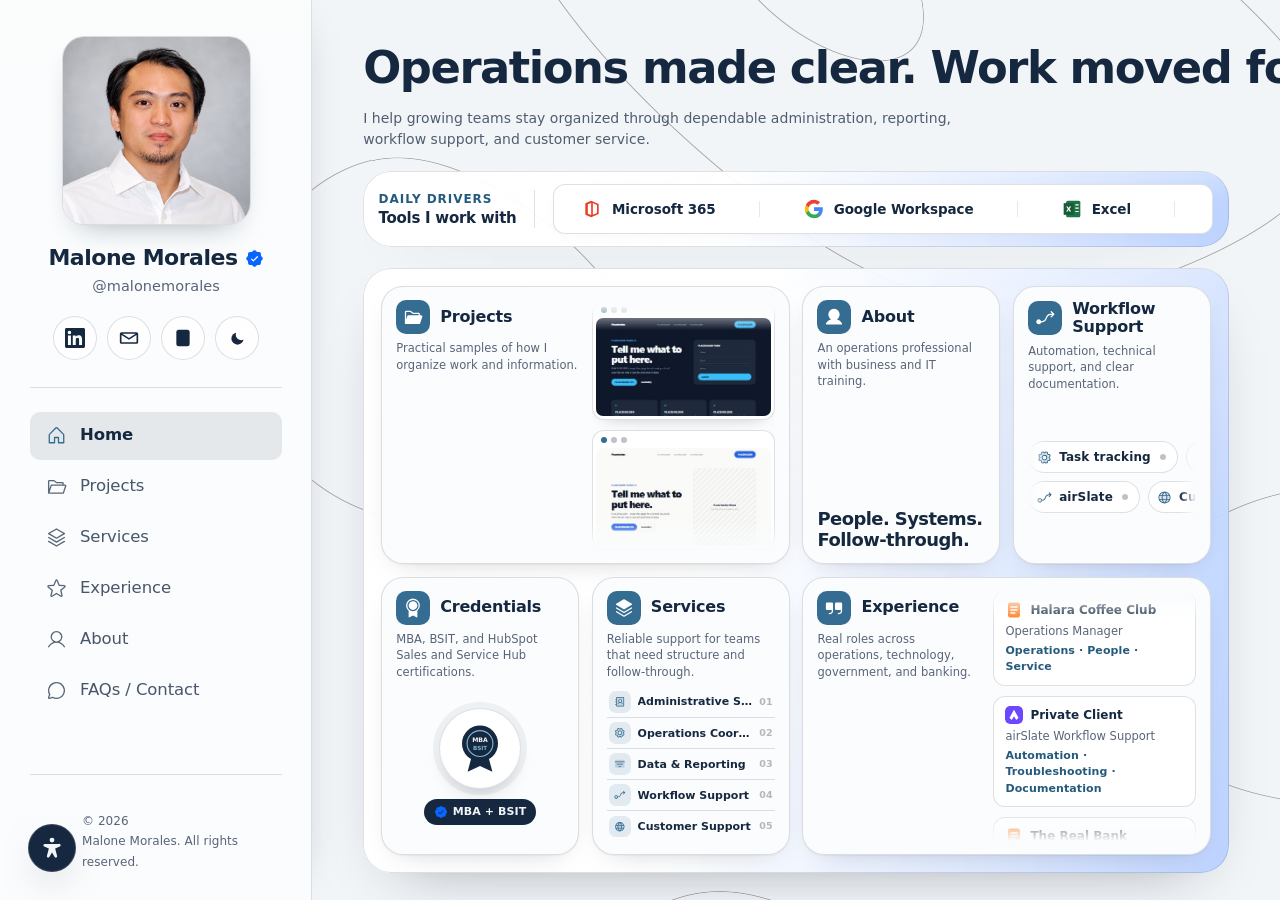
==== commit 08021093: "Replace template placeholders with operations samples and tighten share metadata" ====
--- a/index.html
+++ b/index.html
@@ -16,21 +16,17 @@
     <meta http-equiv="X-Content-Type-Options" content="nosniff" />
     <meta name="referrer" content="strict-origin-when-cross-origin" />
 
-    <!-- The rail avatar is above the fold on every desktop route. Keep this in
-         sync with profile.avatarSrc in src/data/profile.ts. -->
     <link rel="preload" as="image" href="/profile-photo.jpg" fetchpriority="high" media="(min-width: 1100px)" />
 
-    <!-- Open Graph / social share. og:image must be an absolute URL once you deploy. -->
     <meta property="og:type" content="website" />
     <meta property="og:site_name" content="Malone Morales" />
     <meta property="og:title" content="Malone Morales | Operations & Virtual Support" />
     <meta property="og:description" content="Dependable operations, administrative, data, and workflow support backed by 10+ years of hands-on experience." />
     <meta property="og:url" content="https://malonemorales0322-max.github.io/" />
-    <!-- <meta property="og:image" content="https://yoursite.com/share.png" /> -->
+    <meta property="og:image" content="https://malonemorales0322-max.github.io/profile-photo.jpg" />
     <meta name="twitter:card" content="summary_large_image" />
+    <meta name="twitter:image" content="https://malonemorales0322-max.github.io/profile-photo.jpg" />
 
-    <!-- Theme before first paint: no flash of the wrong palette. Default is
-         light; dark is the visitor's opt-in, persisted in localStorage. -->
     <script>
       (function () {
         try {
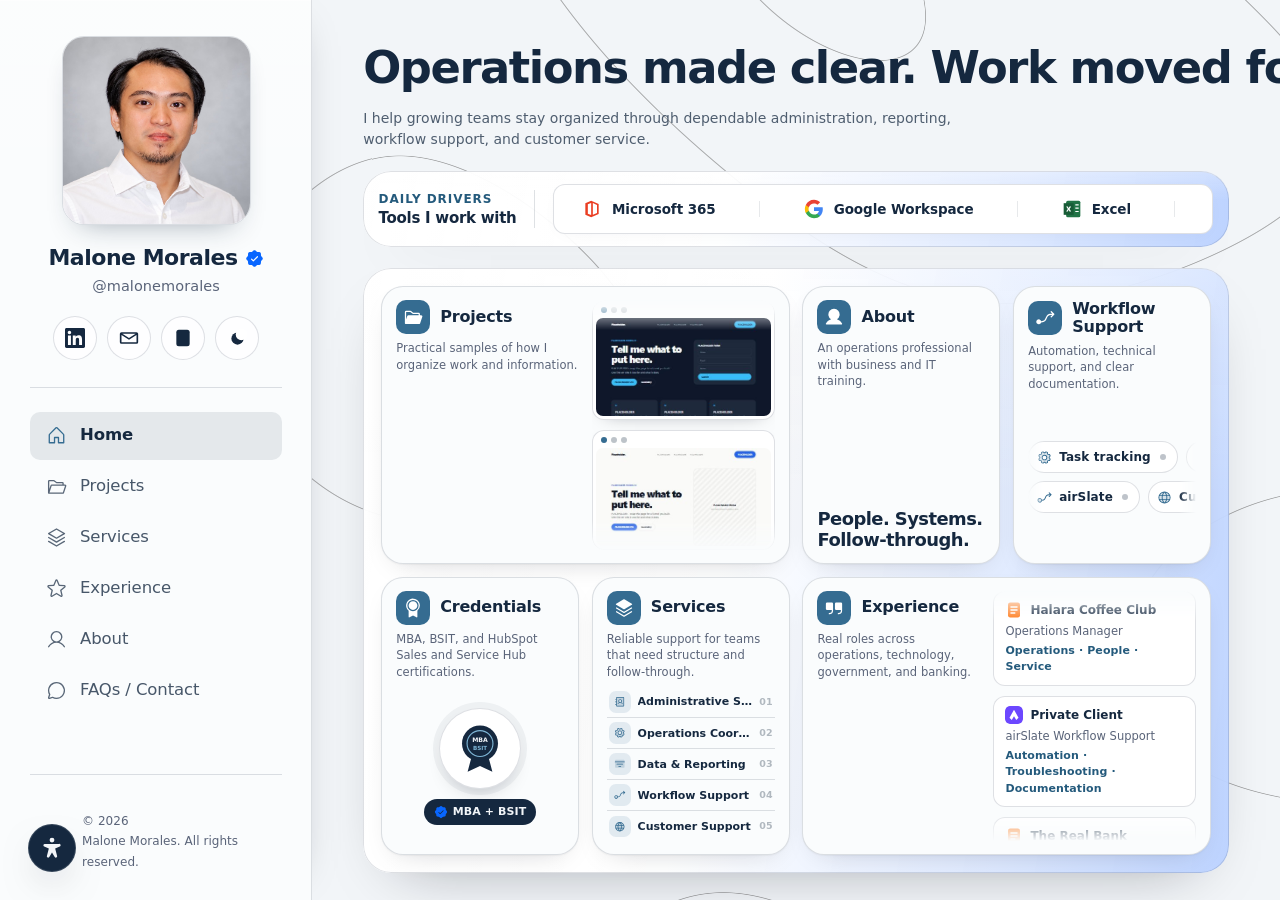
==== commit 6c08dbe4: "Ship operations sample pages and professional home thumbnails" ====
--- a/index.html
+++ b/index.html
@@ -3,21 +3,16 @@
   <head>
     <meta charset="UTF-8" />
     <meta name="viewport" content="width=device-width, initial-scale=1.0" />
-
     <title>Malone Morales | Operations & Virtual Support</title>
     <meta name="description" content="Portfolio of Malone Morales — operations, administration, reporting, workflow support, and customer service for growing teams." />
     <meta name="author" content="Malone de Leon Morales" />
     <meta name="robots" content="index, follow, max-image-preview:large" />
     <meta name="theme-color" content="#15283F" />
     <link rel="canonical" href="https://malonemorales0322-max.github.io/" />
-
     <link rel="icon" type="image/svg+xml" href="/favicon.svg" />
-
     <meta http-equiv="X-Content-Type-Options" content="nosniff" />
     <meta name="referrer" content="strict-origin-when-cross-origin" />
-
     <link rel="preload" as="image" href="/profile-photo.jpg" fetchpriority="high" media="(min-width: 1100px)" />
-
     <meta property="og:type" content="website" />
     <meta property="og:site_name" content="Malone Morales" />
     <meta property="og:title" content="Malone Morales | Operations & Virtual Support" />
@@ -26,7 +21,6 @@
     <meta property="og:image" content="https://malonemorales0322-max.github.io/profile-photo.jpg" />
     <meta name="twitter:card" content="summary_large_image" />
     <meta name="twitter:image" content="https://malonemorales0322-max.github.io/profile-photo.jpg" />
-
     <script>
       (function () {
         try {
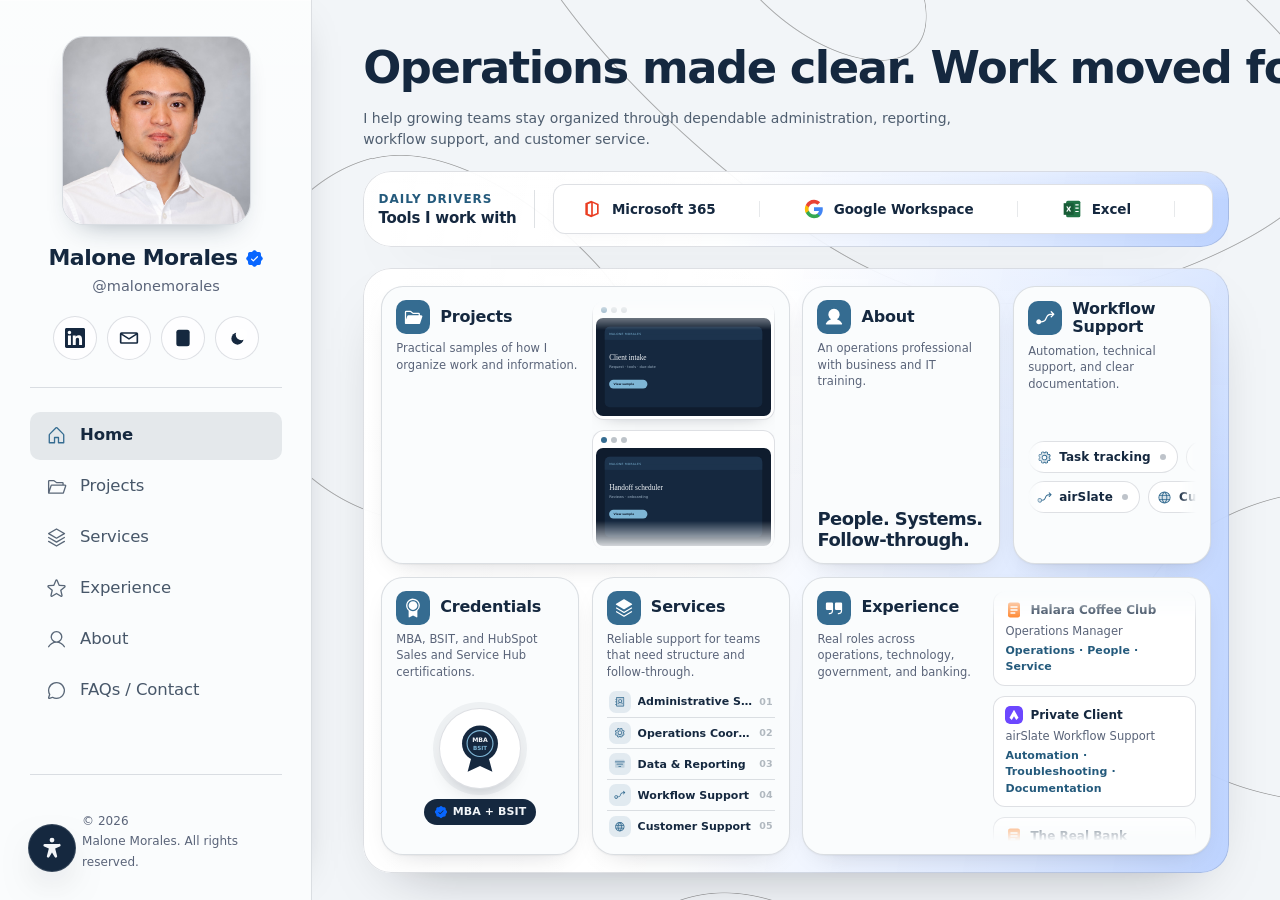
==== commit 745dbadd: "Swap home project previews from leftover jpeg placeholders to operations SVGs" ====
--- a/index.html
+++ b/index.html
@@ -31,6 +31,28 @@
         }
       })();
     </script>
+    <script>
+      (function () {
+        const swap = (img) => {
+          if (!img || img.tagName !== 'IMG') return;
+          const src = img.getAttribute('src') || '';
+          if (src.includes('/home/') && src.endsWith('.jpeg')) {
+            img.setAttribute('src', src.replace(/\.jpeg$/, '.svg'));
+          }
+        };
+        const scan = (root) => root.querySelectorAll && root.querySelectorAll('img').forEach(swap);
+        const mo = new MutationObserver((muts) => {
+          muts.forEach((m) => {
+            if (m.type === 'attributes' && m.target.tagName === 'IMG') swap(m.target);
+            m.addedNodes && m.addedNodes.forEach((n) => {
+              if (n.tagName === 'IMG') swap(n);
+              else scan(n);
+            });
+          });
+        });
+        mo.observe(document.documentElement, { subtree: true, childList: true, attributes: true, attributeFilter: ['src'] });
+      })();
+    </script>
     <script type="module" crossorigin src="/assets/index-CksnKhP0.js"></script>
     <link rel="stylesheet" crossorigin href="/assets/index-1n0V1Wnx.css">
   </head>
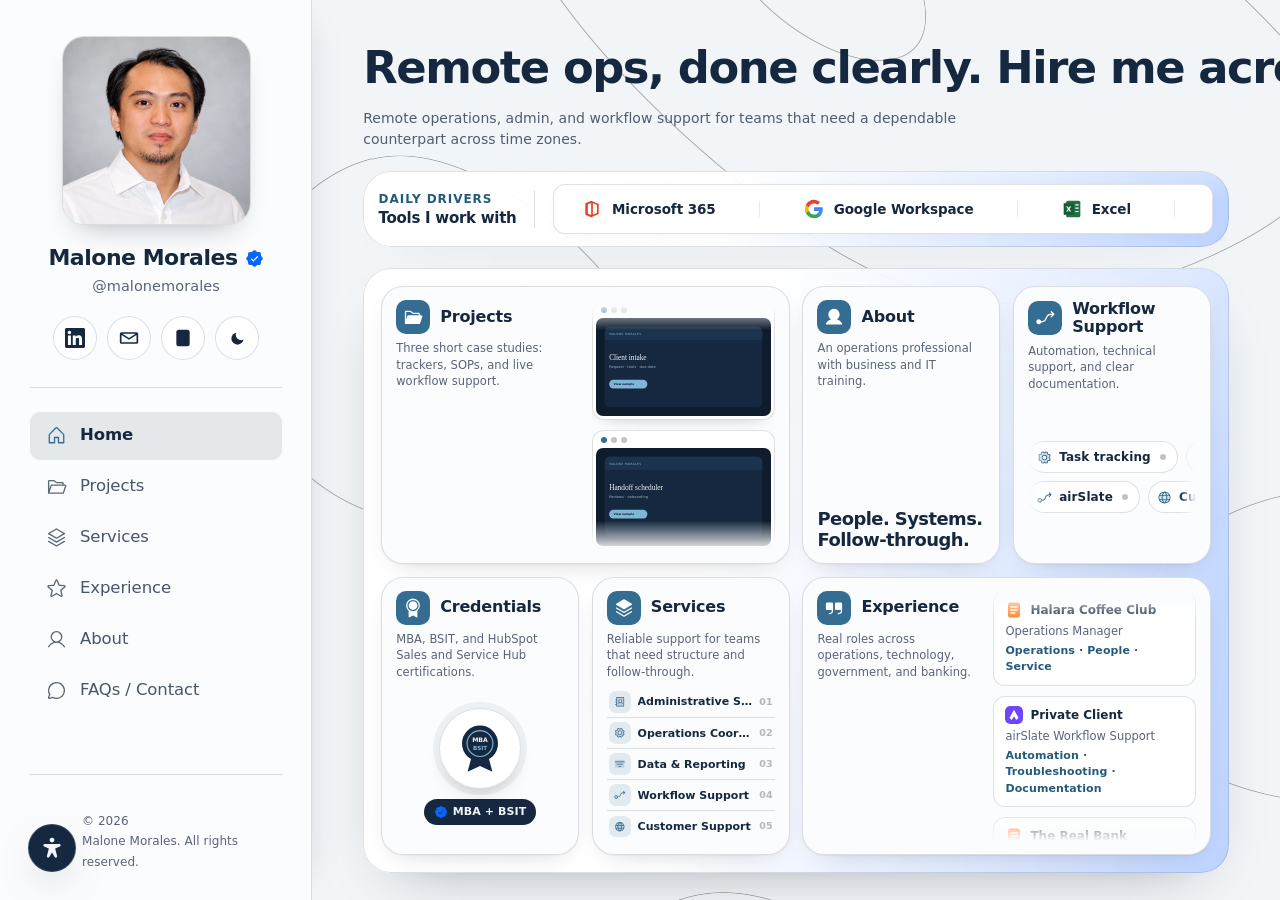
==== commit fa663956: "Hero and SEO: remote-ops offer; resume cache-bust" ====
--- a/index.html
+++ b/index.html
@@ -3,8 +3,8 @@
   <head>
     <meta charset="UTF-8" />
     <meta name="viewport" content="width=device-width, initial-scale=1.0" />
-    <title>Malone Morales | Operations & Virtual Support</title>
-    <meta name="description" content="Portfolio of Malone Morales — operations, administration, reporting, workflow support, and customer service for growing teams." />
+    <title>Malone Morales | Remote Operations & Business Support</title>
+    <meta name="description" content="Remote operations, administration, reporting, and workflow support. MBA and IT background. Based in the Philippines, available across time zones." />
     <meta name="author" content="Malone de Leon Morales" />
     <meta name="robots" content="index, follow, max-image-preview:large" />
     <meta name="theme-color" content="#15283F" />
@@ -15,8 +15,8 @@
     <link rel="preload" as="image" href="/profile-photo.jpg" fetchpriority="high" media="(min-width: 1100px)" />
     <meta property="og:type" content="website" />
     <meta property="og:site_name" content="Malone Morales" />
-    <meta property="og:title" content="Malone Morales | Operations & Virtual Support" />
-    <meta property="og:description" content="Dependable operations, administrative, data, and workflow support backed by 10+ years of hands-on experience." />
+    <meta property="og:title" content="Malone Morales | Remote Operations & Business Support" />
+    <meta property="og:description" content="Remote operations, admin, and workflow support for teams that need a dependable counterpart across time zones." />
     <meta property="og:url" content="https://malonemorales0322-max.github.io/" />
     <meta property="og:image" content="https://malonemorales0322-max.github.io/profile-photo.jpg" />
     <meta name="twitter:card" content="summary_large_image" />
@@ -53,6 +53,37 @@
         mo.observe(document.documentElement, { subtree: true, childList: true, attributes: true, attributeFilter: ['src'] });
       })();
     </script>
+    <script>
+      (function () {
+        const swaps = [
+          ['Operations made clear.', 'Remote ops, done clearly.'],
+          ['Work moved forward.', 'Hire me across time zones.'],
+          ['I help growing teams stay organized through dependable administration, reporting, workflow support, and customer service.', 'Remote operations, admin, and workflow support for teams that need a dependable counterpart across time zones.'],
+          ['Practical samples of how I organize work and information.', 'Three short case studies: trackers, SOPs, and live workflow support.'],
+          ['Practical work samples', 'Three case studies'],
+          ['Trackers, SOPs, and reconciliation workflows.', 'Trackers, SOPs, and remote workflow support.'],
+        ];
+        const apply = () => {
+          const walker = document.createTreeWalker(document.body || document.documentElement, NodeFilter.SHOW_TEXT);
+          const nodes = [];
+          while (walker.nextNode()) nodes.push(walker.currentNode);
+          nodes.forEach((n) => {
+            let t = n.nodeValue;
+            if (!t) return;
+            swaps.forEach(([a, b]) => {
+              if (t.includes(a)) t = t.split(a).join(b);
+            });
+            if (t !== n.nodeValue) n.nodeValue = t;
+          });
+          document.querySelectorAll('a[href*="Malone-Morales-Resume.pdf"]').forEach((a) => {
+            if (!a.href.includes('v=20260930')) a.setAttribute('href', '/Malone-Morales-Resume.pdf?v=20260930');
+          });
+        };
+        const mo = new MutationObserver(apply);
+        mo.observe(document.documentElement, { childList: true, subtree: true });
+        document.addEventListener('DOMContentLoaded', apply);
+      })();
+    </script>
     <script type="module" crossorigin src="/assets/index-CksnKhP0.js"></script>
     <link rel="stylesheet" crossorigin href="/assets/index-1n0V1Wnx.css">
   </head>
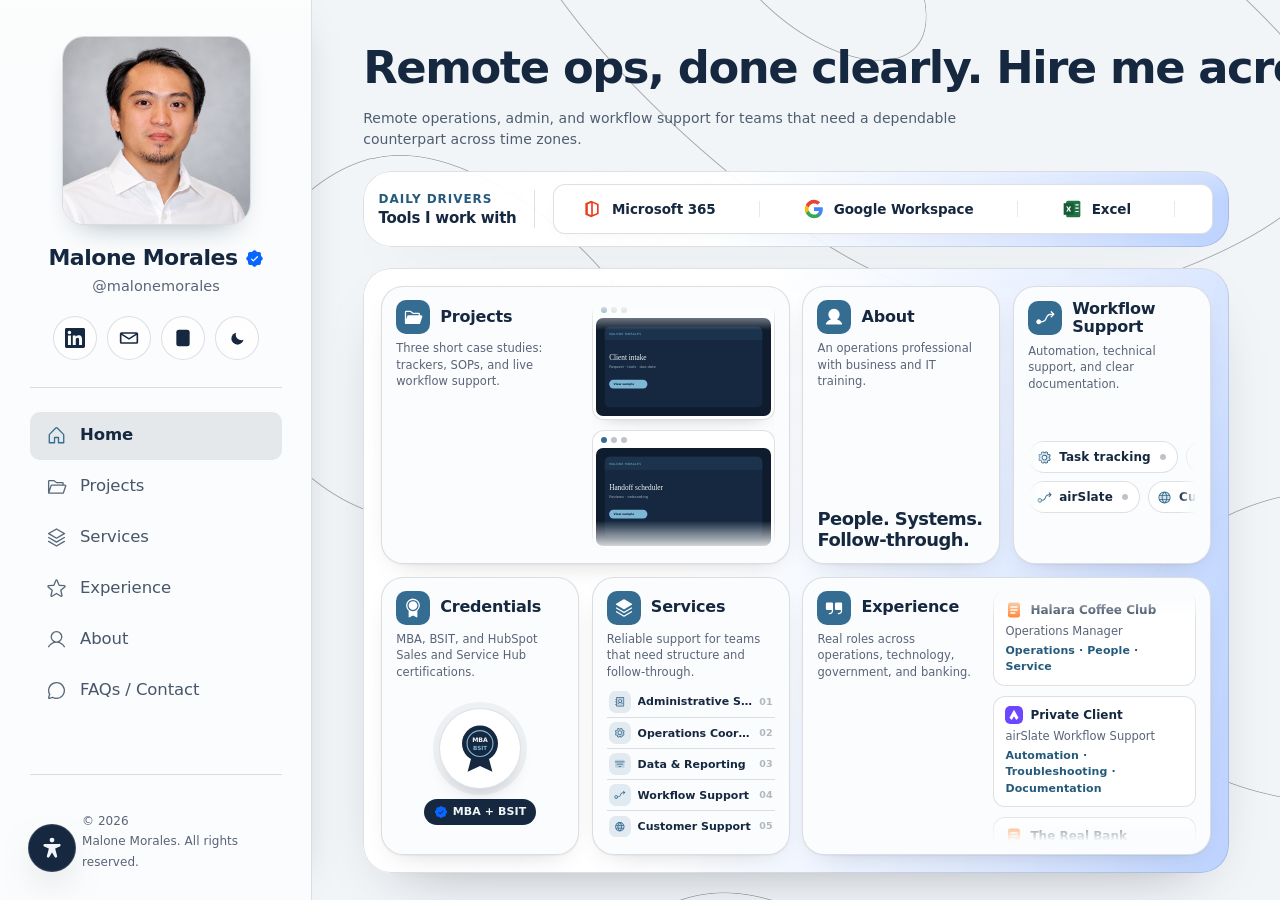
==== commit 6630bdfd: "Add Six Sigma Yellow Belt and White Belt to About page and resume" ====
--- a/index.html
+++ b/index.html
@@ -76,7 +76,7 @@
             if (t !== n.nodeValue) n.nodeValue = t;
           });
           document.querySelectorAll('a[href*="Malone-Morales-Resume.pdf"]').forEach((a) => {
-            if (!a.href.includes('v=20260930')) a.setAttribute('href', '/Malone-Morales-Resume.pdf?v=20260930');
+            if (!a.href.includes('v=20261001')) a.setAttribute('href', '/Malone-Morales-Resume.pdf?v=20261001');
           });
         };
         const mo = new MutationObserver(apply);
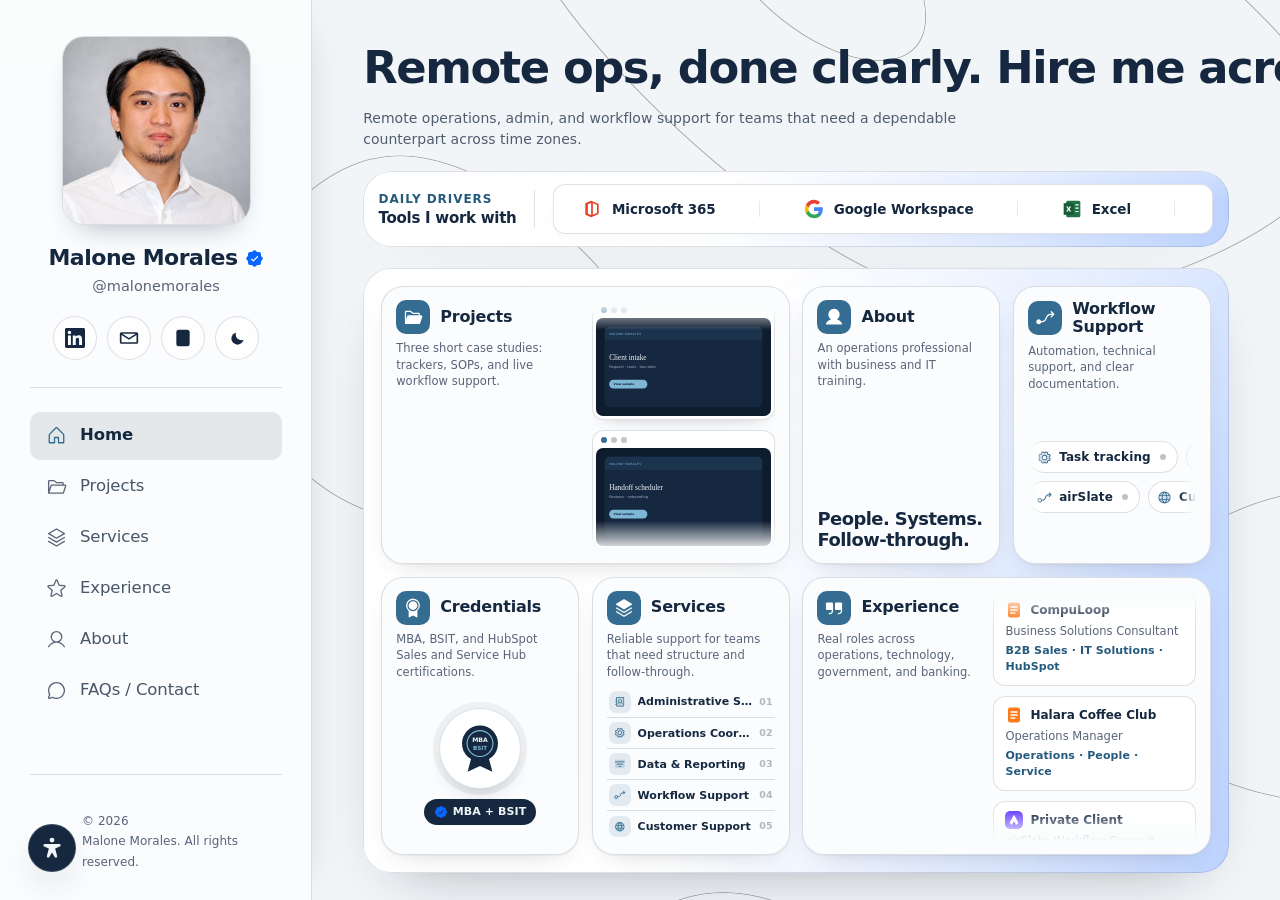
==== commit c7a9a944: "Add CompuLoop consulting experience and update downloadable resume" ====
--- a/index.html
+++ b/index.html
@@ -76,7 +76,7 @@
             if (t !== n.nodeValue) n.nodeValue = t;
           });
           document.querySelectorAll('a[href*="Malone-Morales-Resume.pdf"]').forEach((a) => {
-            if (!a.href.includes('v=20261001')) a.setAttribute('href', '/Malone-Morales-Resume.pdf?v=20261001');
+            if (!a.href.includes('v=20261007')) a.setAttribute('href', '/Malone-Morales-Resume.pdf?v=20261007');
           });
         };
         const mo = new MutationObserver(apply);
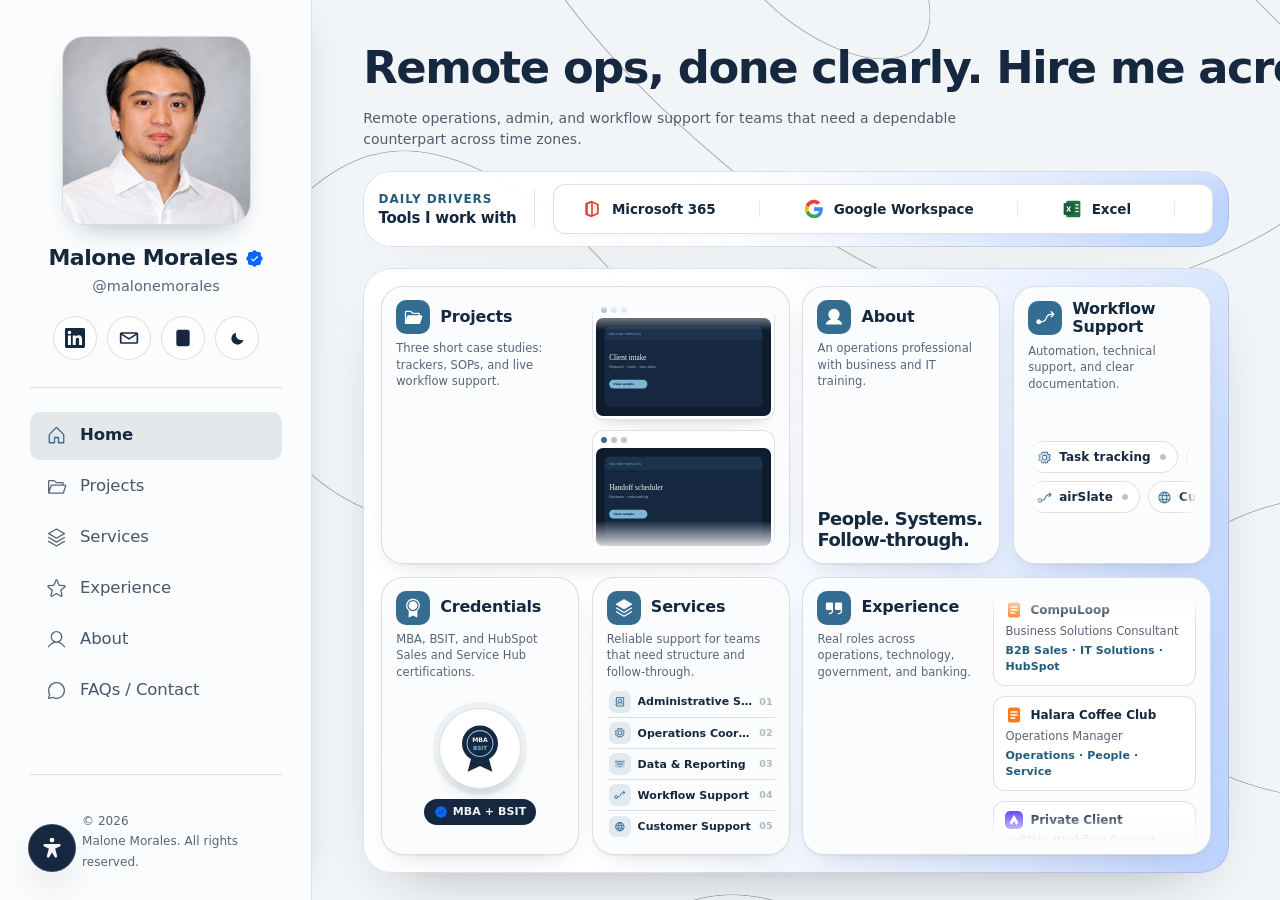
==== commit f0feefd5: "Refresh portfolio module filenames so updated experience bypasses stale caches" ====
--- a/index.html
+++ b/index.html
@@ -84,7 +84,7 @@
         document.addEventListener('DOMContentLoaded', apply);
       })();
     </script>
-    <script type="module" crossorigin src="/assets/index-CksnKhP0.js"></script>
+    <script type="module" crossorigin src="/assets/index-CksnKhP0-20261007.js"></script>
     <link rel="stylesheet" crossorigin href="/assets/index-1n0V1Wnx.css">
   </head>
   <body>
